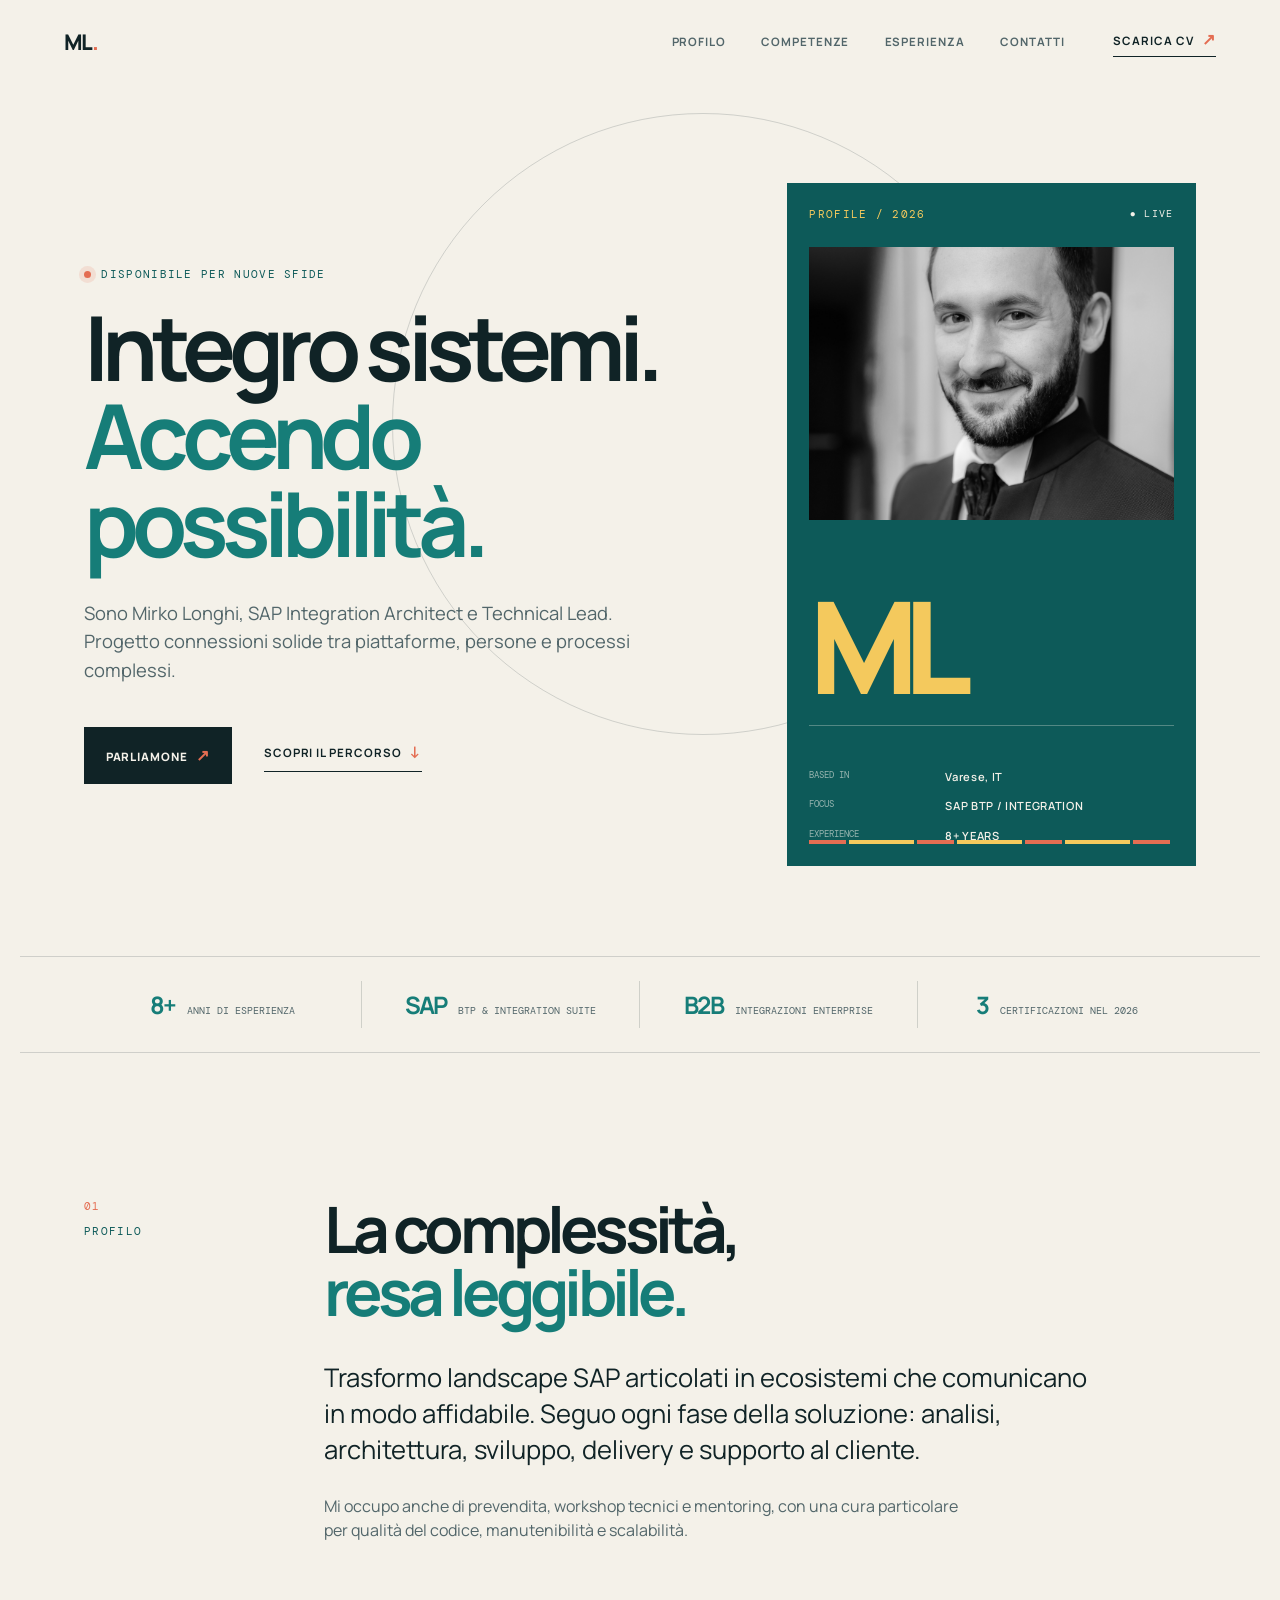
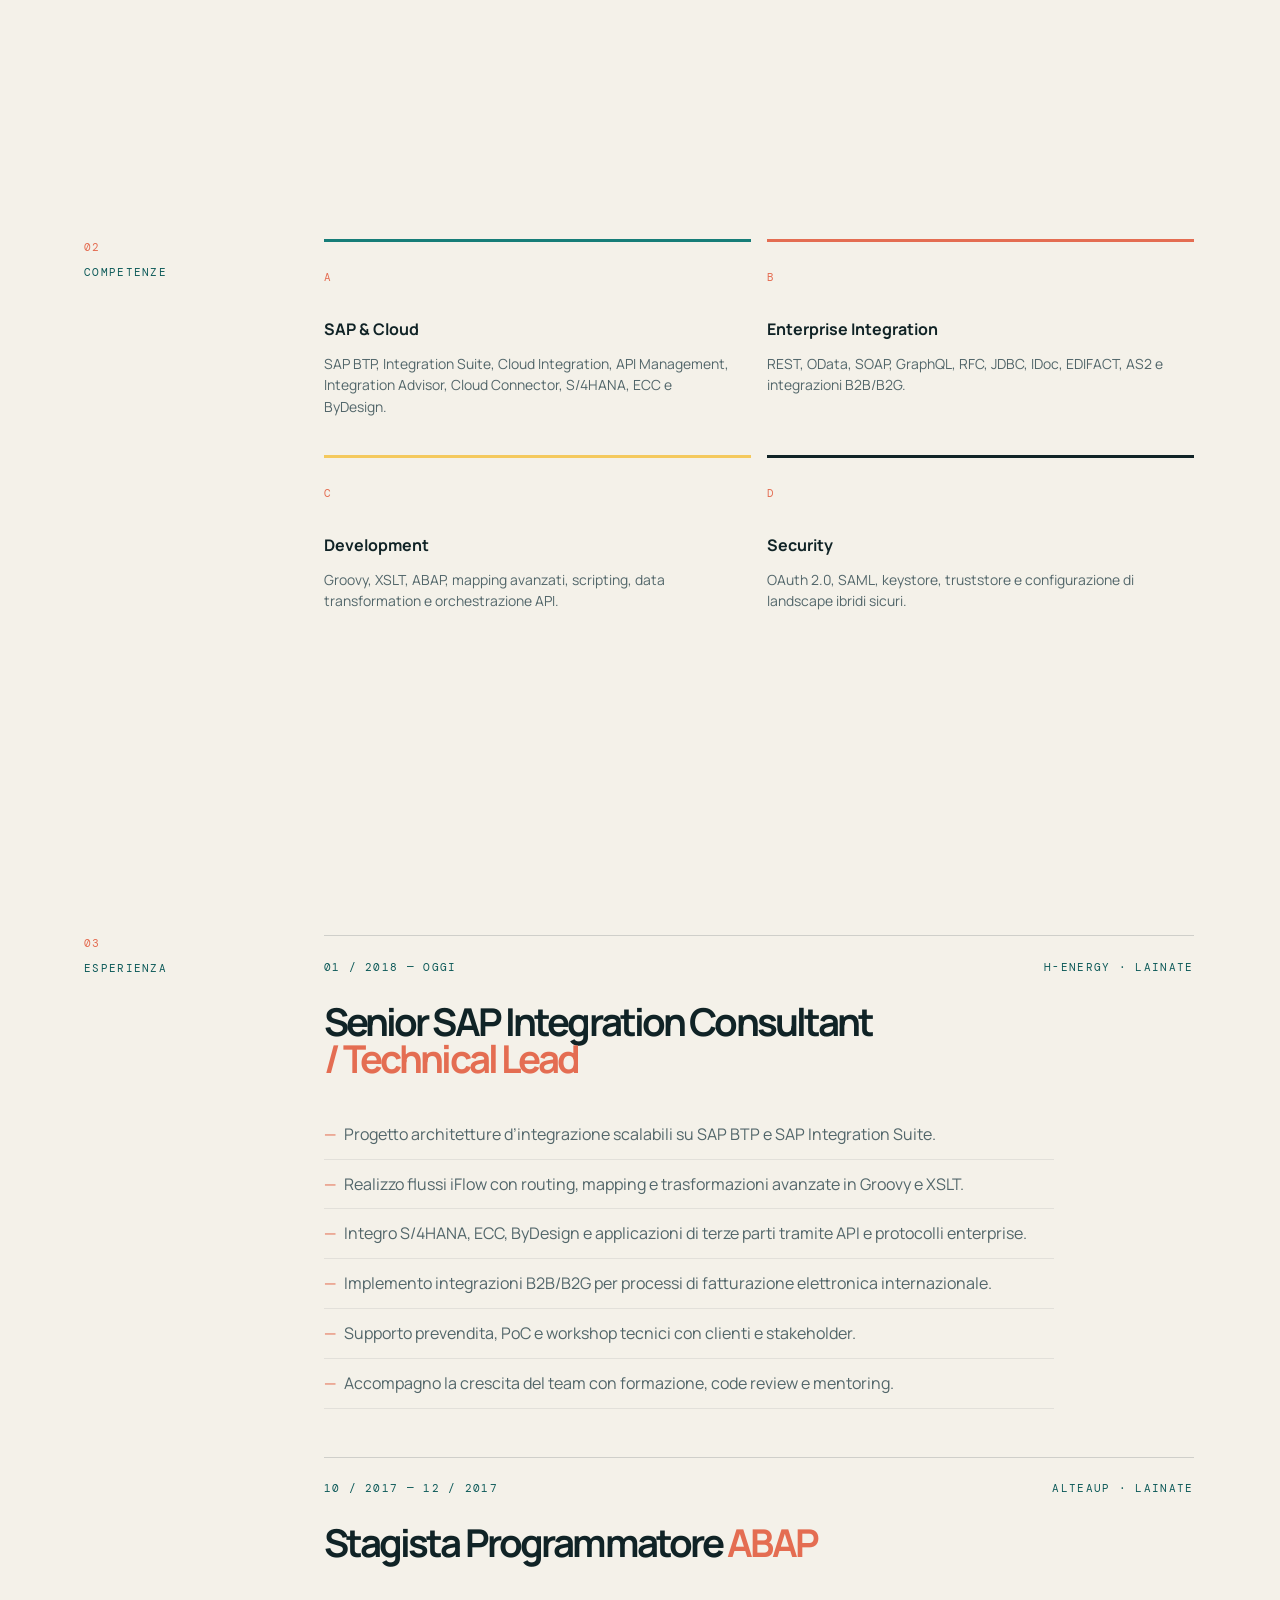
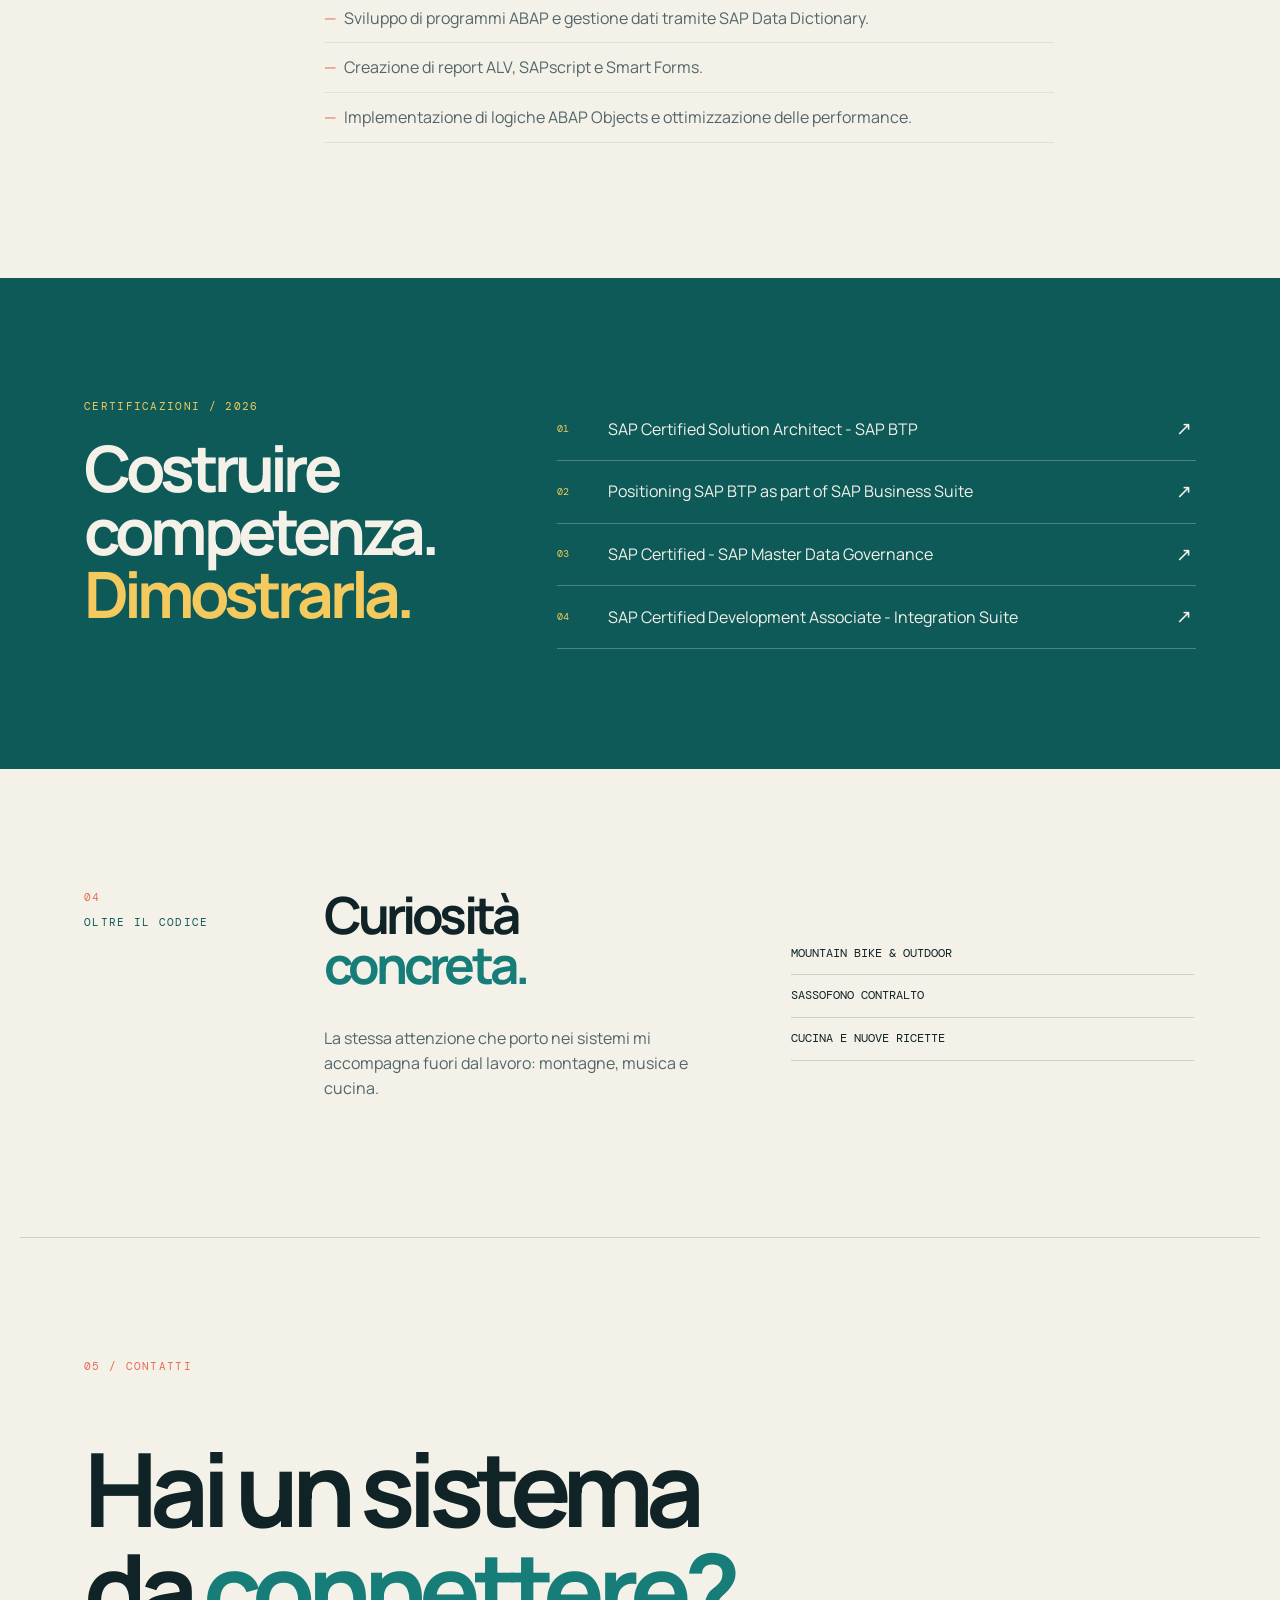
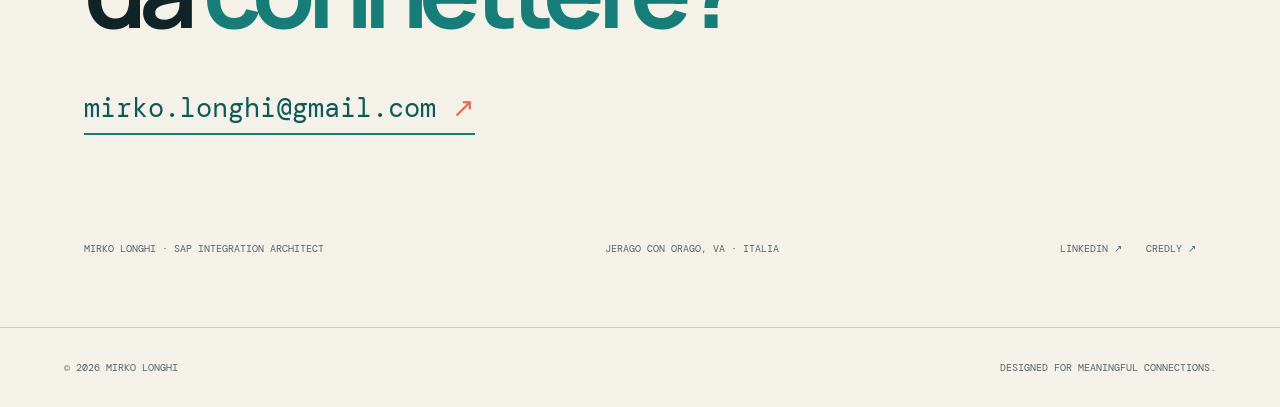
==== index.html @ 81347b2b "Add profile photo to website and CV" ====
<!doctype html>
<html lang="it">
<head>
  <meta charset="UTF-8">
  <meta name="viewport" content="width=device-width, initial-scale=1.0">
  <meta name="description" content="Portfolio professionale di Mirko Longhi, SAP Integration Architect e Technical Lead.">
  <title>Mirko Longhi | SAP Integration Architect</title>
  <link rel="preconnect" href="https://fonts.googleapis.com">
  <link rel="preconnect" href="https://fonts.gstatic.com" crossorigin>
  <link href="https://fonts.googleapis.com/css2?family=DM+Mono:wght@400;500&family=Manrope:wght@400;500;600;700;800&display=swap" rel="stylesheet">
  <link rel="stylesheet" href="styles.css">
  <script defer src="script.js"></script>
</head>
<body>
  <header class="site-header">
    <a class="brand" href="#top" aria-label="Torna all'inizio">ML<span>.</span></a>
    <nav class="main-nav" aria-label="Navigazione principale">
      <a href="#profilo">Profilo</a>
      <a href="#competenze">Competenze</a>
      <a href="#esperienza">Esperienza</a>
      <a href="#contatti">Contatti</a>
    </nav>
    <a class="nav-cta" href="assets/mirko-longhi-cv.pdf" download>Scarica CV <span aria-hidden="true">↗</span></a>
  </header>

  <main id="top">
    <section class="hero section-shell" aria-labelledby="hero-title">
      <div class="hero-copy reveal">
        <p class="eyebrow"><span class="status-dot"></span> Disponibile per nuove sfide</p>
        <h1 id="hero-title">Integro sistemi.<br><em>Accendo possibilità.</em></h1>
        <p class="hero-lead">Sono Mirko Longhi, SAP Integration Architect e Technical Lead. Progetto connessioni solide tra piattaforme, persone e processi complessi.</p>
        <div class="hero-actions">
          <a class="button button-primary" href="#contatti">Parliamone <span aria-hidden="true">↗</span></a>
          <a class="text-link" href="#esperienza">Scopri il percorso <span aria-hidden="true">↓</span></a>
        </div>
      </div>

      <div class="hero-console reveal reveal-delay" aria-label="Profilo professionale sintetico">
        <div class="console-top"><span>PROFILE / 2026</span><span class="console-live">● LIVE</span></div>
        <img class="profile-photo" src="assets/S-0083.jpg" alt="Ritratto di Mirko Longhi">
        <div class="console-monogram">ML</div>
        <div class="console-details">
          <p>BASED IN</p><strong>Varese, IT</strong>
          <p>FOCUS</p><strong>SAP BTP / INTEGRATION</strong>
          <p>EXPERIENCE</p><strong>8+ YEARS</strong>
        </div>
        <div class="console-line"><span></span><span></span><span></span><span></span><span></span><span></span><span></span></div>
      </div>
    </section>

    <section class="proof-strip section-shell reveal" aria-label="Punti di forza">
      <div><strong>8+</strong><span>anni di esperienza</span></div>
      <div><strong>SAP</strong><span>BTP & Integration Suite</span></div>
      <div><strong>B2B</strong><span>integrazioni enterprise</span></div>
      <div><strong>3</strong><span>certificazioni nel 2026</span></div>
    </section>

    <section class="content-section section-shell two-column" id="profilo">
      <div class="section-label reveal"><span>01</span><span>Profilo</span></div>
      <div class="section-content reveal">
        <h2>La complessità,<br><em>resa leggibile.</em></h2>
        <p class="large-copy">Trasformo landscape SAP articolati in ecosistemi che comunicano in modo affidabile. Seguo ogni fase della soluzione: analisi, architettura, sviluppo, delivery e supporto al cliente.</p>
        <p>Mi occupo anche di prevendita, workshop tecnici e mentoring, con una cura particolare per qualità del codice, manutenibilità e scalabilità.</p>
      </div>
    </section>

    <section class="content-section section-shell two-column" id="competenze">
      <div class="section-label reveal"><span>02</span><span>Competenze</span></div>
      <div class="section-content reveal">
        <div class="skill-grid">
          <article class="skill-card"><span class="skill-index">A</span><h3>SAP & Cloud</h3><p>SAP BTP, Integration Suite, Cloud Integration, API Management, Integration Advisor, Cloud Connector, S/4HANA, ECC e ByDesign.</p></article>
          <article class="skill-card"><span class="skill-index">B</span><h3>Enterprise Integration</h3><p>REST, OData, SOAP, GraphQL, RFC, JDBC, IDoc, EDIFACT, AS2 e integrazioni B2B/B2G.</p></article>
          <article class="skill-card"><span class="skill-index">C</span><h3>Development</h3><p>Groovy, XSLT, ABAP, mapping avanzati, scripting, data transformation e orchestrazione API.</p></article>
          <article class="skill-card"><span class="skill-index">D</span><h3>Security</h3><p>OAuth 2.0, SAML, keystore, truststore e configurazione di landscape ibridi sicuri.</p></article>
        </div>
      </div>
    </section>

    <section class="content-section section-shell two-column" id="esperienza">
      <div class="section-label reveal"><span>03</span><span>Esperienza</span></div>
      <div class="section-content reveal">
        <article class="timeline-item current">
          <div class="timeline-meta"><span>01 / 2018 — OGGI</span><span>H-ENERGY · LAINATE</span></div>
          <h2>Senior SAP Integration Consultant<br><em>/ Technical Lead</em></h2>
          <ul class="experience-list">
            <li>Progetto architetture d’integrazione scalabili su SAP BTP e SAP Integration Suite.</li>
            <li>Realizzo flussi iFlow con routing, mapping e trasformazioni avanzate in Groovy e XSLT.</li>
            <li>Integro S/4HANA, ECC, ByDesign e applicazioni di terze parti tramite API e protocolli enterprise.</li>
            <li>Implemento integrazioni B2B/B2G per processi di fatturazione elettronica internazionale.</li>
            <li>Supporto prevendita, PoC e workshop tecnici con clienti e stakeholder.</li>
            <li>Accompagno la crescita del team con formazione, code review e mentoring.</li>
          </ul>
        </article>
        <article class="timeline-item">
          <div class="timeline-meta"><span>10 / 2017 — 12 / 2017</span><span>ALTEAUP · LAINATE</span></div>
          <h2>Stagista Programmatore <em>ABAP</em></h2>
          <ul class="experience-list">
            <li>Sviluppo di programmi ABAP e gestione dati tramite SAP Data Dictionary.</li>
            <li>Creazione di report ALV, SAPscript e Smart Forms.</li>
            <li>Implementazione di logiche ABAP Objects e ottimizzazione delle performance.</li>
          </ul>
        </article>
      </div>
    </section>

    <section class="highlight-section">
      <div class="section-shell highlight-inner reveal">
        <div><p class="eyebrow">CERTIFICAZIONI / 2026</p><h2>Costruire competenza.<br><em>Dimostrarla.</em></h2></div>
        <div class="cert-list">
          <a href="https://www.credly.com/users/mirko-longhi" target="_blank" rel="noreferrer"><span>01</span> SAP Certified Solution Architect - SAP BTP <b>↗</b></a>
          <a href="https://www.credly.com/users/mirko-longhi" target="_blank" rel="noreferrer"><span>02</span> Positioning SAP BTP as part of SAP Business Suite <b>↗</b></a>
          <a href="https://www.credly.com/users/mirko-longhi" target="_blank" rel="noreferrer"><span>03</span> SAP Certified - SAP Master Data Governance <b>↗</b></a>
          <a href="https://www.credly.com/users/mirko-longhi" target="_blank" rel="noreferrer"><span>04</span> SAP Certified Development Associate - Integration Suite <b>↗</b></a>
        </div>
      </div>
    </section>

    <section class="content-section section-shell two-column compact-section">
      <div class="section-label reveal"><span>04</span><span>Oltre il codice</span></div>
      <div class="section-content reveal split-details">
        <div><h2>Curiosità<br><em>concreta.</em></h2><p>La stessa attenzione che porto nei sistemi mi accompagna fuori dal lavoro: montagne, musica e cucina.</p></div>
        <div class="interest-list"><span>Mountain bike & outdoor</span><span>Sassofono contralto</span><span>Cucina e nuove ricette</span></div>
      </div>
    </section>

    <section class="contact-section section-shell" id="contatti">
      <div class="contact-kicker reveal">05 / CONTATTI</div>
      <div class="contact-content reveal"><h2>Hai un sistema<br>da <em>connettere?</em></h2><a class="email-link" href="mailto:mirko.longhi@gmail.com">mirko.longhi@gmail.com <span aria-hidden="true">↗</span></a></div>
      <div class="contact-footer reveal"><span>Mirko Longhi · SAP Integration Architect</span><span>Jerago con Orago, VA · Italia</span><div class="social-links"><a href="https://www.linkedin.com/in/mlonghi/" target="_blank" rel="noreferrer">LinkedIn ↗</a><a href="https://www.credly.com/users/mirko-longhi" target="_blank" rel="noreferrer">Credly ↗</a></div></div>
    </section>
  </main>

  <footer class="site-footer section-shell"><span>© <span id="year">2026</span> Mirko Longhi</span><span>Designed for meaningful connections.</span></footer>
</body>
</html>
---- styles.css ----
:root {
  --ink: #102326;
  --muted: #52666a;
  --paper: #f4f1e9;
  --paper-deep: #e8e4d9;
  --teal: #167d78;
  --teal-dark: #0d5a59;
  --coral: #e46d52;
  --yellow: #f4c95d;
  --line: rgba(16, 35, 38, .16);
  --display: "Manrope", sans-serif;
  --mono: "DM Mono", monospace;
}

* { box-sizing: border-box; }
html { scroll-behavior: smooth; }
body { margin: 0; background: var(--paper); color: var(--ink); font-family: var(--display); line-height: 1.55; }
a { color: inherit; text-decoration: none; }
.site-header { align-items: center; display: flex; justify-content: space-between; margin: auto; max-width: 1360px; padding: 25px 5vw; }
.brand { font-size: 1.35rem; font-weight: 800; letter-spacing: -.08em; }
.brand span { color: var(--coral); }
.main-nav { display: flex; gap: 2.2rem; margin-left: auto; margin-right: 3rem; }
.main-nav a, .nav-cta, .text-link { font-size: .72rem; font-weight: 700; letter-spacing: .08em; text-transform: uppercase; }
.main-nav a { color: var(--muted); transition: color .2s ease; }
.main-nav a:hover { color: var(--teal); }
.nav-cta { border-bottom: 1px solid var(--ink); padding-bottom: 4px; }
.nav-cta span, .button span { color: var(--coral); font-size: 1rem; margin-left: .35rem; }
.section-shell { margin: auto; max-width: 1240px; padding-left: 5vw; padding-right: 5vw; }
.hero { align-items: center; display: grid; gap: 7vw; grid-template-columns: minmax(0, 1.2fr) minmax(300px, .8fr); min-height: 650px; padding-bottom: 90px; padding-top: 100px; position: relative; }
.hero::before { border: 1px solid var(--line); border-radius: 50%; content: ""; height: 620px; left: 30%; pointer-events: none; position: absolute; top: 30px; width: 620px; z-index: -1; }
.eyebrow, .console-top, .section-label, .timeline-meta, .contact-kicker { color: var(--teal-dark); font-family: var(--mono); font-size: .68rem; letter-spacing: .12em; text-transform: uppercase; }
.eyebrow { align-items: center; display: flex; gap: .65rem; }
.status-dot { background: var(--coral); border-radius: 50%; box-shadow: 0 0 0 5px rgba(228, 109, 82, .14); height: 7px; width: 7px; }
h1, h2, h3, p { margin-top: 0; }
h1, h2 { letter-spacing: -.075em; line-height: .98; }
h1 { font-size: clamp(3.4rem, 7vw, 7.4rem); font-weight: 700; margin: 1.3rem 0 2rem; max-width: 820px; }
h1 em, h2 em { color: var(--teal); font-style: normal; }
.hero-lead { color: var(--muted); font-size: 1.15rem; max-width: 580px; }
.hero-actions { align-items: center; display: flex; gap: 2rem; margin-top: 2.7rem; }
.button { display: inline-block; font-size: .72rem; font-weight: 800; letter-spacing: .08em; padding: 1rem 1.35rem; text-transform: uppercase; }
.button-primary { background: var(--ink); color: var(--paper); transition: background .2s ease, transform .2s ease; }
.button-primary:hover { background: var(--teal); transform: translateY(-2px); }
.text-link { border-bottom: 1px solid var(--ink); padding-bottom: .45rem; }
.text-link span { color: var(--coral); font-size: 1rem; margin-left: .3rem; }
.hero-console { background: var(--teal-dark); color: var(--paper); min-height: 390px; padding: 1.4rem; position: relative; transform: rotate(2deg); }
.console-top { color: var(--yellow); display: flex; justify-content: space-between; }
.console-live { color: var(--paper); font-size: .62rem; }
.profile-photo { aspect-ratio: 4 / 3; display: block; filter: grayscale(100%); margin-top: 1.5rem; object-fit: cover; object-position: center 28%; width: 100%; }
.console-monogram { border-bottom: 1px solid rgba(244, 241, 233, .3); color: var(--yellow); font-size: clamp(5rem, 10vw, 8rem); font-weight: 800; letter-spacing: -.13em; line-height: 1; margin: 3.8rem 0 2rem; padding-bottom: 1rem; }
.console-details { display: grid; gap: .1rem; grid-template-columns: 1fr 1.7fr; }
.console-details p { color: rgba(244, 241, 233, .6); font-family: var(--mono); font-size: .58rem; margin: .65rem 0 0; }
.console-details strong { font-size: .7rem; font-weight: 600; letter-spacing: .06em; margin-top: .65rem; }
.console-line { bottom: 1.4rem; display: flex; gap: 3px; left: 1.4rem; position: absolute; right: 1.4rem; }
.console-line span { background: var(--coral); height: 4px; width: 10%; }
.console-line span:nth-child(2n) { background: var(--yellow); width: 18%; }
.proof-strip { border-bottom: 1px solid var(--line); border-top: 1px solid var(--line); display: grid; grid-template-columns: repeat(4, 1fr); padding-bottom: 1.5rem; padding-top: 1.5rem; }
.proof-strip div { align-items: baseline; border-right: 1px solid var(--line); display: flex; gap: .75rem; justify-content: center; padding: .3rem 1rem; }
.proof-strip div:last-child { border-right: 0; }
.proof-strip strong { color: var(--teal); font-size: 1.5rem; letter-spacing: -.08em; }
.proof-strip span { color: var(--muted); font-family: var(--mono); font-size: .61rem; text-transform: uppercase; }
.content-section { display: grid; gap: 7vw; grid-template-columns: 150px minmax(0, 1fr); padding-bottom: 135px; padding-top: 145px; }
.section-label { display: flex; flex-direction: column; gap: .5rem; }
.section-label span:first-child { color: var(--coral); }
.section-content { max-width: 870px; }
h2 { font-size: clamp(2.5rem, 5vw, 5rem); font-weight: 700; margin-bottom: 2.3rem; }
.large-copy { color: var(--ink); font-size: clamp(1.25rem, 2vw, 1.7rem); line-height: 1.4; max-width: 780px; }
.section-content > p:not(.large-copy) { color: var(--muted); max-width: 650px; }
.skill-grid { display: grid; gap: 1rem; grid-template-columns: repeat(2, 1fr); }
.skill-card { border-top: 3px solid var(--teal); min-height: 200px; padding: 1.3rem 1.2rem 1rem 0; }
.skill-card:nth-child(2) { border-color: var(--coral); }
.skill-card:nth-child(3) { border-color: var(--yellow); }
.skill-card:nth-child(4) { border-color: var(--ink); }
.skill-index { color: var(--coral); font-family: var(--mono); font-size: .68rem; }
.skill-card h3 { font-size: 1rem; margin: 1.8rem 0 .7rem; }
.skill-card p { color: var(--muted); font-size: .87rem; margin: 0; }
.timeline-item { border-top: 1px solid var(--line); padding: 1.4rem 0 3rem; }
.timeline-item:last-child { padding-bottom: 0; }
.timeline-meta { display: flex; justify-content: space-between; }
.timeline-item h2 { font-size: clamp(1.8rem, 3vw, 3.2rem); margin: 1.7rem 0 2rem; }
.timeline-item h2 em { color: var(--coral); }
.experience-list { color: var(--muted); list-style: none; margin: 0; max-width: 730px; padding: 0; }
.experience-list li { border-bottom: 1px solid rgba(16, 35, 38, .08); padding: .75rem 0 .75rem 1.3rem; position: relative; }
.experience-list li::before { color: var(--coral); content: "—"; left: 0; position: absolute; }
.highlight-section { background: var(--teal-dark); color: var(--paper); padding: 120px 0; }
.highlight-inner { display: grid; gap: 7vw; grid-template-columns: .75fr 1.25fr; }
.highlight-section .eyebrow { color: var(--yellow); }
.highlight-section h2 { font-size: clamp(2.5rem, 5vw, 5rem); margin: 1.4rem 0 0; }
.highlight-section h2 em { color: var(--yellow); }
.cert-list { align-self: end; }
.cert-list a { align-items: center; border-bottom: 1px solid rgba(244, 241, 233, .28); display: grid; gap: 1rem; grid-template-columns: 35px 1fr 20px; padding: 1rem 0; transition: color .2s ease, padding .2s ease; }
.cert-list a:hover { color: var(--yellow); padding-left: .4rem; }
.cert-list span { color: var(--yellow); font-family: var(--mono); font-size: .65rem; }
.cert-list b { font-size: 1.2rem; font-weight: 400; }
.compact-section { padding-bottom: 120px; padding-top: 120px; }
.split-details { display: grid; gap: 4rem; grid-template-columns: 1fr 1fr; }
.split-details h2 { font-size: clamp(2.5rem, 4vw, 4rem); }
.split-details p { color: var(--muted); }
.interest-list { align-self: center; display: flex; flex-direction: column; gap: .75rem; }
.interest-list span { border-bottom: 1px solid var(--line); font-family: var(--mono); font-size: .72rem; padding-bottom: .75rem; text-transform: uppercase; }
.contact-section { border-top: 1px solid var(--line); padding-bottom: 70px; padding-top: 120px; }
.contact-kicker { color: var(--coral); }
.contact-content { padding: 4rem 0 7rem; }
.contact-content h2 { font-size: clamp(3.4rem, 8vw, 8rem); margin-bottom: 3rem; }
.email-link { border-bottom: 2px solid var(--teal); color: var(--teal-dark); font-family: var(--mono); font-size: clamp(1rem, 2.2vw, 1.7rem); padding-bottom: .5rem; }
.email-link span { color: var(--coral); }
.contact-footer, .site-footer { color: var(--muted); display: flex; font-family: var(--mono); font-size: .62rem; justify-content: space-between; text-transform: uppercase; }
.social-links { display: flex; gap: 1.5rem; }
.social-links a:hover { color: var(--teal); }
.site-footer { border-top: 1px solid var(--line); max-width: none; padding-bottom: 2rem; padding-top: 2rem; }
.reveal { opacity: 0; transform: translateY(18px); transition: opacity .75s ease, transform .75s ease; }
.reveal.is-visible { opacity: 1; transform: translateY(0); }
.reveal-delay { transition-delay: .16s; }
@media (max-width: 800px) {
  .site-header { padding-top: 20px; }
  .main-nav { display: none; }
  .hero { gap: 4rem; grid-template-columns: 1fr; min-height: auto; padding-bottom: 80px; padding-top: 70px; }
  .hero::before { height: 360px; left: -100px; top: 0; width: 360px; }
  .hero-console { margin: 0 1rem; max-width: 430px; width: calc(100% - 1rem); }
  .proof-strip { grid-template-columns: repeat(2, 1fr); }
  .proof-strip div:nth-child(2) { border-right: 0; }
  .content-section { display: block; padding-bottom: 90px; padding-top: 90px; }
  .section-label { flex-direction: row; margin-bottom: 2.2rem; }
  .skill-grid, .highlight-inner, .split-details { grid-template-columns: 1fr; }
  .highlight-section { padding: 85px 0; }
  .contact-footer { align-items: flex-start; flex-direction: column; gap: 1rem; }
}
@media (max-width: 480px) {
  .section-shell { padding-left: 1.25rem; padding-right: 1.25rem; }
  .site-header { padding-left: 1.25rem; padding-right: 1.25rem; }
  .nav-cta { font-size: .6rem; }
  h1 { font-size: 3.35rem; }
  .hero-actions { align-items: flex-start; flex-direction: column; gap: 1.5rem; }
  .proof-strip div { align-items: flex-start; flex-direction: column; gap: .1rem; justify-content: flex-start; padding: .4rem .6rem; }
  .timeline-meta { flex-direction: column; gap: .3rem; }
  .contact-content { padding-bottom: 5rem; }
  .social-links { flex-wrap: wrap; }
}
@media (prefers-reduced-motion: reduce) {
  html { scroll-behavior: auto; }
  .reveal { opacity: 1; transform: none; transition: none; }
}

@media print {
  @page { margin: 12mm; size: A4; }
  body { background: #fff; color: #102326; font-size: 10pt; }
  .site-header { padding: 0 0 12mm; }
  .main-nav, .nav-cta, .hero-actions { display: none; }
  .section-shell { max-width: none; padding-left: 0; padding-right: 0; }
  .hero { display: grid; gap: 12mm; grid-template-columns: 1.25fr .75fr; min-height: 0; padding: 8mm 0 12mm; }
  .hero::before { display: none; }
  h1 { font-size: 37pt; margin: 5mm 0; }
  h2 { font-size: 25pt; margin-bottom: 8mm; }
  .hero-lead { font-size: 11pt; }
  .hero-console { min-height: 0; padding: 6mm; transform: none; }
  .profile-photo { margin-top: 4mm; }
  .console-monogram { font-size: 54pt; margin: 15mm 0 8mm; }
  .proof-strip { padding: 4mm 0; }
  .content-section { break-inside: avoid; display: grid; gap: 12mm; grid-template-columns: 28mm 1fr; padding: 12mm 0; }
  .section-label { font-size: 7pt; }
  .large-copy { font-size: 13pt; }
  .skill-grid { gap: 4mm; }
  .skill-card { min-height: 0; padding: 4mm 3mm 2mm 0; }
  .skill-card h3 { margin: 4mm 0 2mm; }
  .timeline-item { break-inside: avoid; padding: 4mm 0 8mm; }
  .timeline-item h2 { font-size: 18pt; margin: 5mm 0; }
  .experience-list li { padding: 2mm 0 2mm 5mm; }
  .highlight-section { break-inside: avoid; padding: 12mm 0; }
  .highlight-inner { gap: 12mm; }
  .highlight-section h2 { font-size: 25pt; }
  .cert-list a { padding: 3mm 0; }
  .compact-section { padding: 12mm 0; }
  .contact-section { break-inside: avoid; padding: 12mm 0 6mm; }
  .contact-content { padding: 8mm 0 12mm; }
  .contact-content h2 { font-size: 32pt; margin-bottom: 8mm; }
  .site-footer { padding-top: 5mm; }
  .reveal { opacity: 1; transform: none; transition: none; }
  a { color: inherit; }
}
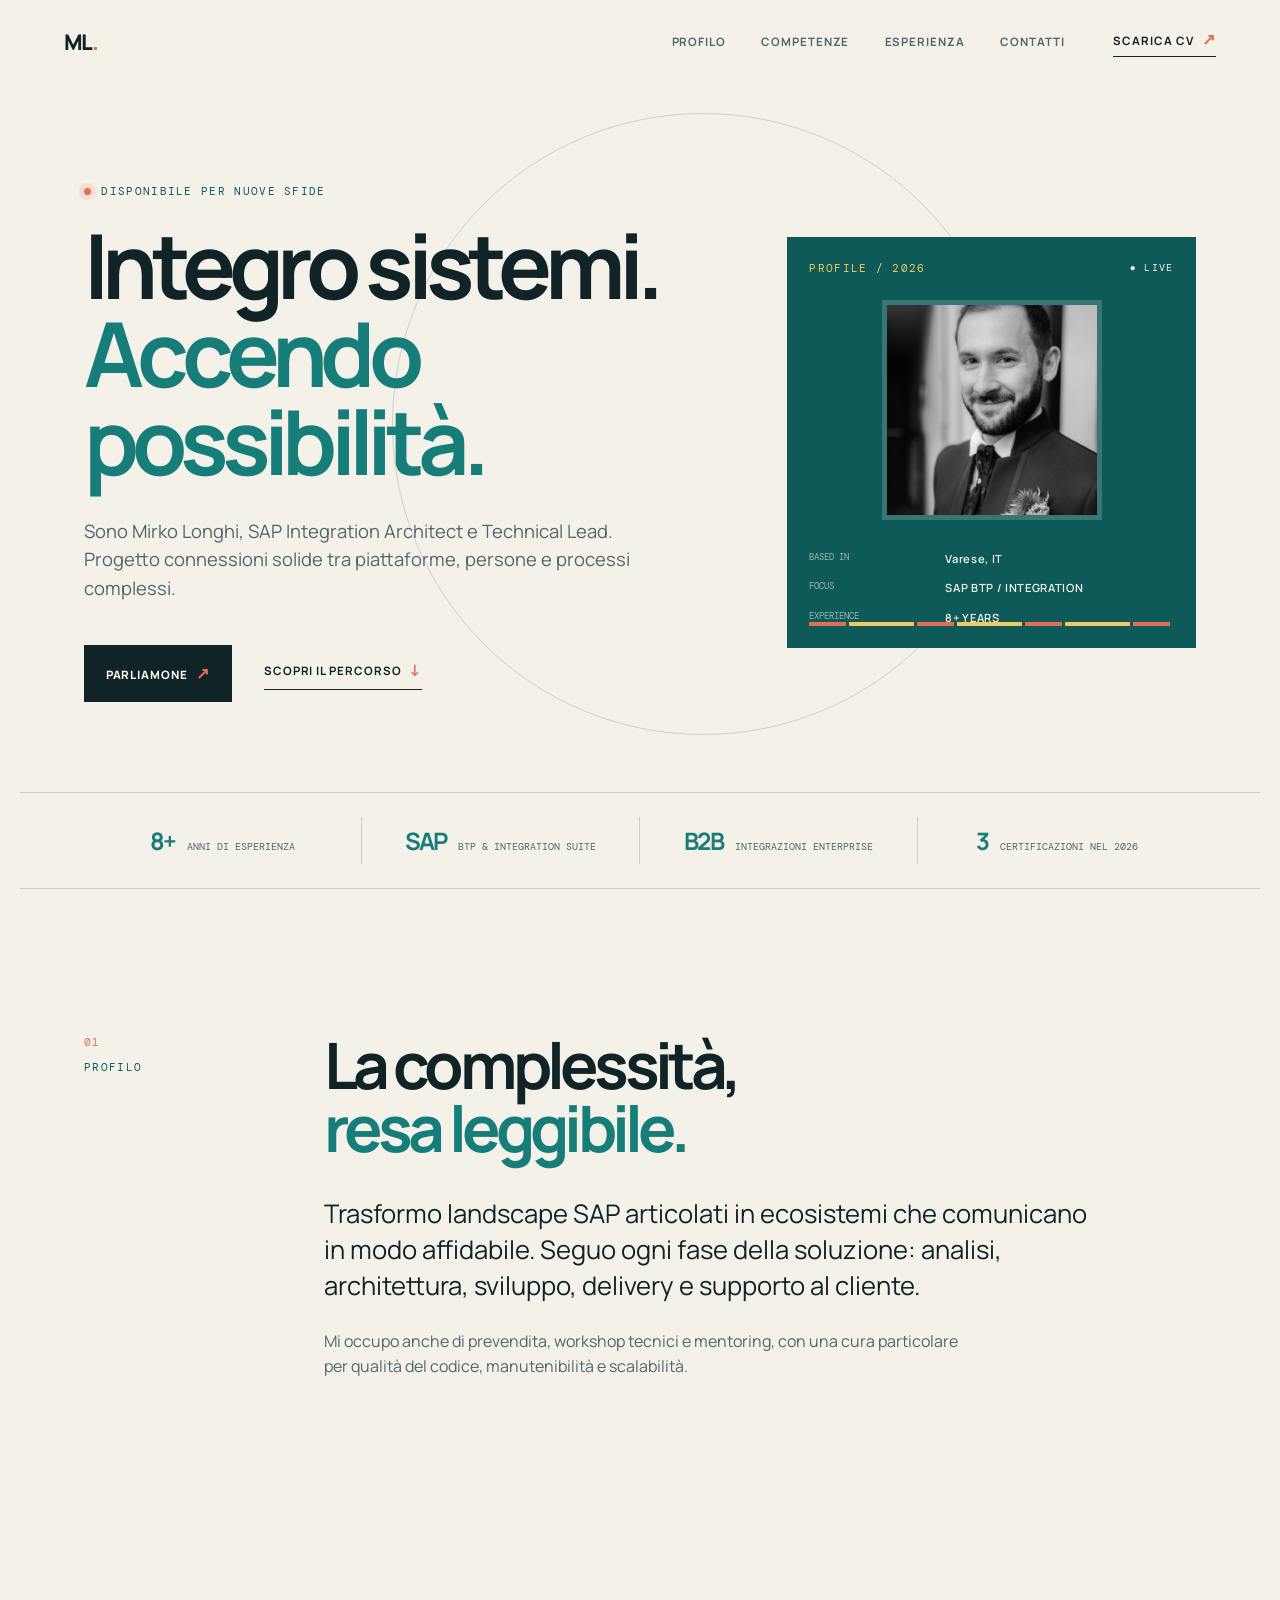
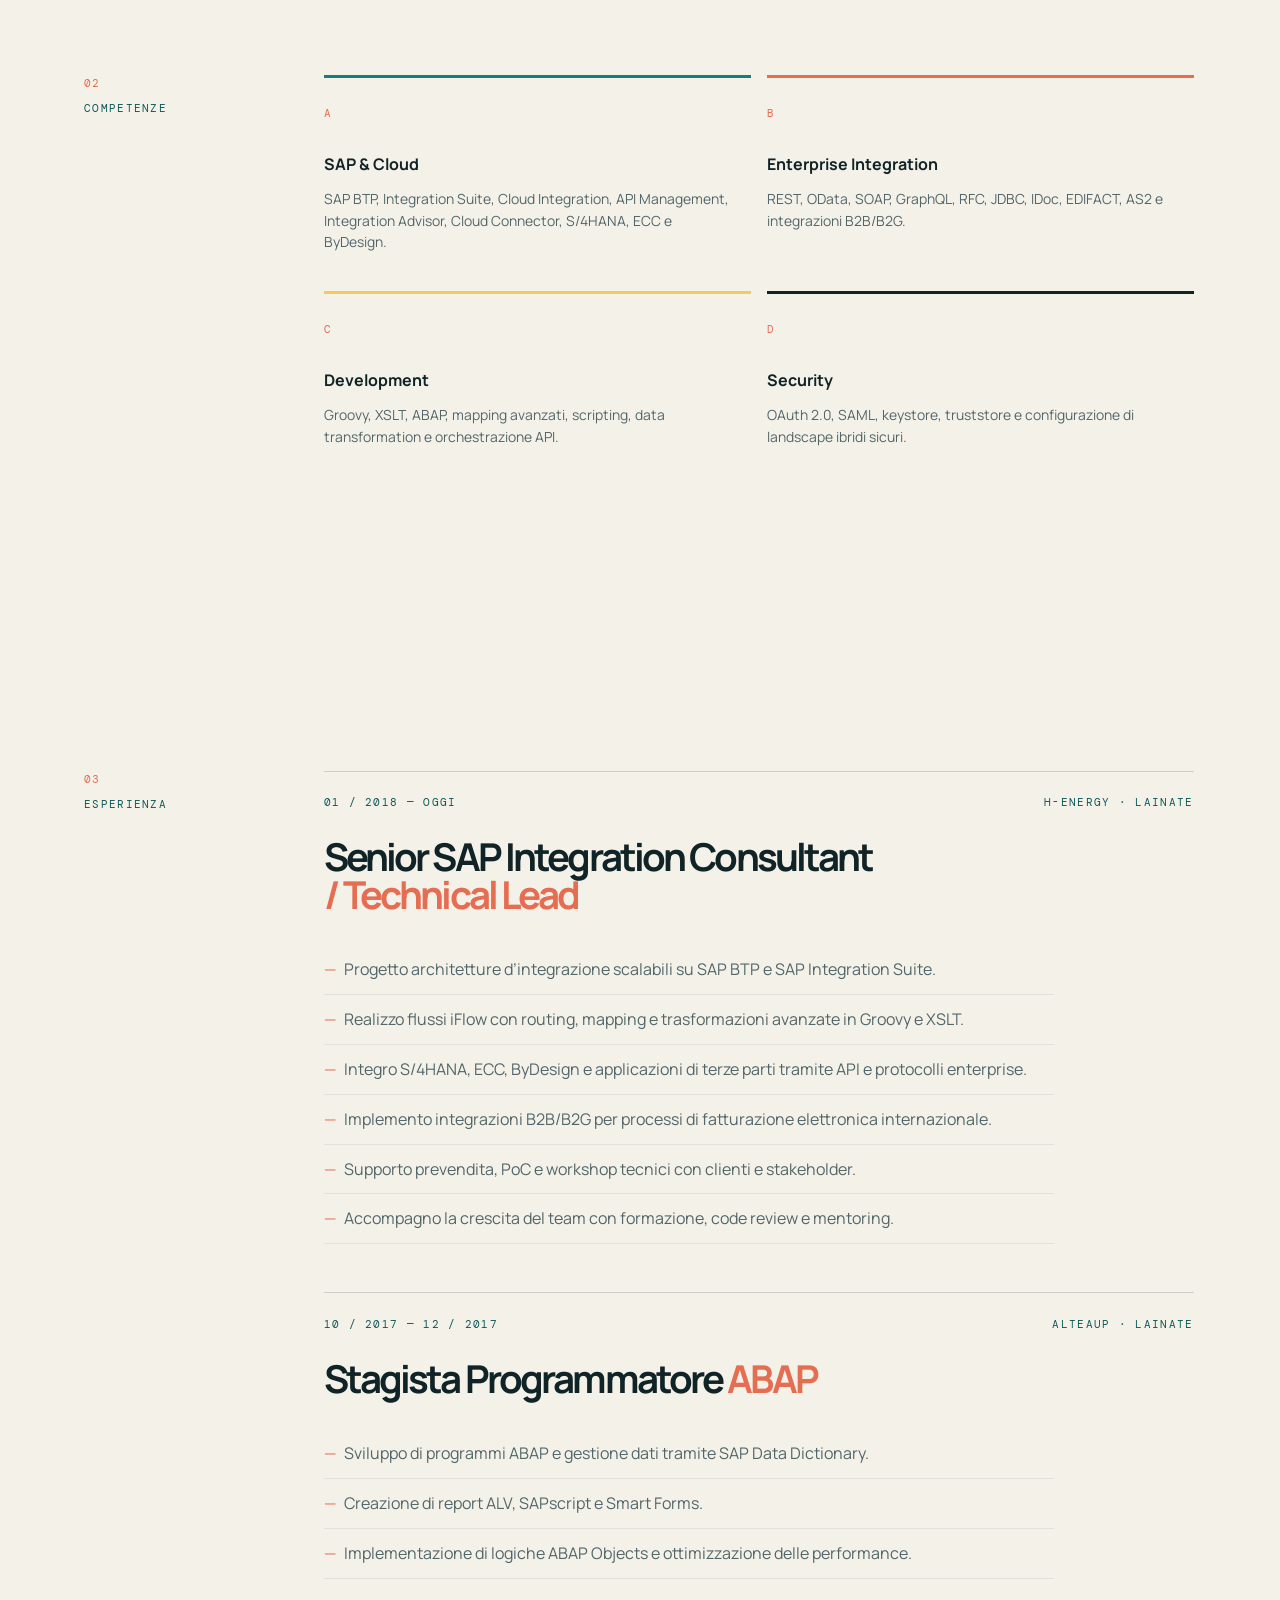
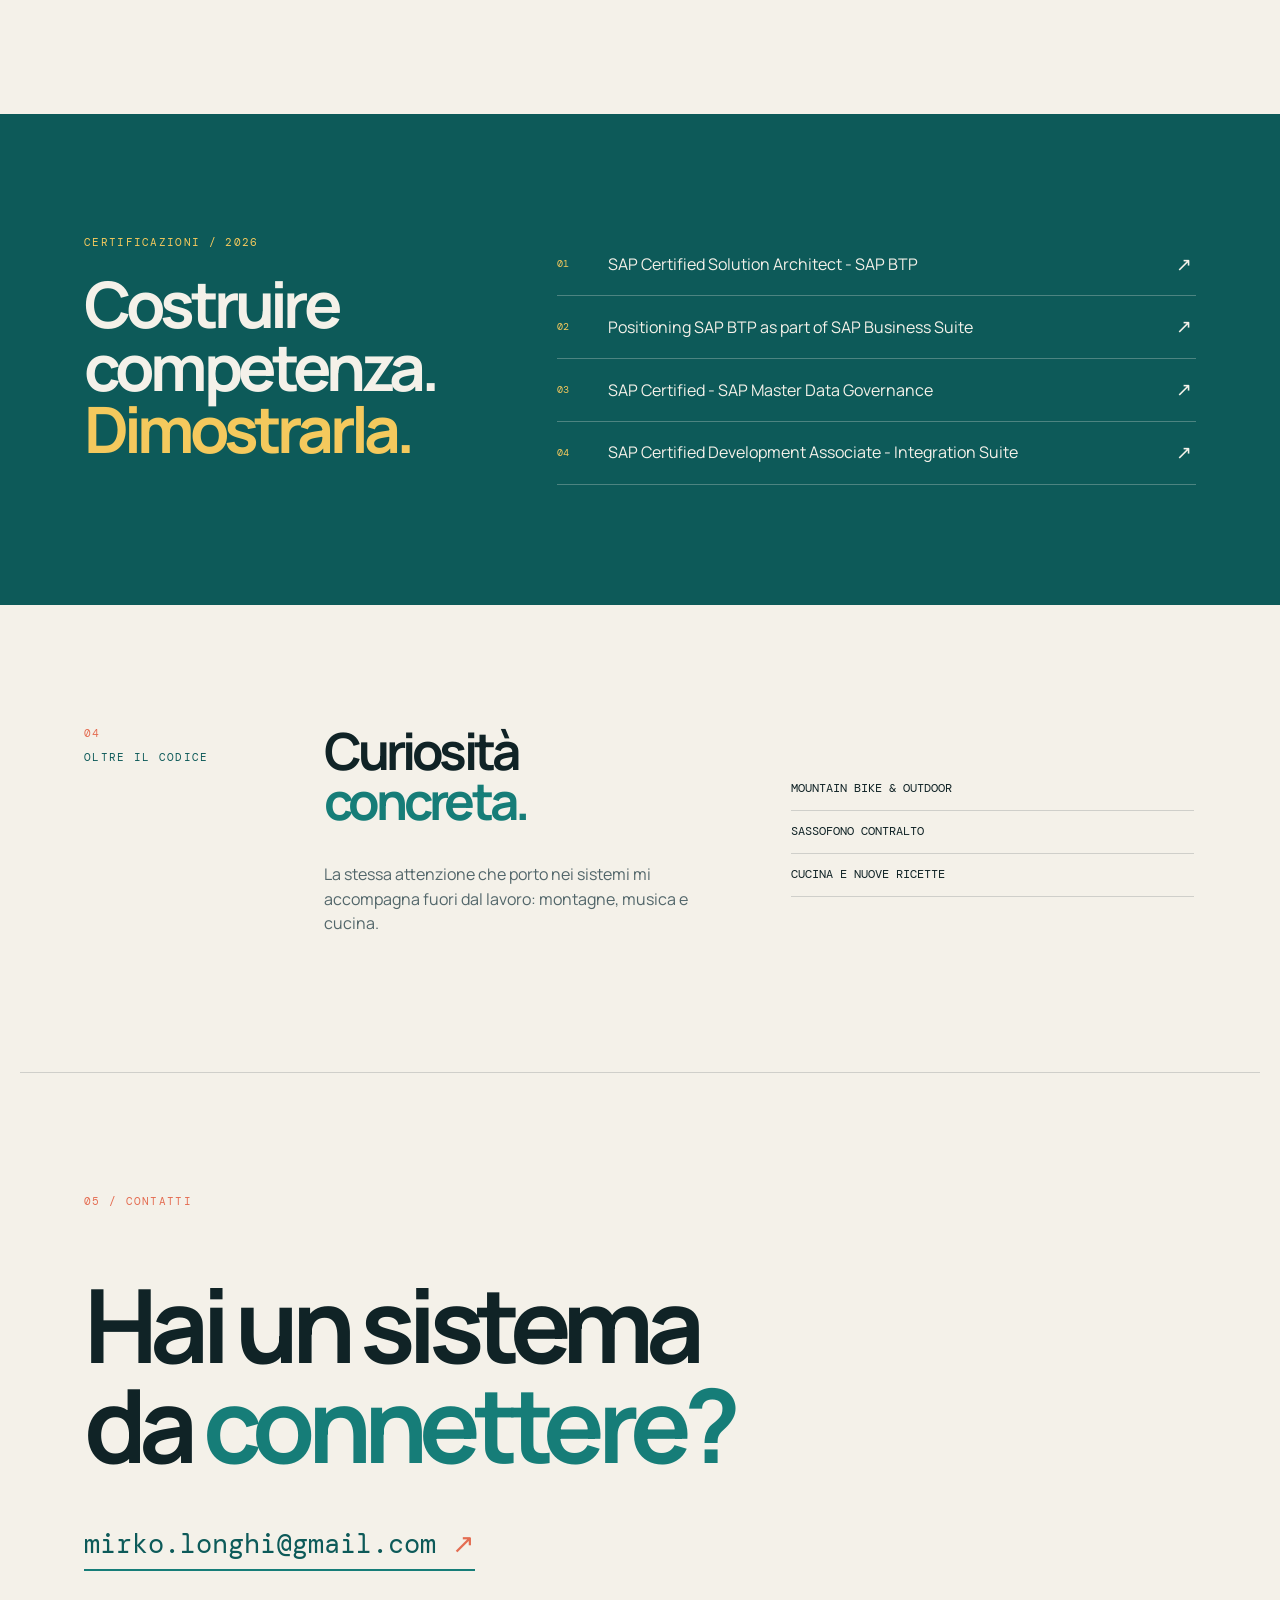
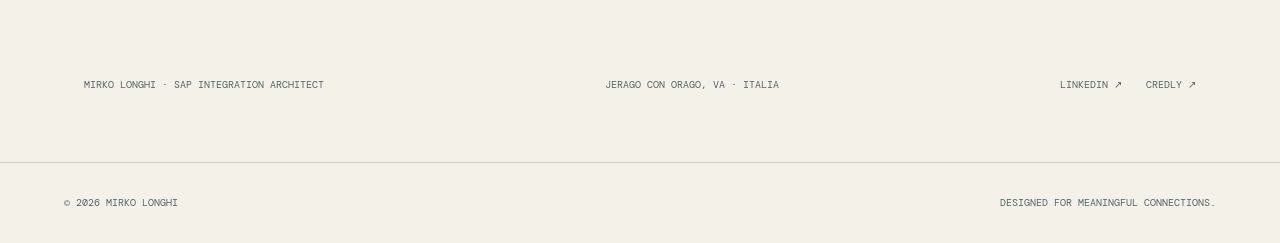
==== commit 7667f743: "Reduce profile photo prominence" ====
--- a/index.html
+++ b/index.html
@@ -38,7 +38,6 @@
       <div class="hero-console reveal reveal-delay" aria-label="Profilo professionale sintetico">
         <div class="console-top"><span>PROFILE / 2026</span><span class="console-live">● LIVE</span></div>
         <img class="profile-photo" src="assets/S-0083.jpg" alt="Ritratto di Mirko Longhi">
-        <div class="console-monogram">ML</div>
         <div class="console-details">
           <p>BASED IN</p><strong>Varese, IT</strong>
           <p>FOCUS</p><strong>SAP BTP / INTEGRATION</strong>
--- a/styles.css
+++ b/styles.css
@@ -42,10 +42,10 @@
 .button-primary:hover { background: var(--teal); transform: translateY(-2px); }
 .text-link { border-bottom: 1px solid var(--ink); padding-bottom: .45rem; }
 .text-link span { color: var(--coral); font-size: 1rem; margin-left: .3rem; }
-.hero-console { background: var(--teal-dark); color: var(--paper); min-height: 390px; padding: 1.4rem; position: relative; transform: rotate(2deg); }
+.hero-console { background: var(--teal-dark); color: var(--paper); min-height: 350px; padding: 1.4rem; position: relative; transform: rotate(2deg); }
 .console-top { color: var(--yellow); display: flex; justify-content: space-between; }
 .console-live { color: var(--paper); font-size: .62rem; }
-.profile-photo { aspect-ratio: 4 / 3; display: block; filter: grayscale(100%); margin-top: 1.5rem; object-fit: cover; object-position: center 28%; width: 100%; }
+.profile-photo { aspect-ratio: 1; border: 5px solid rgba(244, 241, 233, .18); display: block; filter: grayscale(100%); height: auto; margin: 1.5rem auto 1.2rem; max-width: 220px; object-fit: cover; object-position: center 28%; width: 72%; }
 .console-monogram { border-bottom: 1px solid rgba(244, 241, 233, .3); color: var(--yellow); font-size: clamp(5rem, 10vw, 8rem); font-weight: 800; letter-spacing: -.13em; line-height: 1; margin: 3.8rem 0 2rem; padding-bottom: 1rem; }
 .console-details { display: grid; gap: .1rem; grid-template-columns: 1fr 1.7fr; }
 .console-details p { color: rgba(244, 241, 233, .6); font-family: var(--mono); font-size: .58rem; margin: .65rem 0 0; }
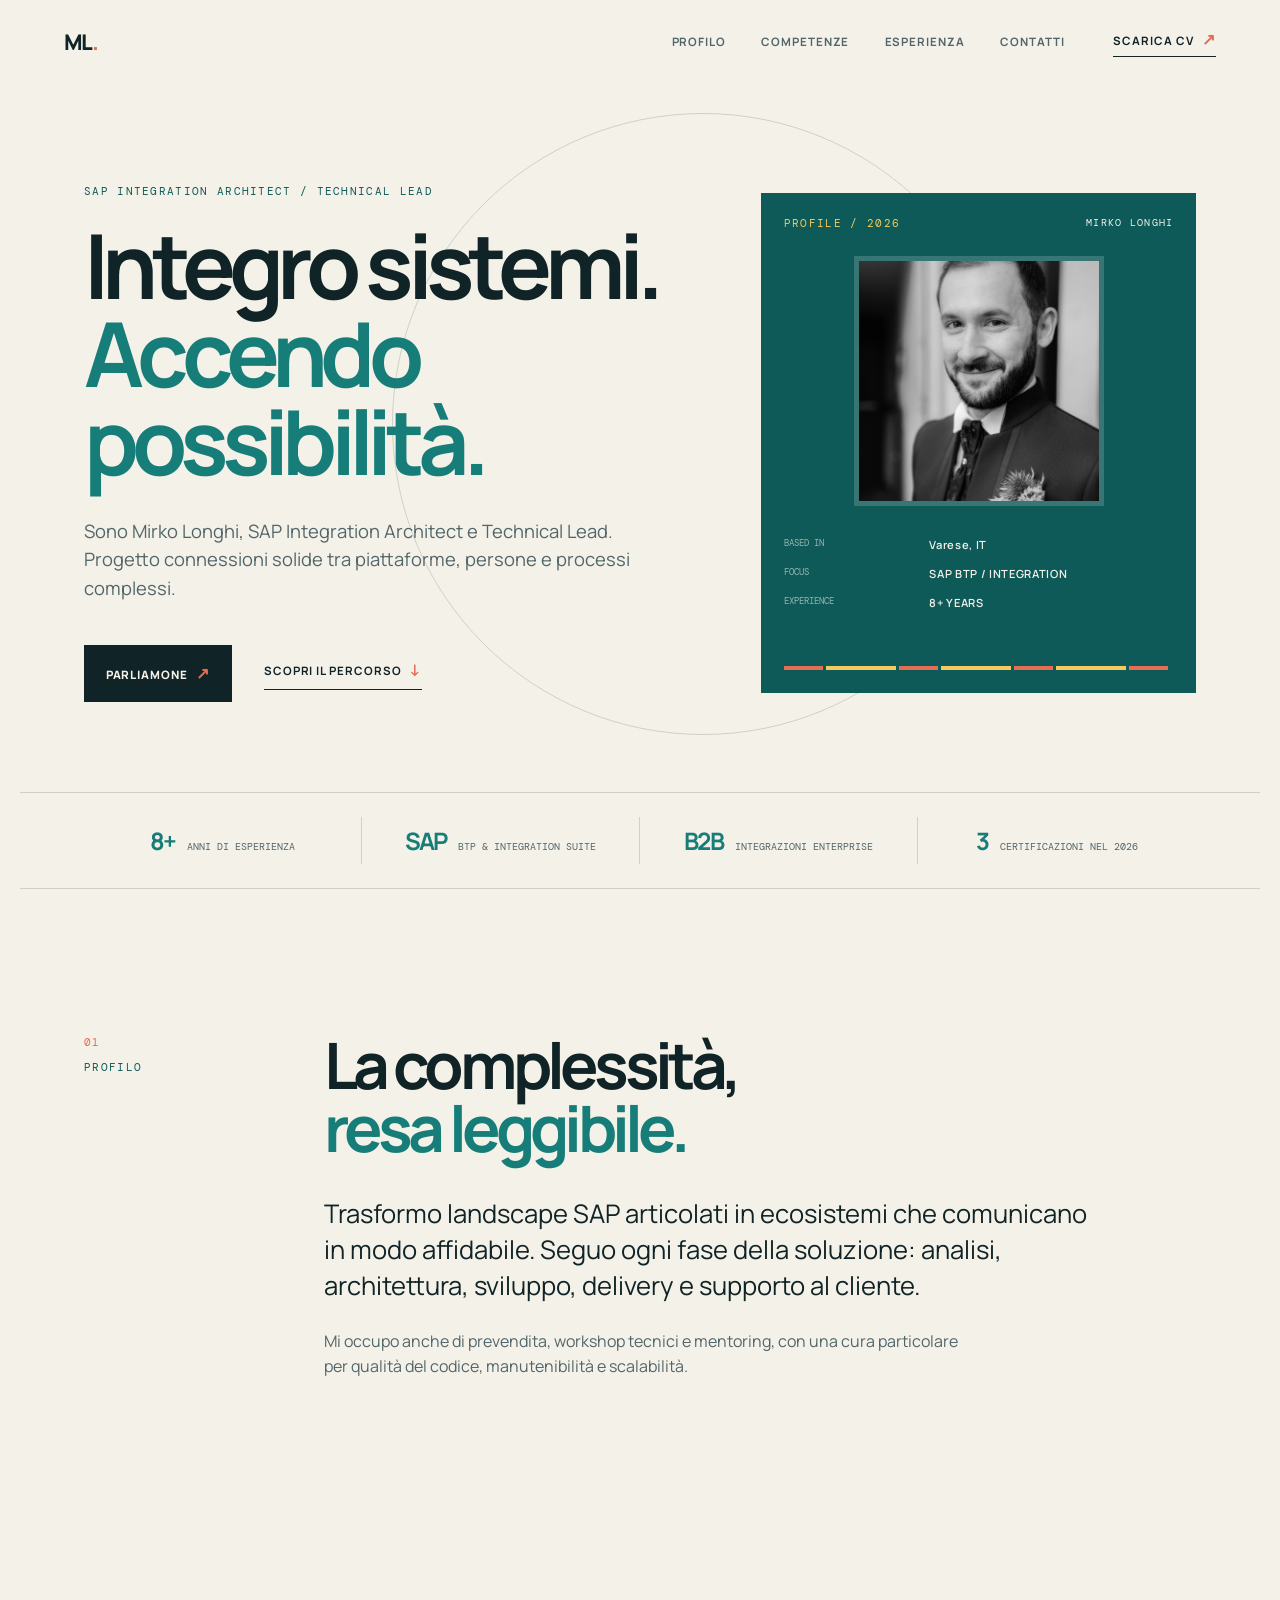
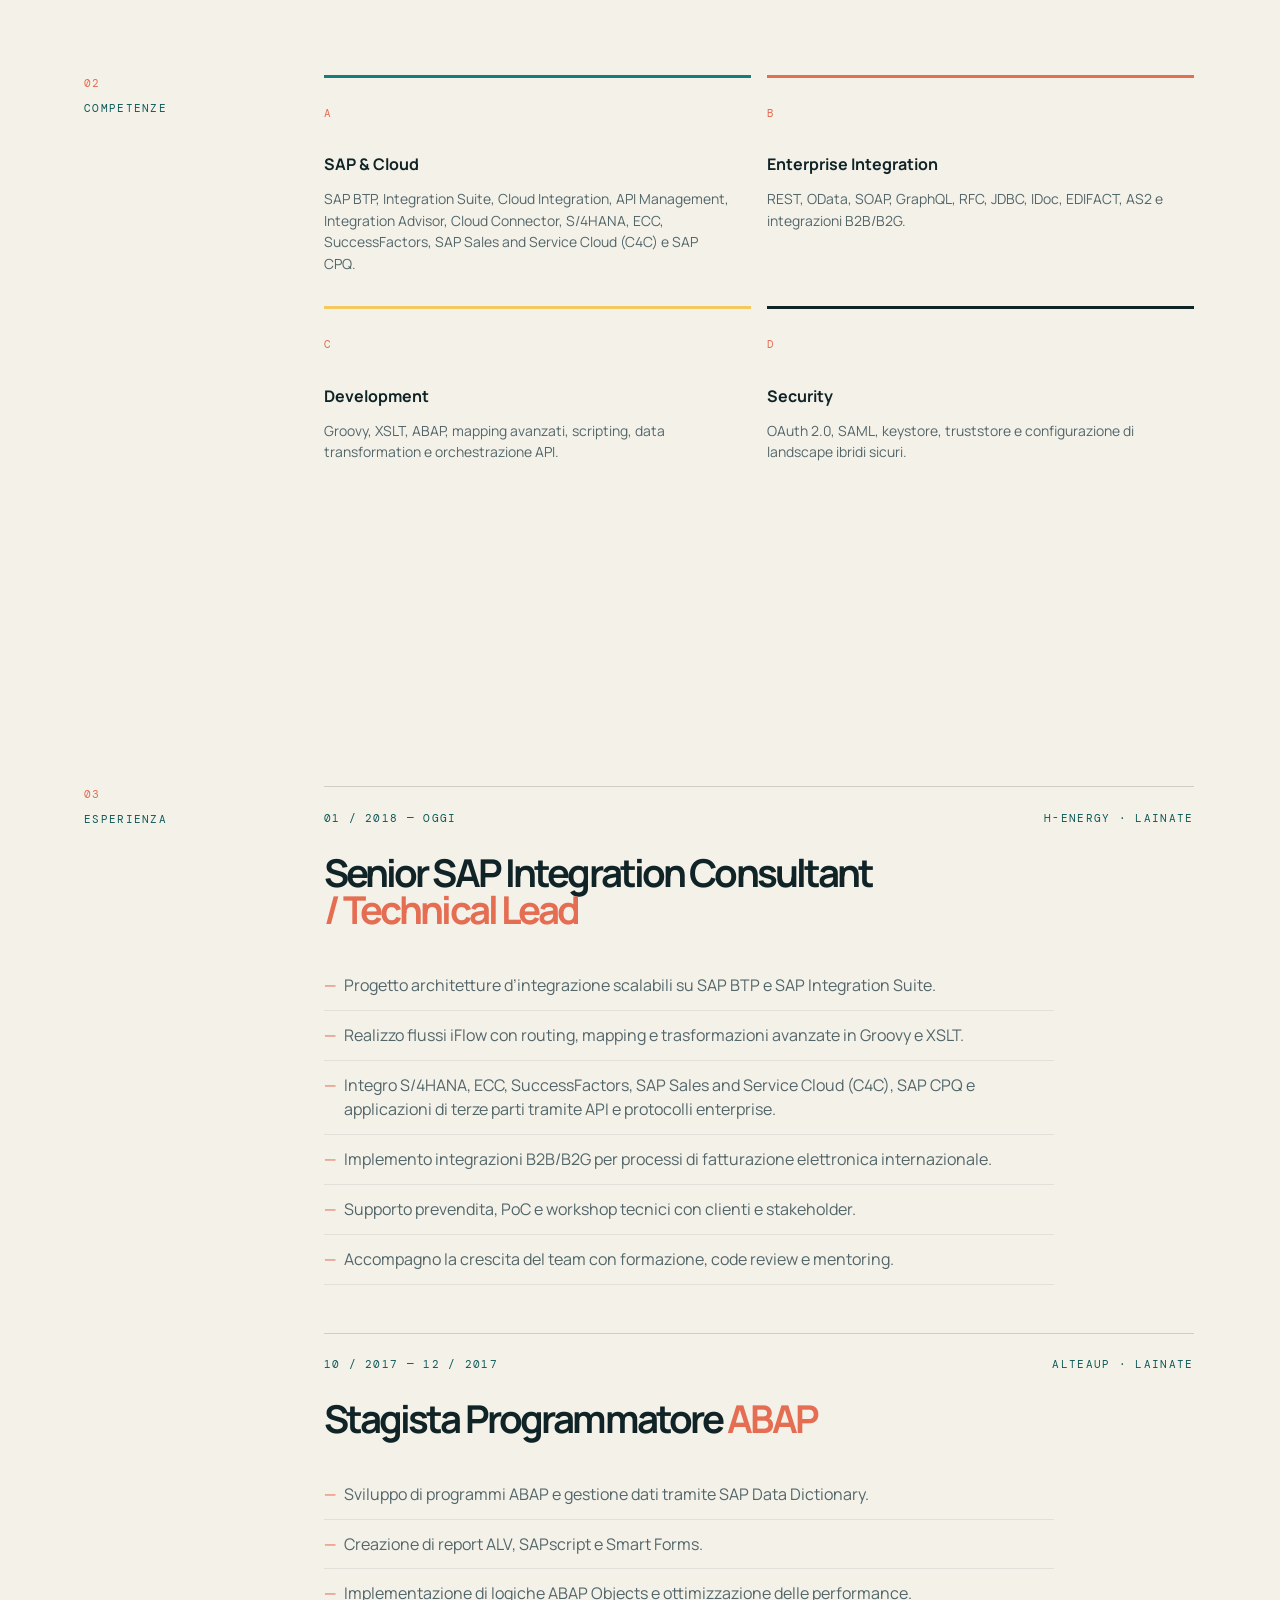
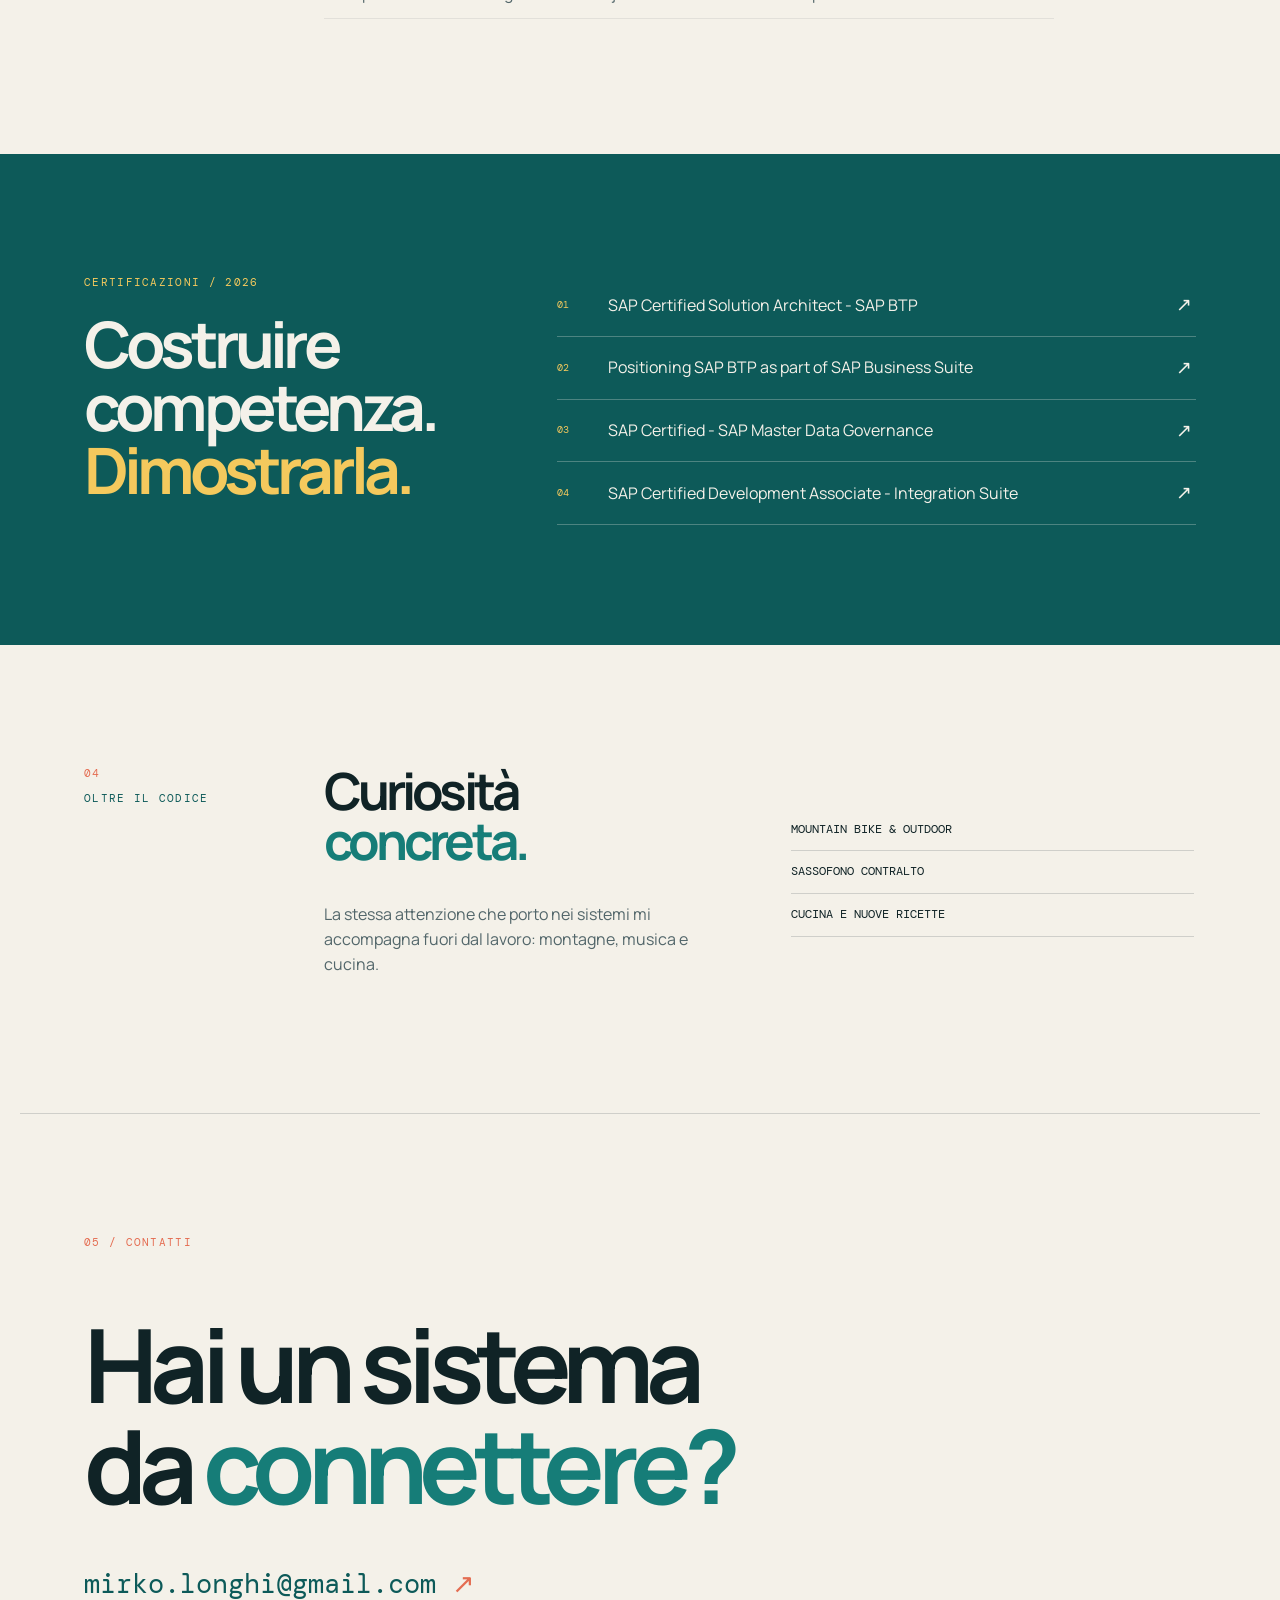
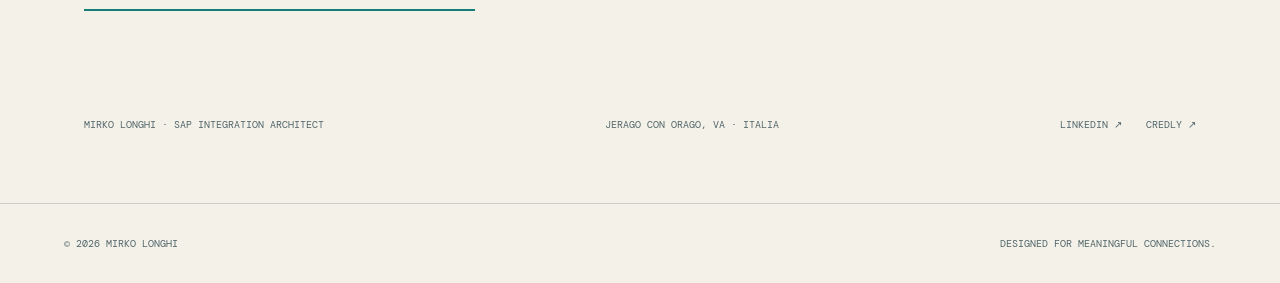
==== commit f030c2e1: "Aggiorna piattaforme SAP nel CV" ====
--- a/index.html
+++ b/index.html
@@ -26,7 +26,7 @@
   <main id="top">
     <section class="hero section-shell" aria-labelledby="hero-title">
       <div class="hero-copy reveal">
-        <p class="eyebrow"><span class="status-dot"></span> Disponibile per nuove sfide</p>
+        <p class="eyebrow">SAP Integration Architect / Technical Lead</p>
         <h1 id="hero-title">Integro sistemi.<br><em>Accendo possibilità.</em></h1>
         <p class="hero-lead">Sono Mirko Longhi, SAP Integration Architect e Technical Lead. Progetto connessioni solide tra piattaforme, persone e processi complessi.</p>
         <div class="hero-actions">
@@ -36,7 +36,7 @@
       </div>
 
       <div class="hero-console reveal reveal-delay" aria-label="Profilo professionale sintetico">
-        <div class="console-top"><span>PROFILE / 2026</span><span class="console-live">● LIVE</span></div>
+        <div class="console-top"><span>PROFILE / 2026</span><span class="console-live">MIRKO LONGHI</span></div>
         <img class="profile-photo" src="assets/S-0083.jpg" alt="Ritratto di Mirko Longhi">
         <div class="console-details">
           <p>BASED IN</p><strong>Varese, IT</strong>
@@ -67,7 +67,7 @@
       <div class="section-label reveal"><span>02</span><span>Competenze</span></div>
       <div class="section-content reveal">
         <div class="skill-grid">
-          <article class="skill-card"><span class="skill-index">A</span><h3>SAP & Cloud</h3><p>SAP BTP, Integration Suite, Cloud Integration, API Management, Integration Advisor, Cloud Connector, S/4HANA, ECC e ByDesign.</p></article>
+          <article class="skill-card"><span class="skill-index">A</span><h3>SAP & Cloud</h3><p>SAP BTP, Integration Suite, Cloud Integration, API Management, Integration Advisor, Cloud Connector, S/4HANA, ECC, SuccessFactors, SAP Sales and Service Cloud (C4C) e SAP CPQ.</p></article>
           <article class="skill-card"><span class="skill-index">B</span><h3>Enterprise Integration</h3><p>REST, OData, SOAP, GraphQL, RFC, JDBC, IDoc, EDIFACT, AS2 e integrazioni B2B/B2G.</p></article>
           <article class="skill-card"><span class="skill-index">C</span><h3>Development</h3><p>Groovy, XSLT, ABAP, mapping avanzati, scripting, data transformation e orchestrazione API.</p></article>
           <article class="skill-card"><span class="skill-index">D</span><h3>Security</h3><p>OAuth 2.0, SAML, keystore, truststore e configurazione di landscape ibridi sicuri.</p></article>
@@ -84,7 +84,7 @@
           <ul class="experience-list">
             <li>Progetto architetture d’integrazione scalabili su SAP BTP e SAP Integration Suite.</li>
             <li>Realizzo flussi iFlow con routing, mapping e trasformazioni avanzate in Groovy e XSLT.</li>
-            <li>Integro S/4HANA, ECC, ByDesign e applicazioni di terze parti tramite API e protocolli enterprise.</li>
+            <li>Integro S/4HANA, ECC, SuccessFactors, SAP Sales and Service Cloud (C4C), SAP CPQ e applicazioni di terze parti tramite API e protocolli enterprise.</li>
             <li>Implemento integrazioni B2B/B2G per processi di fatturazione elettronica internazionale.</li>
             <li>Supporto prevendita, PoC e workshop tecnici con clienti e stakeholder.</li>
             <li>Accompagno la crescita del team con formazione, code review e mentoring.</li>
--- a/styles.css
+++ b/styles.css
@@ -29,8 +29,7 @@
 .hero { align-items: center; display: grid; gap: 7vw; grid-template-columns: minmax(0, 1.2fr) minmax(300px, .8fr); min-height: 650px; padding-bottom: 90px; padding-top: 100px; position: relative; }
 .hero::before { border: 1px solid var(--line); border-radius: 50%; content: ""; height: 620px; left: 30%; pointer-events: none; position: absolute; top: 30px; width: 620px; z-index: -1; }
 .eyebrow, .console-top, .section-label, .timeline-meta, .contact-kicker { color: var(--teal-dark); font-family: var(--mono); font-size: .68rem; letter-spacing: .12em; text-transform: uppercase; }
-.eyebrow { align-items: center; display: flex; gap: .65rem; }
-.status-dot { background: var(--coral); border-radius: 50%; box-shadow: 0 0 0 5px rgba(228, 109, 82, .14); height: 7px; width: 7px; }
+.eyebrow { align-items: center; display: flex; }
 h1, h2, h3, p { margin-top: 0; }
 h1, h2 { letter-spacing: -.075em; line-height: .98; }
 h1 { font-size: clamp(3.4rem, 7vw, 7.4rem); font-weight: 700; margin: 1.3rem 0 2rem; max-width: 820px; }
@@ -124,6 +123,13 @@
   .highlight-section { padding: 85px 0; }
   .contact-footer { align-items: flex-start; flex-direction: column; gap: 1rem; }
 }
+
+@media (min-width: 801px) {
+  .hero { grid-template-columns: minmax(0, 1.15fr) minmax(380px, .85fr); }
+  .hero-console { min-height: 500px; }
+  .profile-photo { max-width: 250px; }
+}
+
 @media (max-width: 480px) {
   .section-shell { padding-left: 1.25rem; padding-right: 1.25rem; }
   .site-header { padding-left: 1.25rem; padding-right: 1.25rem; }
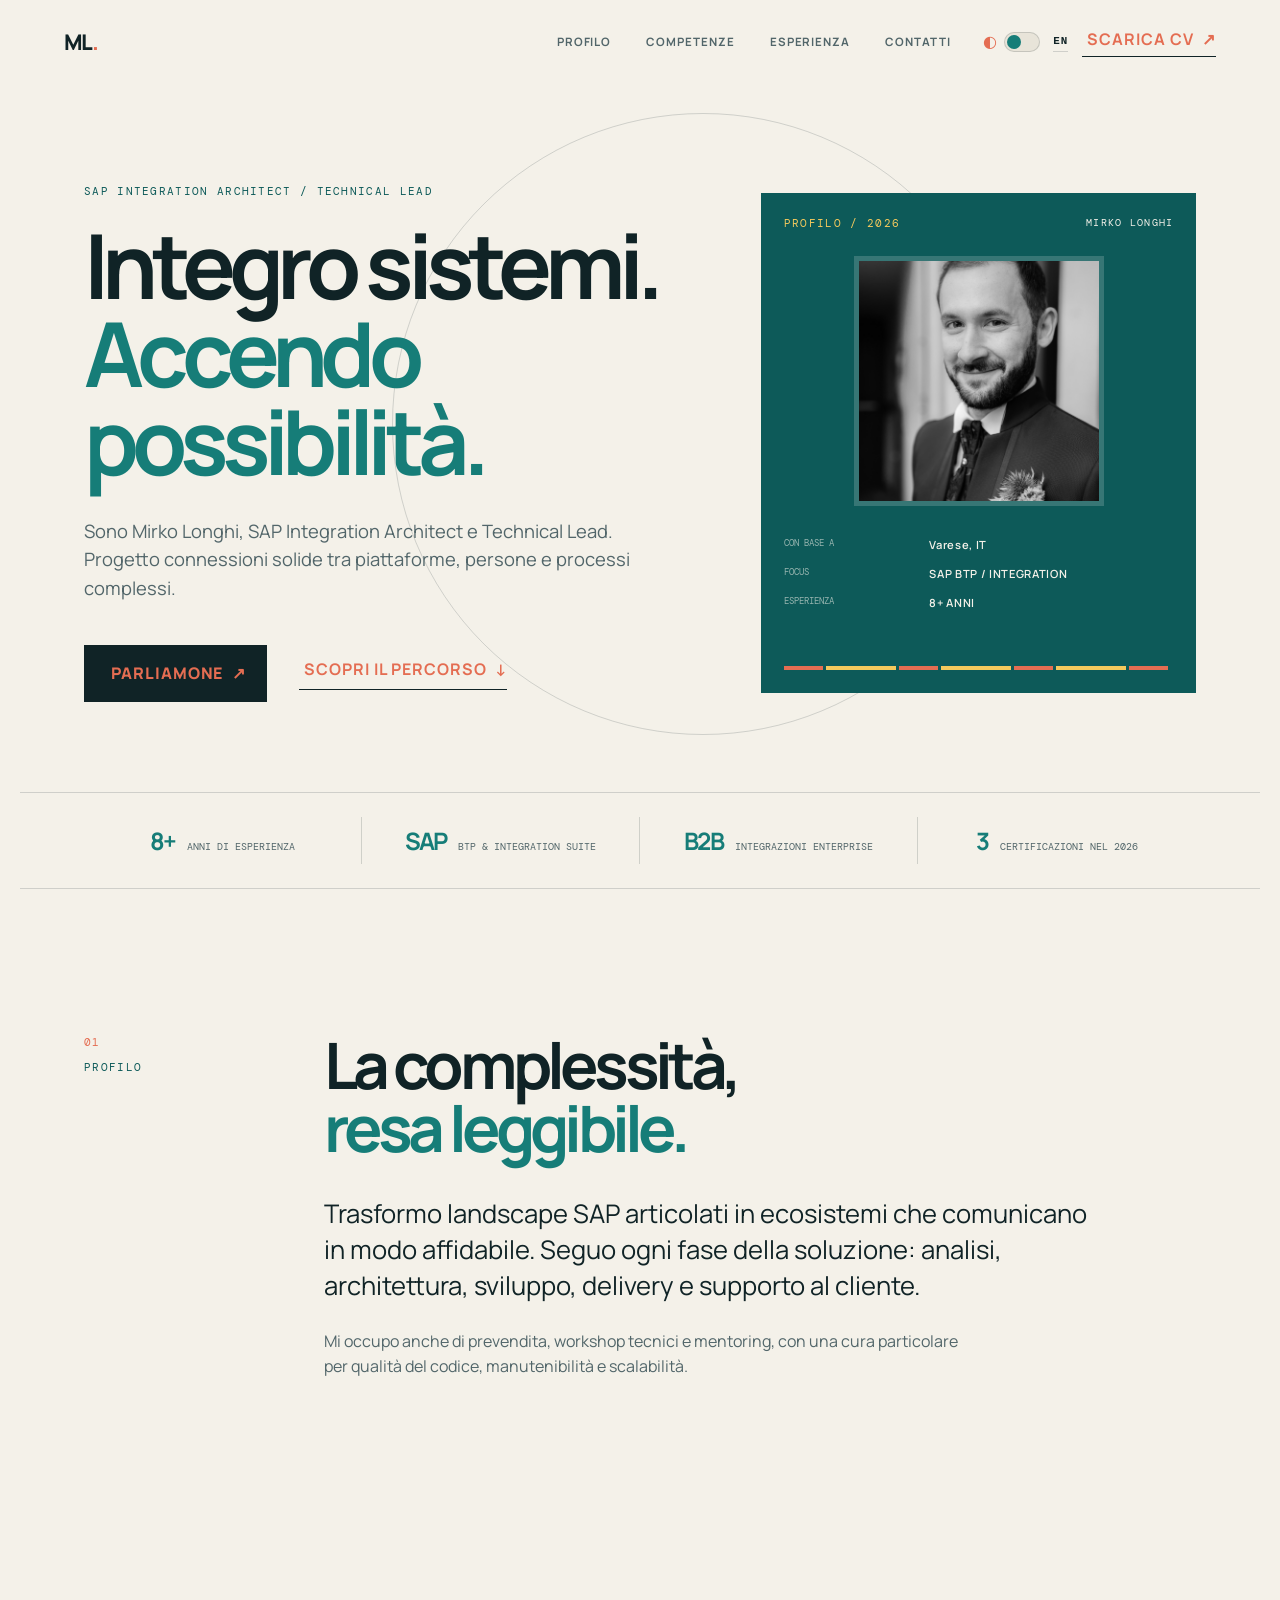
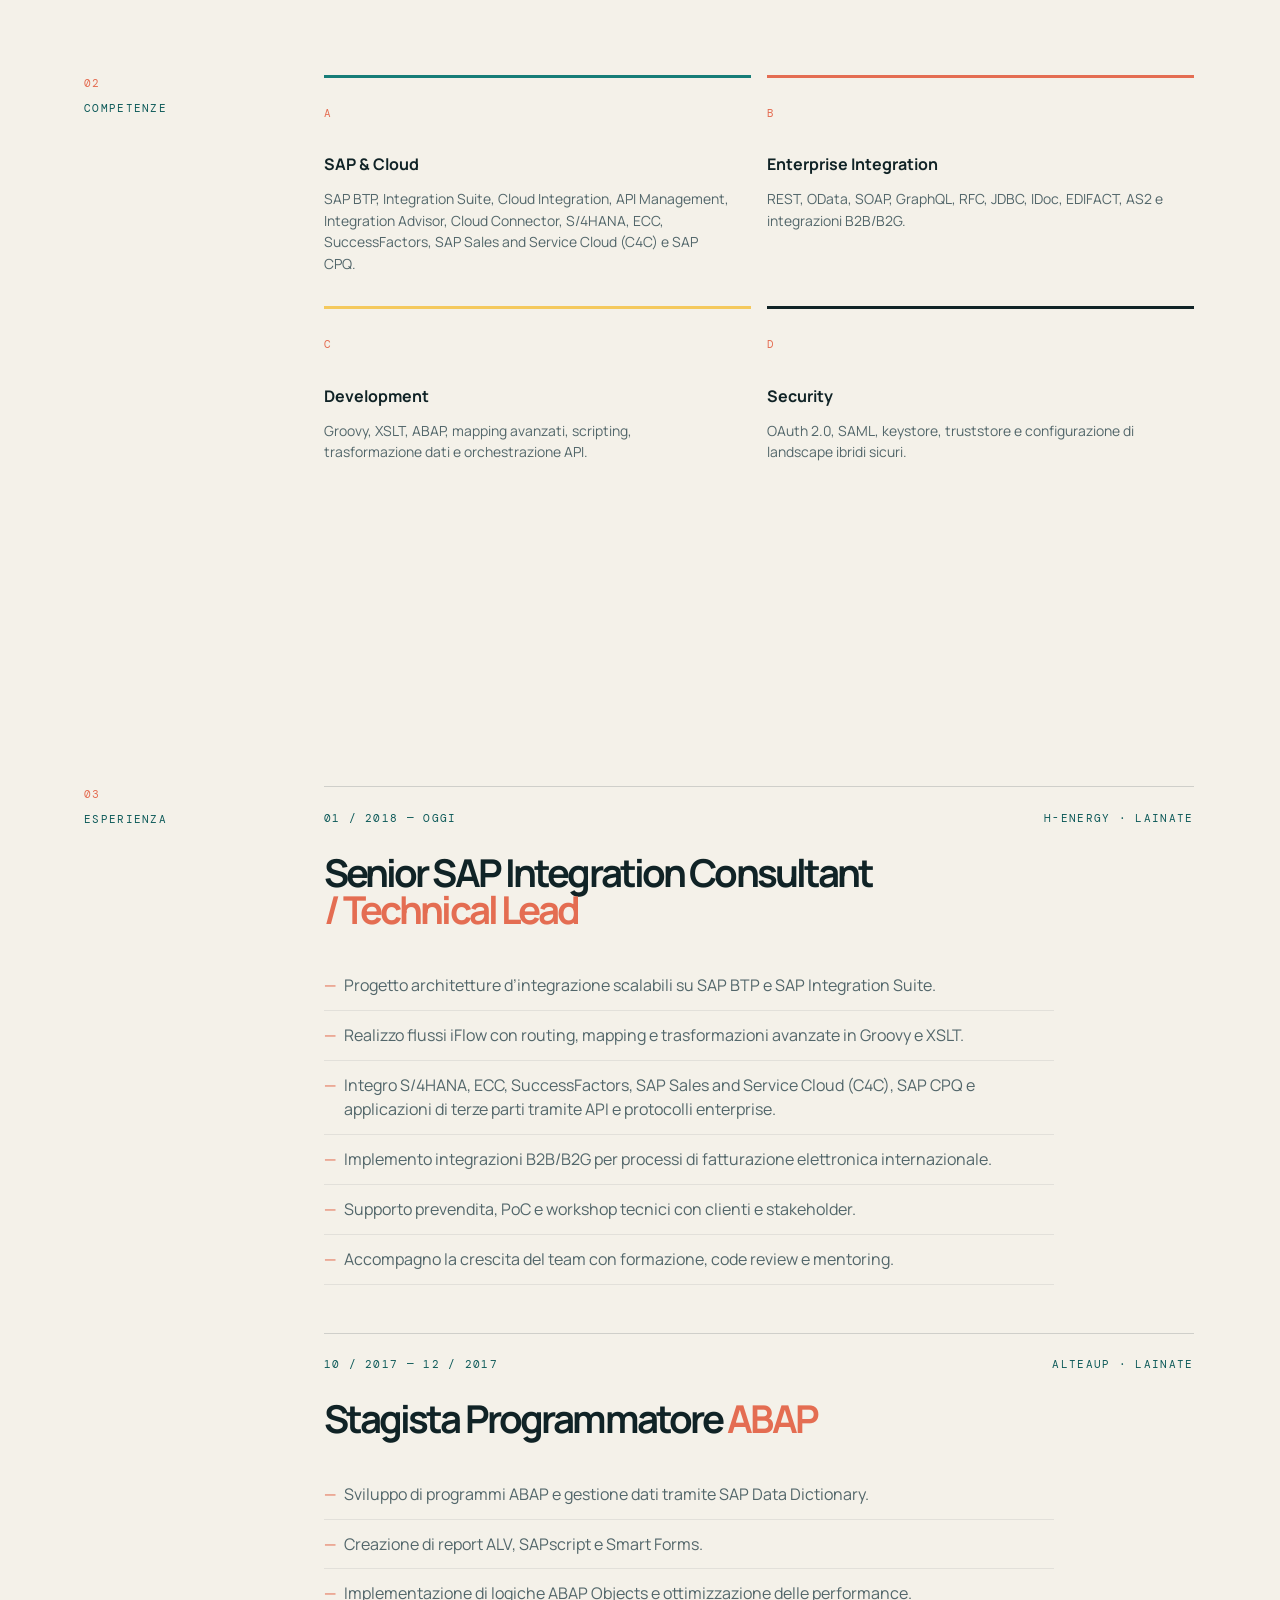
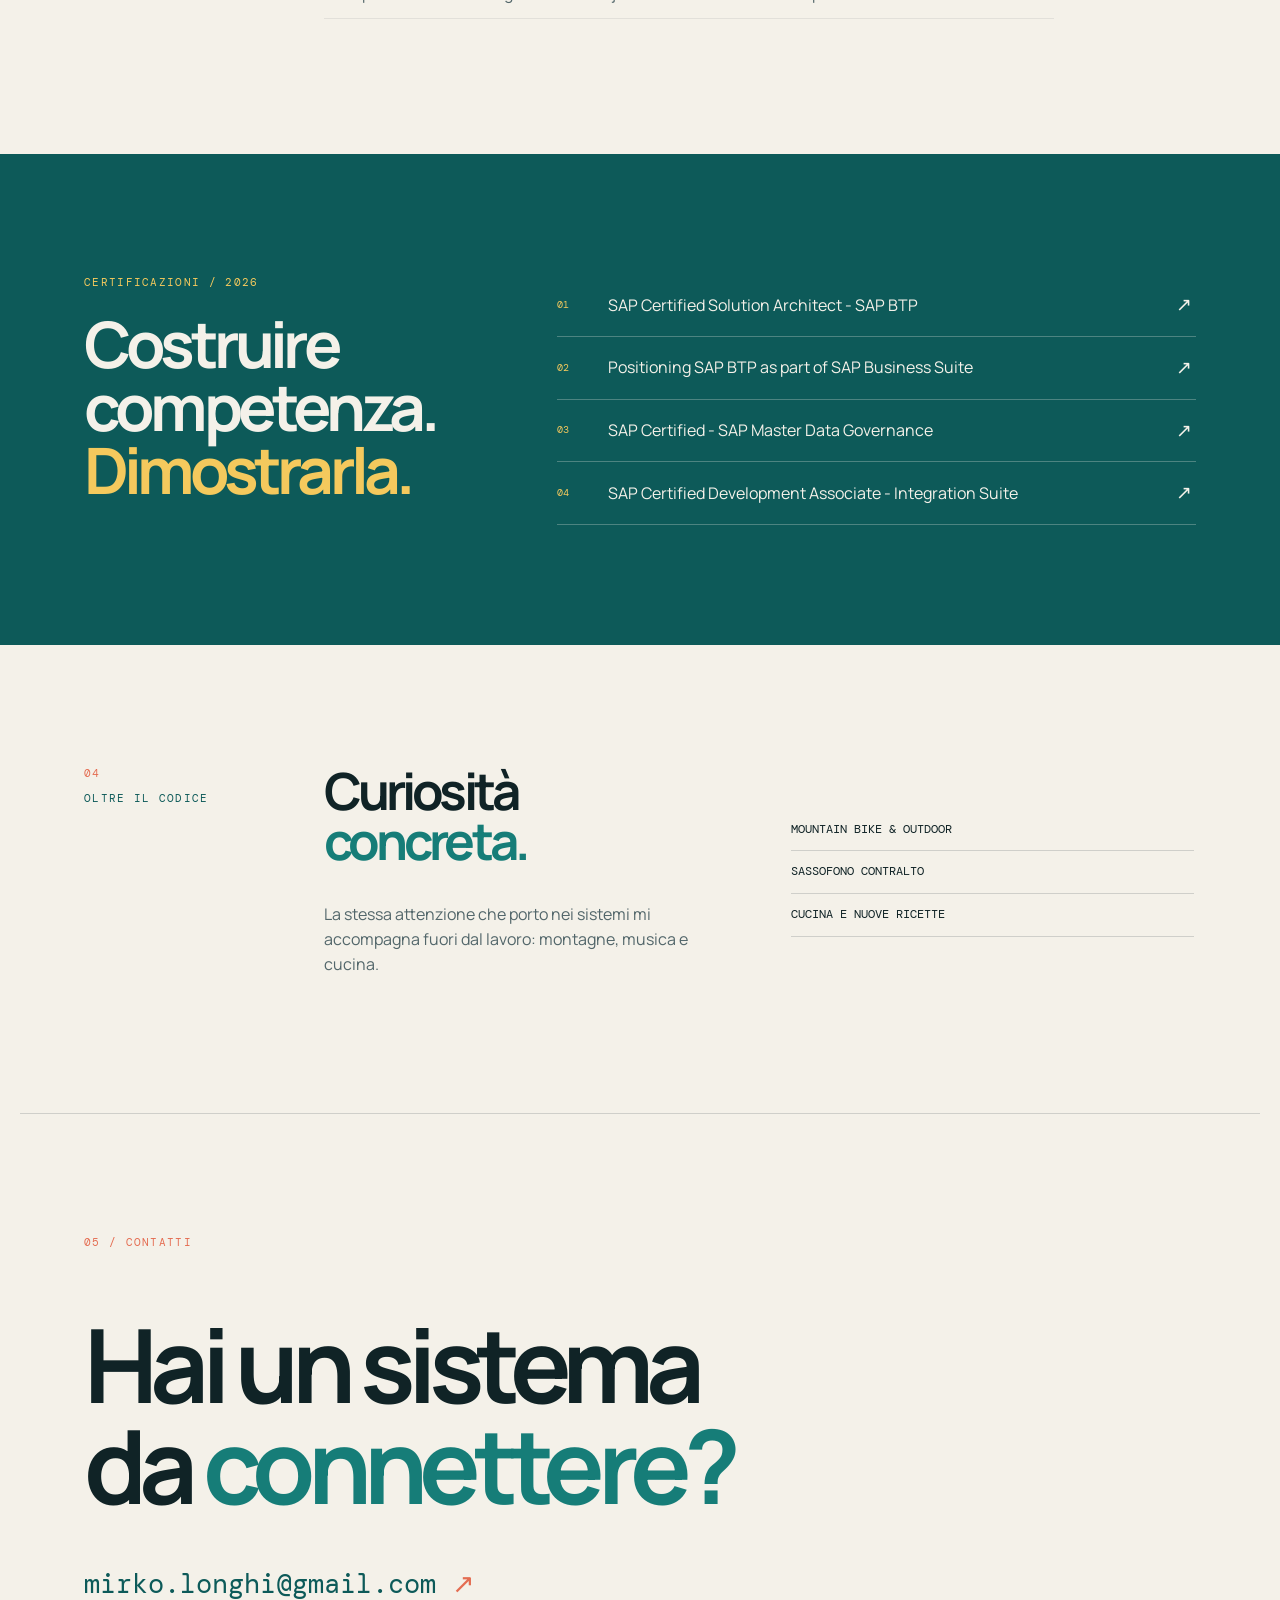
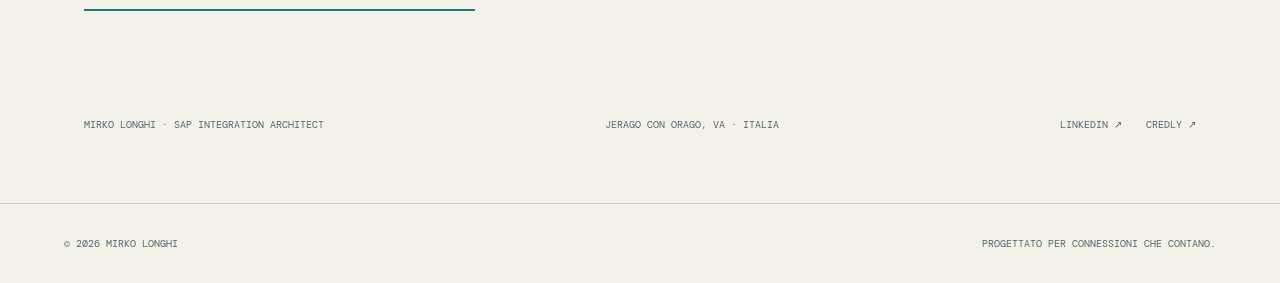
==== commit a0014f04: "Aggiungi tema dark e lingua inglese" ====
--- a/index.html
+++ b/index.html
@@ -3,8 +3,8 @@
 <head>
   <meta charset="UTF-8">
   <meta name="viewport" content="width=device-width, initial-scale=1.0">
-  <meta name="description" content="Portfolio professionale di Mirko Longhi, SAP Integration Architect e Technical Lead.">
-  <title>Mirko Longhi | SAP Integration Architect</title>
+  <meta name="description" content="Portfolio professionale di Mirko Longhi, SAP Integration Architect e Technical Lead." data-i18n-content="metaDescription">
+  <title data-i18n="pageTitle">Mirko Longhi | SAP Integration Architect</title>
   <link rel="preconnect" href="https://fonts.googleapis.com">
   <link rel="preconnect" href="https://fonts.gstatic.com" crossorigin>
   <link href="https://fonts.googleapis.com/css2?family=DM+Mono:wght@400;500&family=Manrope:wght@400;500;600;700;800&display=swap" rel="stylesheet">
@@ -13,90 +13,94 @@
 </head>
 <body>
   <header class="site-header">
-    <a class="brand" href="#top" aria-label="Torna all'inizio">ML<span>.</span></a>
-    <nav class="main-nav" aria-label="Navigazione principale">
-      <a href="#profilo">Profilo</a>
-      <a href="#competenze">Competenze</a>
-      <a href="#esperienza">Esperienza</a>
-      <a href="#contatti">Contatti</a>
+    <a class="brand" href="#top" aria-label="Torna all'inizio" data-i18n-aria-label="homeAriaLabel">ML<span>.</span></a>
+    <nav class="main-nav" aria-label="Navigazione principale" data-i18n-aria-label="navigationAriaLabel">
+      <a href="#profilo" data-i18n="navProfile">Profilo</a>
+      <a href="#competenze" data-i18n="navSkills">Competenze</a>
+      <a href="#esperienza" data-i18n="navExperience">Esperienza</a>
+      <a href="#contatti" data-i18n="navContact">Contatti</a>
     </nav>
-    <a class="nav-cta" href="assets/mirko-longhi-cv.pdf" download>Scarica CV <span aria-hidden="true">↗</span></a>
+    <div class="header-controls">
+      <button class="theme-toggle" type="button" aria-label="Attiva tema scuro" data-theme-toggle data-i18n-aria-label="themeToggleAriaLabel"><span class="theme-toggle-icon" aria-hidden="true">◐</span><span class="theme-toggle-track" aria-hidden="true"><span></span></span></button>
+      <button class="language-toggle" type="button" aria-label="Switch to English" data-language-toggle>EN</button>
+      <a class="nav-cta" href="assets/mirko-longhi-cv.pdf" download><span data-i18n="downloadCv">Scarica CV</span> <span aria-hidden="true">↗</span></a>
+    </div>
   </header>
 
   <main id="top">
     <section class="hero section-shell" aria-labelledby="hero-title">
       <div class="hero-copy reveal">
-        <p class="eyebrow">SAP Integration Architect / Technical Lead</p>
-        <h1 id="hero-title">Integro sistemi.<br><em>Accendo possibilità.</em></h1>
-        <p class="hero-lead">Sono Mirko Longhi, SAP Integration Architect e Technical Lead. Progetto connessioni solide tra piattaforme, persone e processi complessi.</p>
+        <p class="eyebrow" data-i18n="role">SAP Integration Architect / Technical Lead</p>
+        <h1 id="hero-title" data-i18n-html="heroTitle">Integro sistemi.<br><em>Accendo possibilità.</em></h1>
+        <p class="hero-lead" data-i18n="heroLead">Sono Mirko Longhi, SAP Integration Architect e Technical Lead. Progetto connessioni solide tra piattaforme, persone e processi complessi.</p>
         <div class="hero-actions">
-          <a class="button button-primary" href="#contatti">Parliamone <span aria-hidden="true">↗</span></a>
-          <a class="text-link" href="#esperienza">Scopri il percorso <span aria-hidden="true">↓</span></a>
+          <a class="button button-primary" href="#contatti"><span data-i18n="talk">Parliamone</span> <span aria-hidden="true">↗</span></a>
+          <a class="text-link" href="#esperienza"><span data-i18n="discover">Scopri il percorso</span> <span aria-hidden="true">↓</span></a>
         </div>
       </div>
 
-      <div class="hero-console reveal reveal-delay" aria-label="Profilo professionale sintetico">
-        <div class="console-top"><span>PROFILE / 2026</span><span class="console-live">MIRKO LONGHI</span></div>
-        <img class="profile-photo" src="assets/S-0083.jpg" alt="Ritratto di Mirko Longhi">
+      <div class="hero-console reveal reveal-delay" aria-label="Profilo professionale sintetico" data-i18n-aria-label="profileAriaLabel">
+        <div class="console-top"><span data-i18n="consoleProfile">PROFILO / 2026</span><span class="console-live">MIRKO LONGHI</span></div>
+        <img class="profile-photo" src="assets/S-0083.jpg" alt="Ritratto di Mirko Longhi" data-i18n-alt="profilePhotoAlt">
         <div class="console-details">
-          <p>BASED IN</p><strong>Varese, IT</strong>
+          <p data-i18n="basedIn">CON BASE A</p><strong>Varese, IT</strong>
           <p>FOCUS</p><strong>SAP BTP / INTEGRATION</strong>
-          <p>EXPERIENCE</p><strong>8+ YEARS</strong>
+          <p data-i18n="experienceLabel">ESPERIENZA</p><strong data-i18n="experienceYears">8+ ANNI</strong>
         </div>
         <div class="console-line"><span></span><span></span><span></span><span></span><span></span><span></span><span></span></div>
       </div>
     </section>
 
-    <section class="proof-strip section-shell reveal" aria-label="Punti di forza">
-      <div><strong>8+</strong><span>anni di esperienza</span></div>
+    <section class="proof-strip section-shell reveal" aria-label="Punti di forza" data-i18n-aria-label="strengthsAriaLabel">
+      <div><strong>8+</strong><span data-i18n="yearsExperience">anni di esperienza</span></div>
       <div><strong>SAP</strong><span>BTP & Integration Suite</span></div>
-      <div><strong>B2B</strong><span>integrazioni enterprise</span></div>
-      <div><strong>3</strong><span>certificazioni nel 2026</span></div>
+      <div><strong>B2B</strong><span data-i18n="enterpriseIntegrations">integrazioni enterprise</span></div>
+      <div><strong>3</strong><span data-i18n="certifications2026">certificazioni nel 2026</span></div>
     </section>
 
     <section class="content-section section-shell two-column" id="profilo">
-      <div class="section-label reveal"><span>01</span><span>Profilo</span></div>
+      <div class="section-label reveal"><span>01</span><span data-i18n="profile">Profilo</span></div>
       <div class="section-content reveal">
-        <h2>La complessità,<br><em>resa leggibile.</em></h2>
-        <p class="large-copy">Trasformo landscape SAP articolati in ecosistemi che comunicano in modo affidabile. Seguo ogni fase della soluzione: analisi, architettura, sviluppo, delivery e supporto al cliente.</p>
-        <p>Mi occupo anche di prevendita, workshop tecnici e mentoring, con una cura particolare per qualità del codice, manutenibilità e scalabilità.</p>
+        <h2 data-i18n-html="profileTitle">La complessità,<br><em>resa leggibile.</em></h2>
+        <p class="large-copy" data-i18n="profileLead">Trasformo landscape SAP articolati in ecosistemi che comunicano in modo affidabile. Seguo ogni fase della soluzione: analisi, architettura, sviluppo, delivery e supporto al cliente.</p>
+        <p data-i18n="profileBody">Mi occupo anche di prevendita, workshop tecnici e mentoring, con una cura particolare per qualità del codice, manutenibilità e scalabilità.</p>
       </div>
     </section>
 
     <section class="content-section section-shell two-column" id="competenze">
-      <div class="section-label reveal"><span>02</span><span>Competenze</span></div>
+      <div class="section-label reveal"><span>02</span><span data-i18n="skills">Competenze</span></div>
       <div class="section-content reveal">
         <div class="skill-grid">
-          <article class="skill-card"><span class="skill-index">A</span><h3>SAP & Cloud</h3><p>SAP BTP, Integration Suite, Cloud Integration, API Management, Integration Advisor, Cloud Connector, S/4HANA, ECC, SuccessFactors, SAP Sales and Service Cloud (C4C) e SAP CPQ.</p></article>
-          <article class="skill-card"><span class="skill-index">B</span><h3>Enterprise Integration</h3><p>REST, OData, SOAP, GraphQL, RFC, JDBC, IDoc, EDIFACT, AS2 e integrazioni B2B/B2G.</p></article>
-          <article class="skill-card"><span class="skill-index">C</span><h3>Development</h3><p>Groovy, XSLT, ABAP, mapping avanzati, scripting, data transformation e orchestrazione API.</p></article>
-          <article class="skill-card"><span class="skill-index">D</span><h3>Security</h3><p>OAuth 2.0, SAML, keystore, truststore e configurazione di landscape ibridi sicuri.</p></article>
+          <article class="skill-card"><span class="skill-index">A</span><h3>SAP & Cloud</h3><p data-i18n="sapCloud">SAP BTP, Integration Suite, Cloud Integration, API Management, Integration Advisor, Cloud Connector, S/4HANA, ECC, SuccessFactors, SAP Sales and Service Cloud (C4C) e SAP CPQ.</p></article>
+          <article class="skill-card"><span class="skill-index">B</span><h3 data-i18n="enterpriseIntegration">Enterprise Integration</h3><p data-i18n="enterpriseIntegrationBody">REST, OData, SOAP, GraphQL, RFC, JDBC, IDoc, EDIFACT, AS2 e integrazioni B2B/B2G.</p></article>
+          <article class="skill-card"><span class="skill-index">C</span><h3 data-i18n="development">Development</h3><p data-i18n="developmentBody">Groovy, XSLT, ABAP, mapping avanzati, scripting, data transformation e orchestrazione API.</p></article>
+          <article class="skill-card"><span class="skill-index">D</span><h3 data-i18n="security">Security</h3><p data-i18n="securityBody">OAuth 2.0, SAML, keystore, truststore e configurazione di landscape ibridi sicuri.</p></article>
         </div>
       </div>
     </section>
 
     <section class="content-section section-shell two-column" id="esperienza">
-      <div class="section-label reveal"><span>03</span><span>Esperienza</span></div>
+      <div class="section-label reveal"><span>03</span><span data-i18n="experience">Esperienza</span></div>
       <div class="section-content reveal">
         <article class="timeline-item current">
-          <div class="timeline-meta"><span>01 / 2018 — OGGI</span><span>H-ENERGY · LAINATE</span></div>
+          <div class="timeline-meta"><span data-i18n="currentPeriod">01 / 2018 — OGGI</span><span>H-ENERGY · LAINATE</span></div>
           <h2>Senior SAP Integration Consultant<br><em>/ Technical Lead</em></h2>
           <ul class="experience-list">
-            <li>Progetto architetture d’integrazione scalabili su SAP BTP e SAP Integration Suite.</li>
-            <li>Realizzo flussi iFlow con routing, mapping e trasformazioni avanzate in Groovy e XSLT.</li>
-            <li>Integro S/4HANA, ECC, SuccessFactors, SAP Sales and Service Cloud (C4C), SAP CPQ e applicazioni di terze parti tramite API e protocolli enterprise.</li>
-            <li>Implemento integrazioni B2B/B2G per processi di fatturazione elettronica internazionale.</li>
-            <li>Supporto prevendita, PoC e workshop tecnici con clienti e stakeholder.</li>
-            <li>Accompagno la crescita del team con formazione, code review e mentoring.</li>
+            <li data-i18n="job1">Progetto architetture d’integrazione scalabili su SAP BTP e SAP Integration Suite.</li>
+            <li data-i18n="job2">Realizzo flussi iFlow con routing, mapping e trasformazioni avanzate in Groovy e XSLT.</li>
+            <li data-i18n="job3">Integro S/4HANA, ECC, SuccessFactors, SAP Sales and Service Cloud (C4C), SAP CPQ e applicazioni di terze parti tramite API e protocolli enterprise.</li>
+            <li data-i18n="job4">Implemento integrazioni B2B/B2G per processi di fatturazione elettronica internazionale.</li>
+            <li data-i18n="job5">Supporto prevendita, PoC e workshop tecnici con clienti e stakeholder.</li>
+            <li data-i18n="job6">Accompagno la crescita del team con formazione, code review e mentoring.</li>
           </ul>
         </article>
         <article class="timeline-item">
           <div class="timeline-meta"><span>10 / 2017 — 12 / 2017</span><span>ALTEAUP · LAINATE</span></div>
-          <h2>Stagista Programmatore <em>ABAP</em></h2>
+          <h2 data-i18n-html="internTitle">Stagista Programmatore <em>ABAP</em></h2>
           <ul class="experience-list">
-            <li>Sviluppo di programmi ABAP e gestione dati tramite SAP Data Dictionary.</li>
-            <li>Creazione di report ALV, SAPscript e Smart Forms.</li>
-            <li>Implementazione di logiche ABAP Objects e ottimizzazione delle performance.</li>
+            <li data-i18n="internJob1">Sviluppo di programmi ABAP e gestione dati tramite SAP Data Dictionary.</li>
+            <li data-i18n="internJob2">Creazione di report ALV, SAPscript e Smart Forms.</li>
+            <li data-i18n="internJob3">Implementazione di logiche ABAP Objects e ottimizzazione delle performance.</li>
           </ul>
         </article>
       </div>
@@ -104,7 +108,7 @@
 
     <section class="highlight-section">
       <div class="section-shell highlight-inner reveal">
-        <div><p class="eyebrow">CERTIFICAZIONI / 2026</p><h2>Costruire competenza.<br><em>Dimostrarla.</em></h2></div>
+        <div><p class="eyebrow" data-i18n="certificationsLabel">CERTIFICAZIONI / 2026</p><h2 data-i18n-html="certificationsTitle">Costruire competenza.<br><em>Dimostrarla.</em></h2></div>
         <div class="cert-list">
           <a href="https://www.credly.com/users/mirko-longhi" target="_blank" rel="noreferrer"><span>01</span> SAP Certified Solution Architect - SAP BTP <b>↗</b></a>
           <a href="https://www.credly.com/users/mirko-longhi" target="_blank" rel="noreferrer"><span>02</span> Positioning SAP BTP as part of SAP Business Suite <b>↗</b></a>
@@ -115,20 +119,20 @@
     </section>
 
     <section class="content-section section-shell two-column compact-section">
-      <div class="section-label reveal"><span>04</span><span>Oltre il codice</span></div>
+      <div class="section-label reveal"><span>04</span><span data-i18n="beyondCode">Oltre il codice</span></div>
       <div class="section-content reveal split-details">
-        <div><h2>Curiosità<br><em>concreta.</em></h2><p>La stessa attenzione che porto nei sistemi mi accompagna fuori dal lavoro: montagne, musica e cucina.</p></div>
-        <div class="interest-list"><span>Mountain bike & outdoor</span><span>Sassofono contralto</span><span>Cucina e nuove ricette</span></div>
+        <div><h2 data-i18n-html="beyondCodeTitle">Curiosità<br><em>concreta.</em></h2><p data-i18n="beyondCodeBody">La stessa attenzione che porto nei sistemi mi accompagna fuori dal lavoro: montagne, musica e cucina.</p></div>
+        <div class="interest-list"><span data-i18n="interest1">Mountain bike & outdoor</span><span data-i18n="interest2">Sassofono contralto</span><span data-i18n="interest3">Cucina e nuove ricette</span></div>
       </div>
     </section>
 
     <section class="contact-section section-shell" id="contatti">
-      <div class="contact-kicker reveal">05 / CONTATTI</div>
-      <div class="contact-content reveal"><h2>Hai un sistema<br>da <em>connettere?</em></h2><a class="email-link" href="mailto:mirko.longhi@gmail.com">mirko.longhi@gmail.com <span aria-hidden="true">↗</span></a></div>
-      <div class="contact-footer reveal"><span>Mirko Longhi · SAP Integration Architect</span><span>Jerago con Orago, VA · Italia</span><div class="social-links"><a href="https://www.linkedin.com/in/mlonghi/" target="_blank" rel="noreferrer">LinkedIn ↗</a><a href="https://www.credly.com/users/mirko-longhi" target="_blank" rel="noreferrer">Credly ↗</a></div></div>
+      <div class="contact-kicker reveal" data-i18n="contactLabel">05 / CONTATTI</div>
+      <div class="contact-content reveal"><h2 data-i18n-html="contactTitle">Hai un sistema<br>da <em>connettere?</em></h2><a class="email-link" href="mailto:mirko.longhi@gmail.com">mirko.longhi@gmail.com <span aria-hidden="true">↗</span></a></div>
+      <div class="contact-footer reveal"><span>Mirko Longhi · SAP Integration Architect</span><span data-i18n="location">Jerago con Orago, VA · Italia</span><div class="social-links"><a href="https://www.linkedin.com/in/mlonghi/" target="_blank" rel="noreferrer">LinkedIn ↗</a><a href="https://www.credly.com/users/mirko-longhi" target="_blank" rel="noreferrer">Credly ↗</a></div></div>
     </section>
   </main>
 
-  <footer class="site-footer section-shell"><span>© <span id="year">2026</span> Mirko Longhi</span><span>Designed for meaningful connections.</span></footer>
+  <footer class="site-footer section-shell"><span>© <span id="year">2026</span> Mirko Longhi</span><span data-i18n="footerTagline">Progettato per connessioni che contano.</span></footer>
 </body>
 </html>
--- a/styles.css
+++ b/styles.css
@@ -10,21 +10,44 @@
   --line: rgba(16, 35, 38, .16);
   --display: "Manrope", sans-serif;
   --mono: "DM Mono", monospace;
+  color-scheme: light;
+}
+
+:root[data-theme="dark"] {
+  --ink: #e8f0ed;
+  --muted: #afc1bd;
+  --paper: #102326;
+  --paper-deep: #183337;
+  --teal: #75d2c7;
+  --teal-dark: #0a4d4b;
+  --coral: #ff947f;
+  --yellow: #f6d77d;
+  --line: rgba(232, 240, 237, .18);
+  color-scheme: dark;
 }
 
 * { box-sizing: border-box; }
 html { scroll-behavior: smooth; }
-body { margin: 0; background: var(--paper); color: var(--ink); font-family: var(--display); line-height: 1.55; }
+body { margin: 0; background: var(--paper); color: var(--ink); font-family: var(--display); line-height: 1.55; transition: background .25s ease, color .25s ease; }
 a { color: inherit; text-decoration: none; }
 .site-header { align-items: center; display: flex; justify-content: space-between; margin: auto; max-width: 1360px; padding: 25px 5vw; }
 .brand { font-size: 1.35rem; font-weight: 800; letter-spacing: -.08em; }
 .brand span { color: var(--coral); }
-.main-nav { display: flex; gap: 2.2rem; margin-left: auto; margin-right: 3rem; }
+.main-nav { display: flex; gap: 2.2rem; margin-left: auto; margin-right: 2rem; }
 .main-nav a, .nav-cta, .text-link { font-size: .72rem; font-weight: 700; letter-spacing: .08em; text-transform: uppercase; }
 .main-nav a { color: var(--muted); transition: color .2s ease; }
 .main-nav a:hover { color: var(--teal); }
 .nav-cta { border-bottom: 1px solid var(--ink); padding-bottom: 4px; }
 .nav-cta span, .button span { color: var(--coral); font-size: 1rem; margin-left: .35rem; }
+.header-controls { align-items: center; display: flex; gap: .85rem; }
+.theme-toggle, .language-toggle { background: transparent; border: 0; color: var(--ink); cursor: pointer; font-family: var(--mono); }
+.theme-toggle { align-items: center; display: flex; gap: .45rem; padding: .25rem 0; }
+.theme-toggle-icon { color: var(--coral); font-size: 1rem; line-height: 1; }
+.theme-toggle-track { background: var(--paper-deep); border: 1px solid var(--line); border-radius: 999px; display: block; height: 20px; padding: 2px; transition: background .25s ease; width: 36px; }
+.theme-toggle-track span { background: var(--teal); border-radius: 50%; display: block; height: 14px; transition: transform .25s ease; width: 14px; }
+:root[data-theme="dark"] .theme-toggle-track span { transform: translateX(14px); }
+.language-toggle { border-bottom: 1px solid var(--line); font-size: .68rem; font-weight: 700; letter-spacing: .08em; padding: .25rem 0; }
+.theme-toggle:hover, .language-toggle:hover { color: var(--teal); }
 .section-shell { margin: auto; max-width: 1240px; padding-left: 5vw; padding-right: 5vw; }
 .hero { align-items: center; display: grid; gap: 7vw; grid-template-columns: minmax(0, 1.2fr) minmax(300px, .8fr); min-height: 650px; padding-bottom: 90px; padding-top: 100px; position: relative; }
 .hero::before { border: 1px solid var(--line); border-radius: 50%; content: ""; height: 620px; left: 30%; pointer-events: none; position: absolute; top: 30px; width: 620px; z-index: -1; }
@@ -134,6 +157,9 @@
   .section-shell { padding-left: 1.25rem; padding-right: 1.25rem; }
   .site-header { padding-left: 1.25rem; padding-right: 1.25rem; }
   .nav-cta { font-size: .6rem; }
+  .header-controls { gap: .55rem; }
+  .theme-toggle { gap: .25rem; }
+  .theme-toggle-icon { font-size: .85rem; }
   h1 { font-size: 3.35rem; }
   .hero-actions { align-items: flex-start; flex-direction: column; gap: 1.5rem; }
   .proof-strip div { align-items: flex-start; flex-direction: column; gap: .1rem; justify-content: flex-start; padding: .4rem .6rem; }
@@ -150,7 +176,7 @@
   @page { margin: 12mm; size: A4; }
   body { background: #fff; color: #102326; font-size: 10pt; }
   .site-header { padding: 0 0 12mm; }
-  .main-nav, .nav-cta, .hero-actions { display: none; }
+  .main-nav, .header-controls, .hero-actions { display: none; }
   .section-shell { max-width: none; padding-left: 0; padding-right: 0; }
   .hero { display: grid; gap: 12mm; grid-template-columns: 1.25fr .75fr; min-height: 0; padding: 8mm 0 12mm; }
   .hero::before { display: none; }
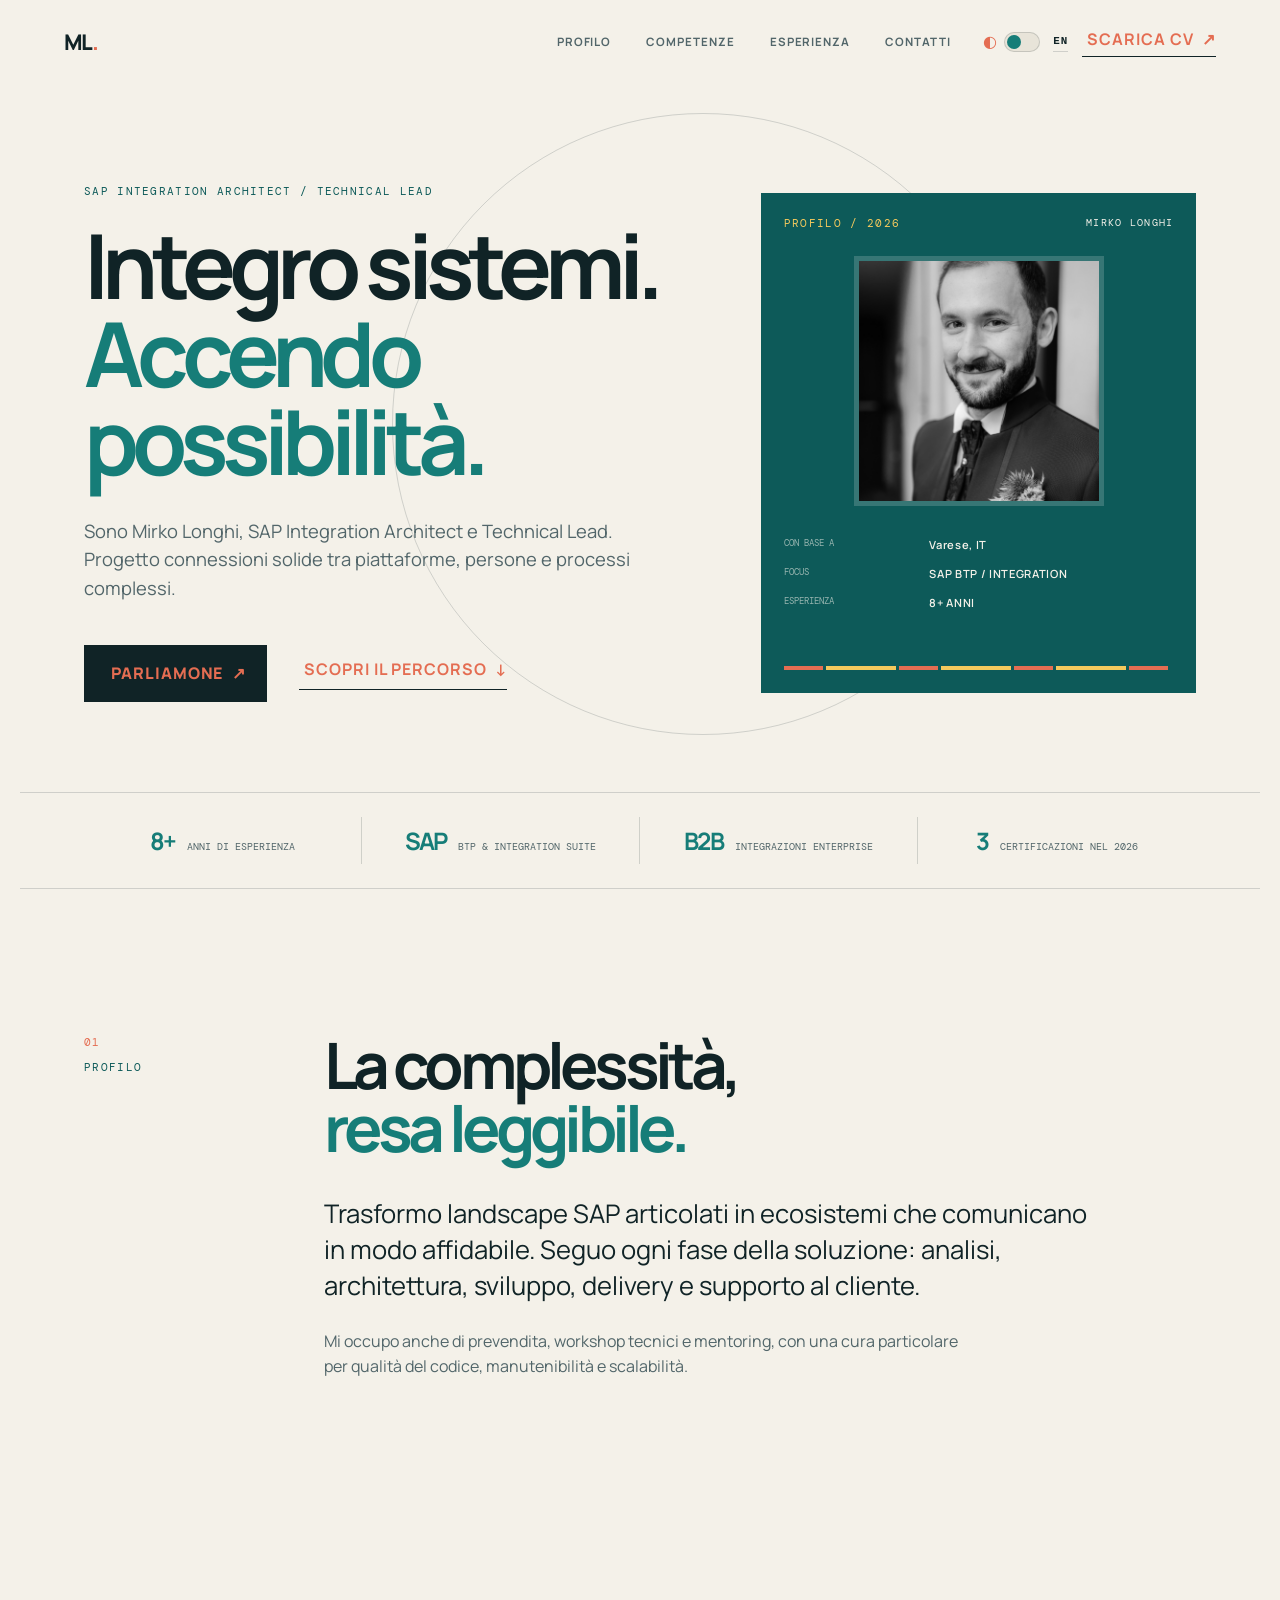
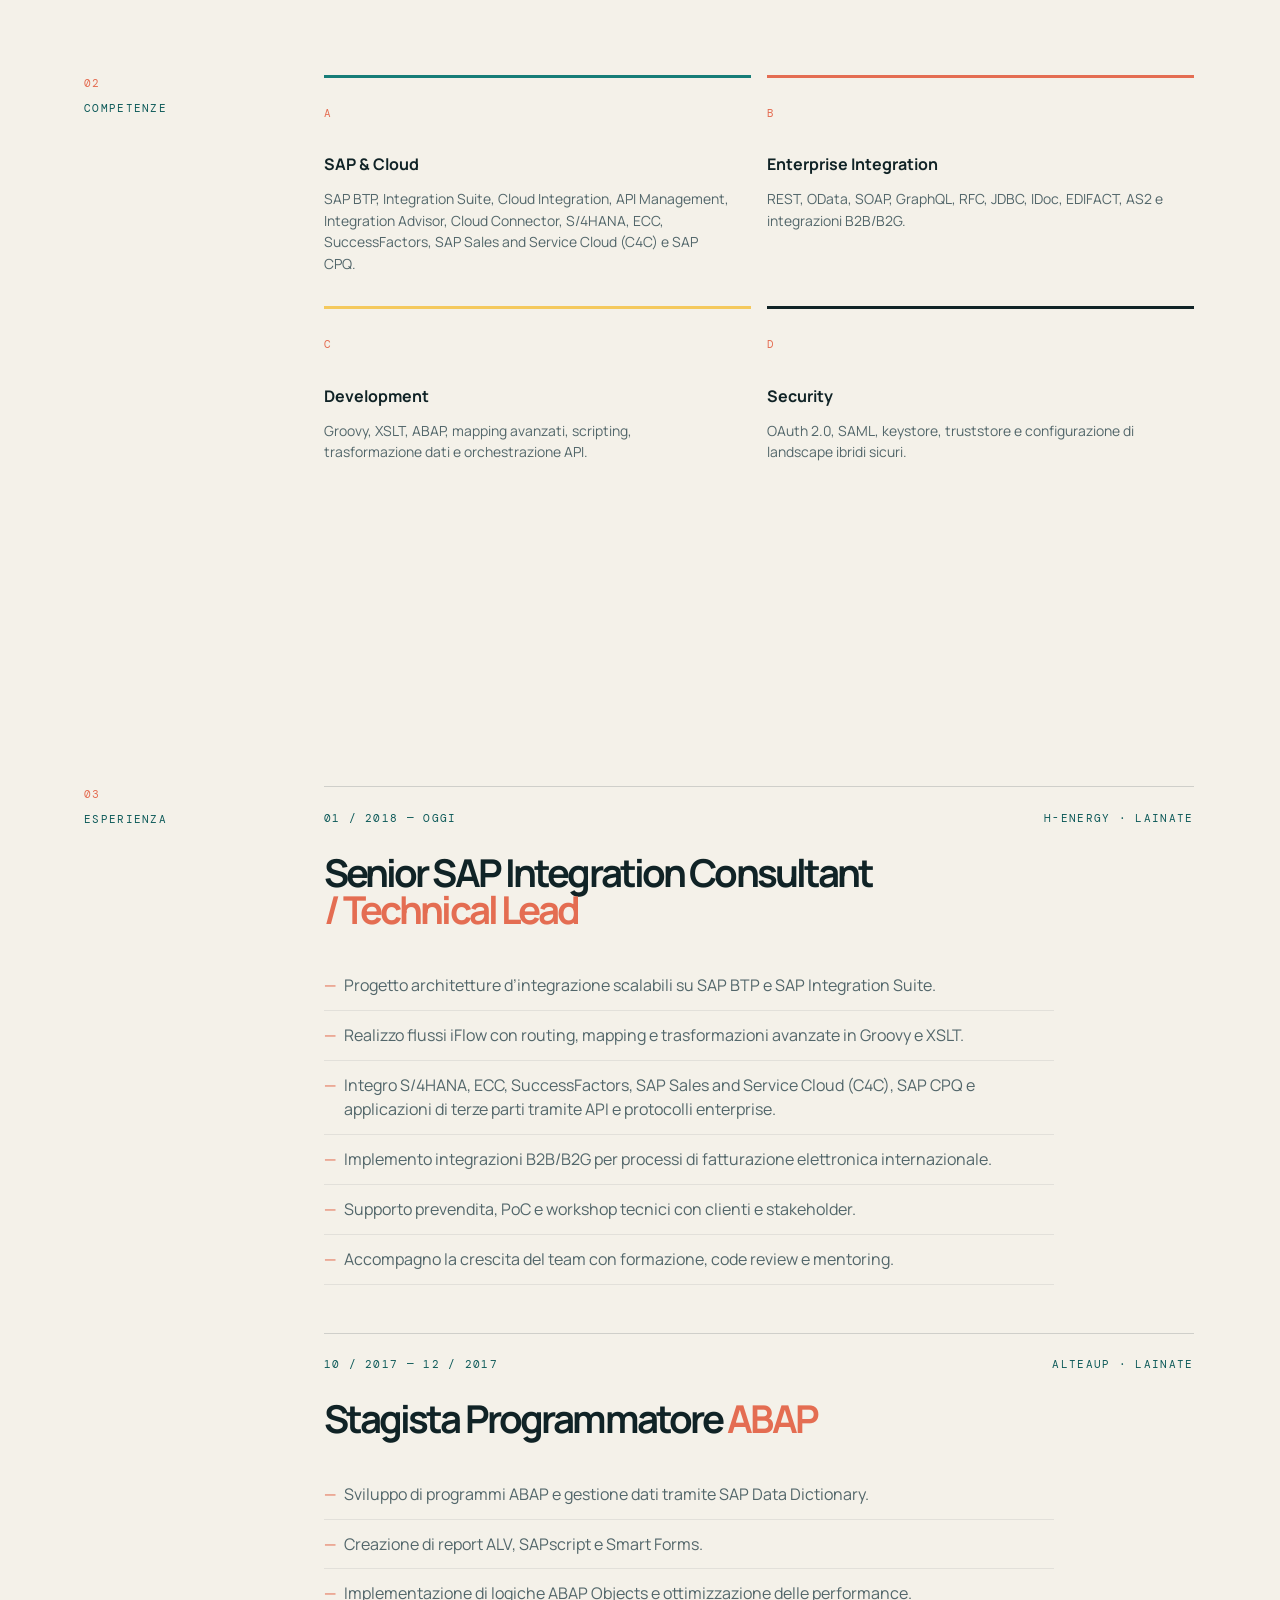
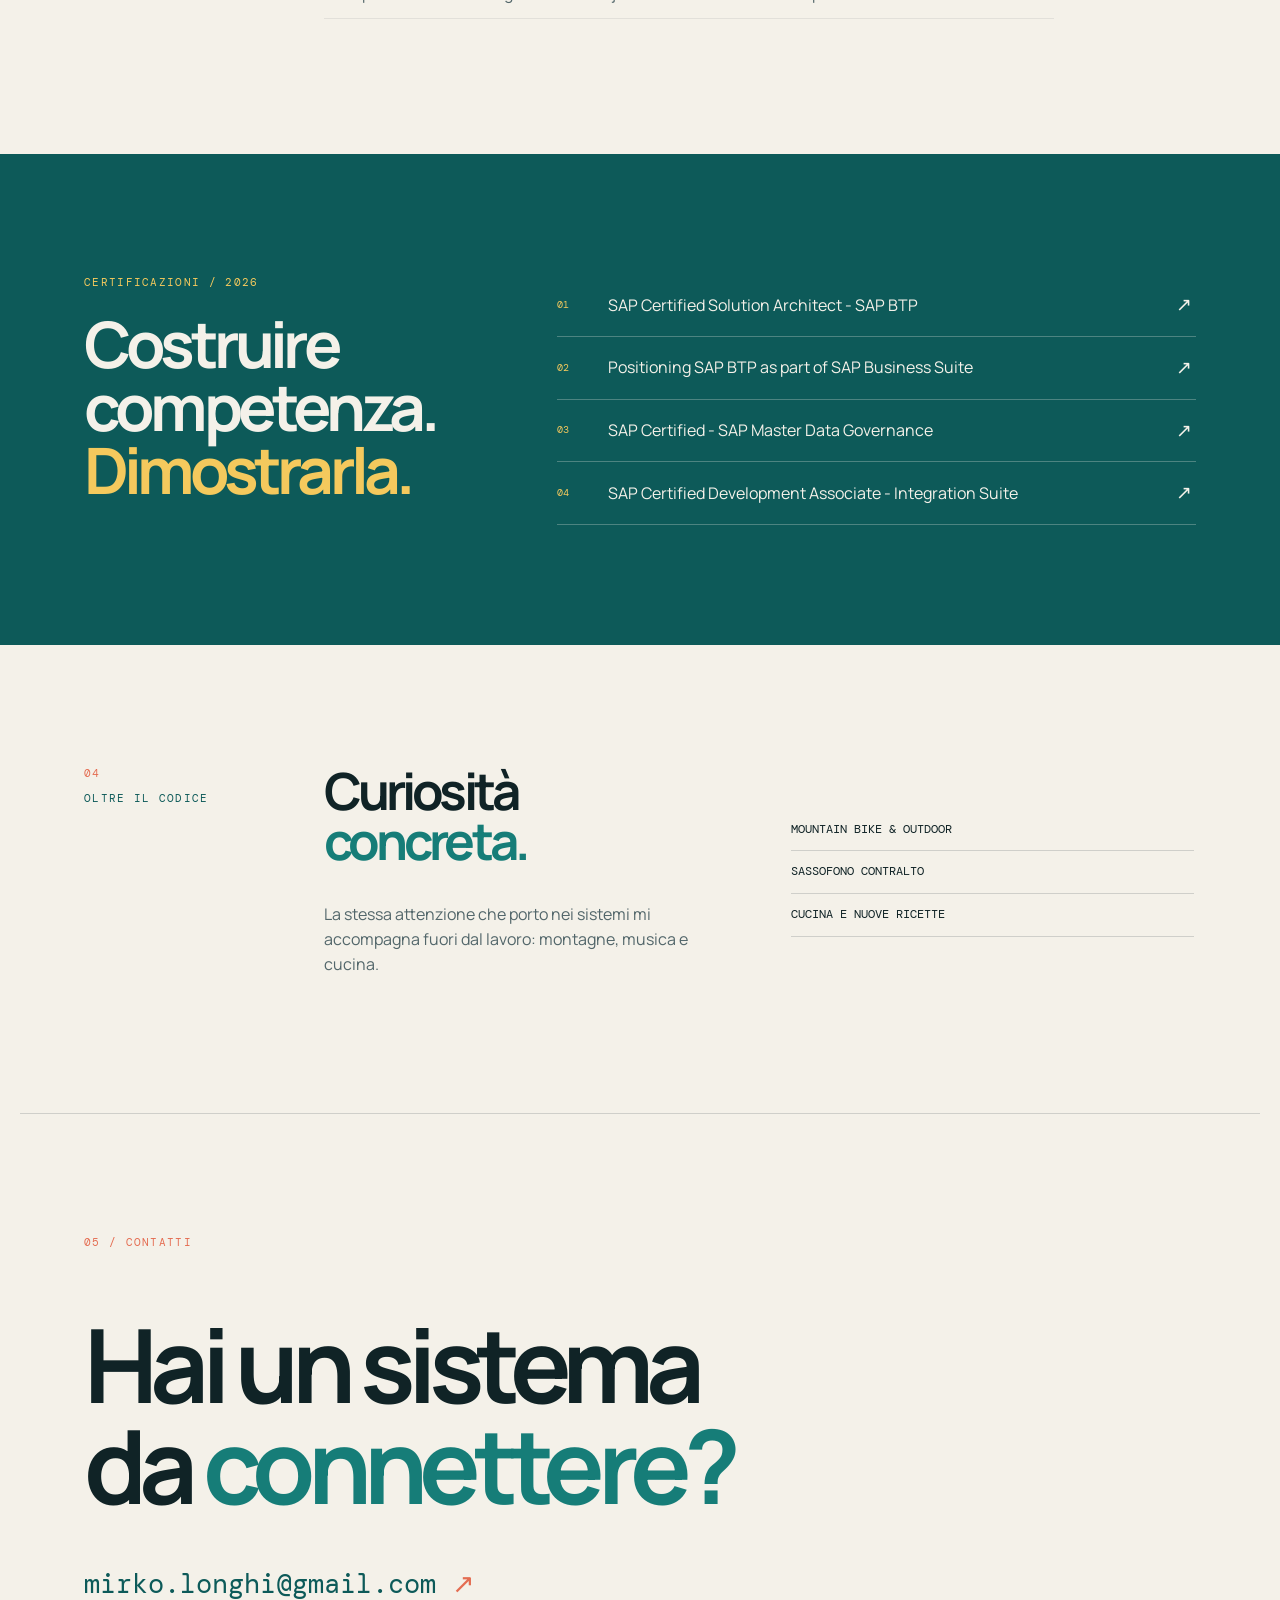
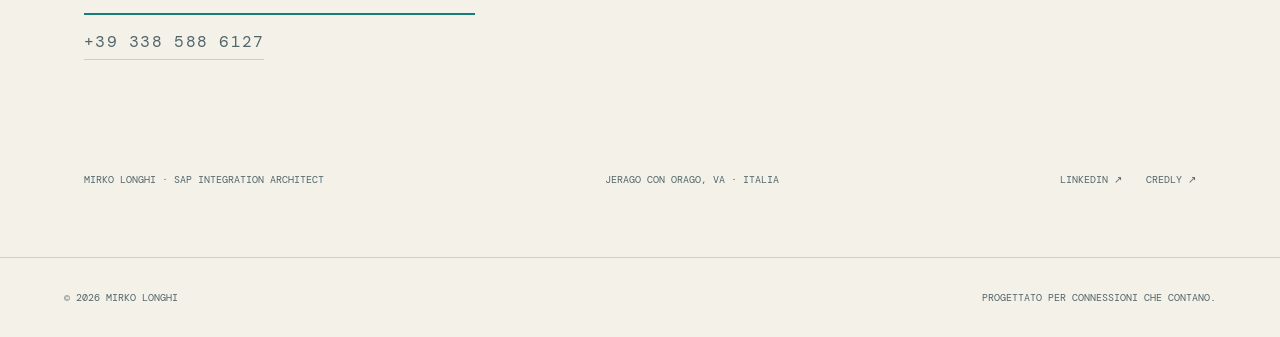
==== commit 70b78af2: "Aggiungi numero di telefono ai contatti" ====
--- a/index.html
+++ b/index.html
@@ -128,7 +128,7 @@
 
     <section class="contact-section section-shell" id="contatti">
       <div class="contact-kicker reveal" data-i18n="contactLabel">05 / CONTATTI</div>
-      <div class="contact-content reveal"><h2 data-i18n-html="contactTitle">Hai un sistema<br>da <em>connettere?</em></h2><a class="email-link" href="mailto:mirko.longhi@gmail.com">mirko.longhi@gmail.com <span aria-hidden="true">↗</span></a></div>
+      <div class="contact-content reveal"><h2 data-i18n-html="contactTitle">Hai un sistema<br>da <em>connettere?</em></h2><div class="contact-links"><a class="email-link" href="mailto:mirko.longhi@gmail.com">mirko.longhi@gmail.com <span aria-hidden="true">↗</span></a><a class="phone-link" href="tel:+393385886127">+39 338 588 6127</a></div></div>
       <div class="contact-footer reveal"><span>Mirko Longhi · SAP Integration Architect</span><span data-i18n="location">Jerago con Orago, VA · Italia</span><div class="social-links"><a href="https://www.linkedin.com/in/mlonghi/" target="_blank" rel="noreferrer">LinkedIn ↗</a><a href="https://www.credly.com/users/mirko-longhi" target="_blank" rel="noreferrer">Credly ↗</a></div></div>
     </section>
   </main>
--- a/styles.css
+++ b/styles.css
@@ -123,8 +123,11 @@
 .contact-kicker { color: var(--coral); }
 .contact-content { padding: 4rem 0 7rem; }
 .contact-content h2 { font-size: clamp(3.4rem, 8vw, 8rem); margin-bottom: 3rem; }
+.contact-links { align-items: flex-start; display: flex; flex-direction: column; gap: .9rem; }
 .email-link { border-bottom: 2px solid var(--teal); color: var(--teal-dark); font-family: var(--mono); font-size: clamp(1rem, 2.2vw, 1.7rem); padding-bottom: .5rem; }
 .email-link span { color: var(--coral); }
+.phone-link { border-bottom: 1px solid var(--line); color: var(--muted); font-family: var(--mono); font-size: clamp(.85rem, 1.3vw, 1rem); letter-spacing: .08em; padding-bottom: .25rem; }
+.phone-link:hover { color: var(--teal); }
 .contact-footer, .site-footer { color: var(--muted); display: flex; font-family: var(--mono); font-size: .62rem; justify-content: space-between; text-transform: uppercase; }
 .social-links { display: flex; gap: 1.5rem; }
 .social-links a:hover { color: var(--teal); }
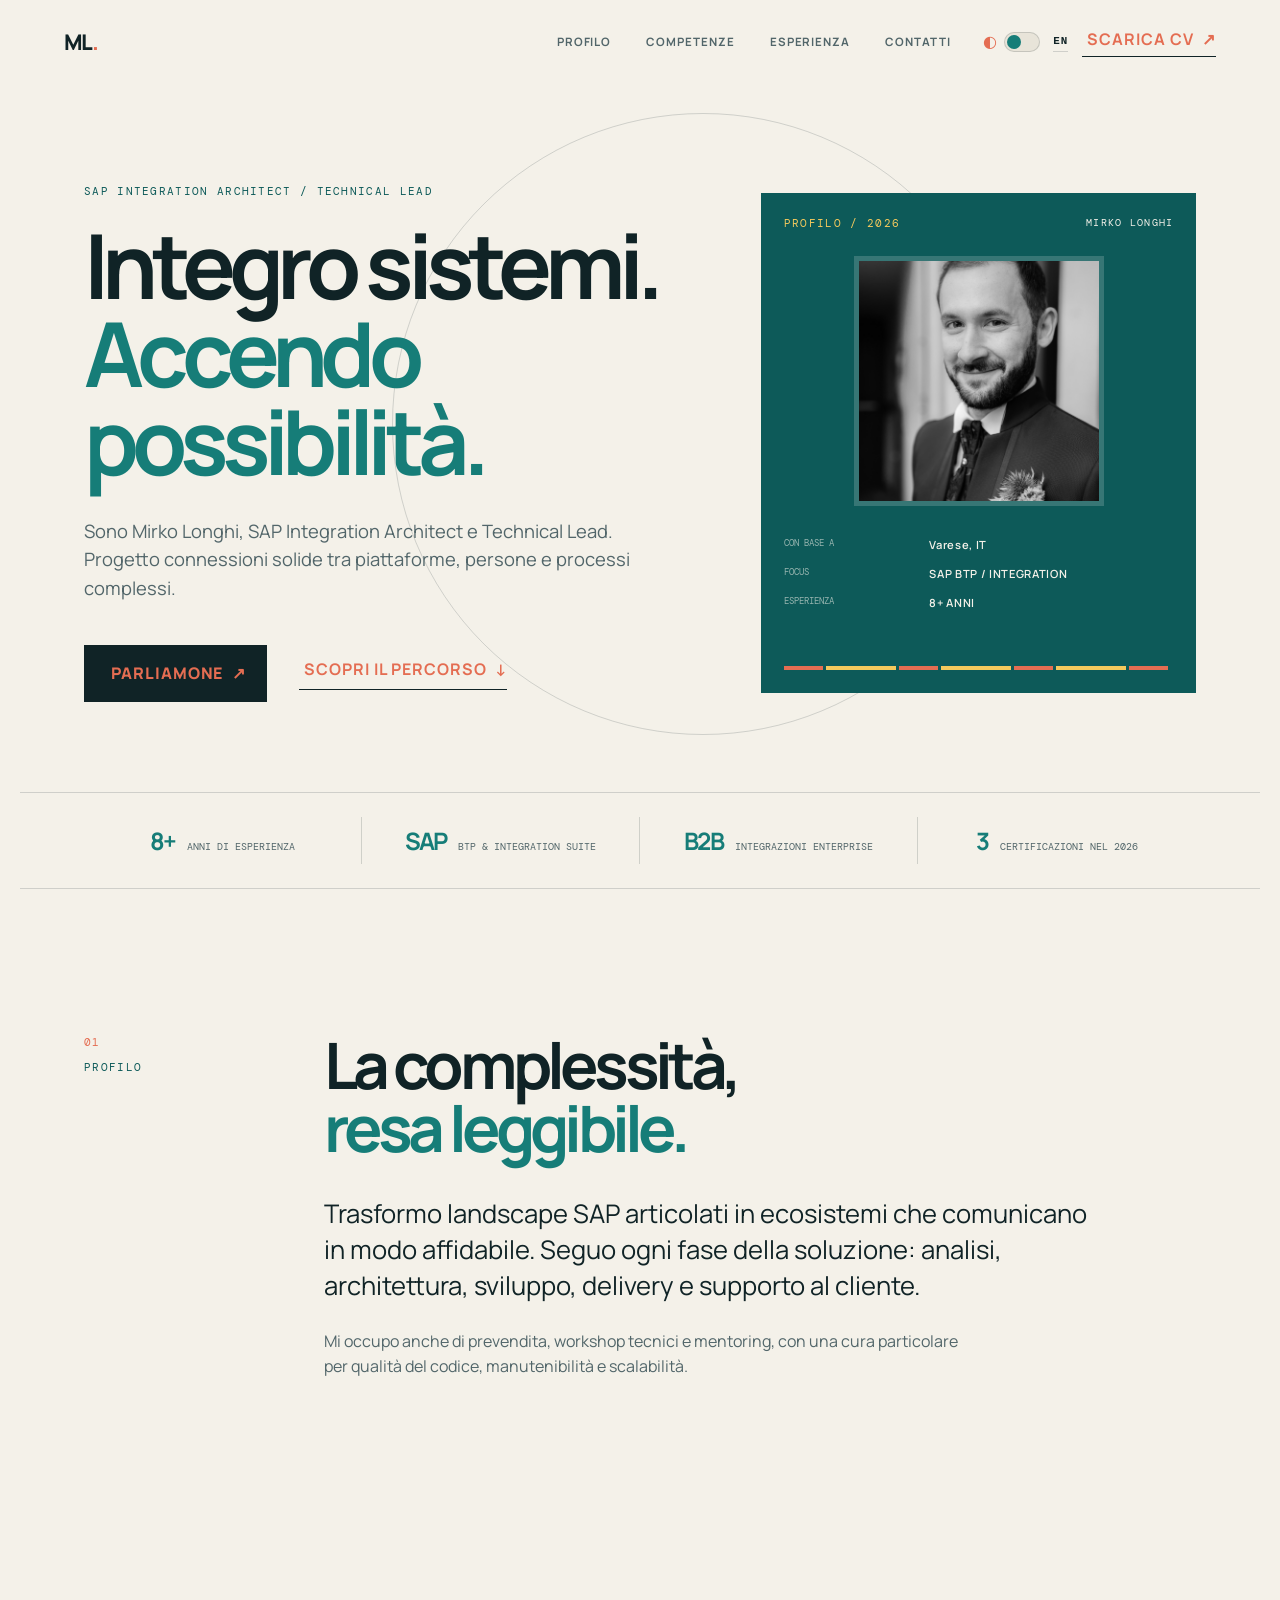
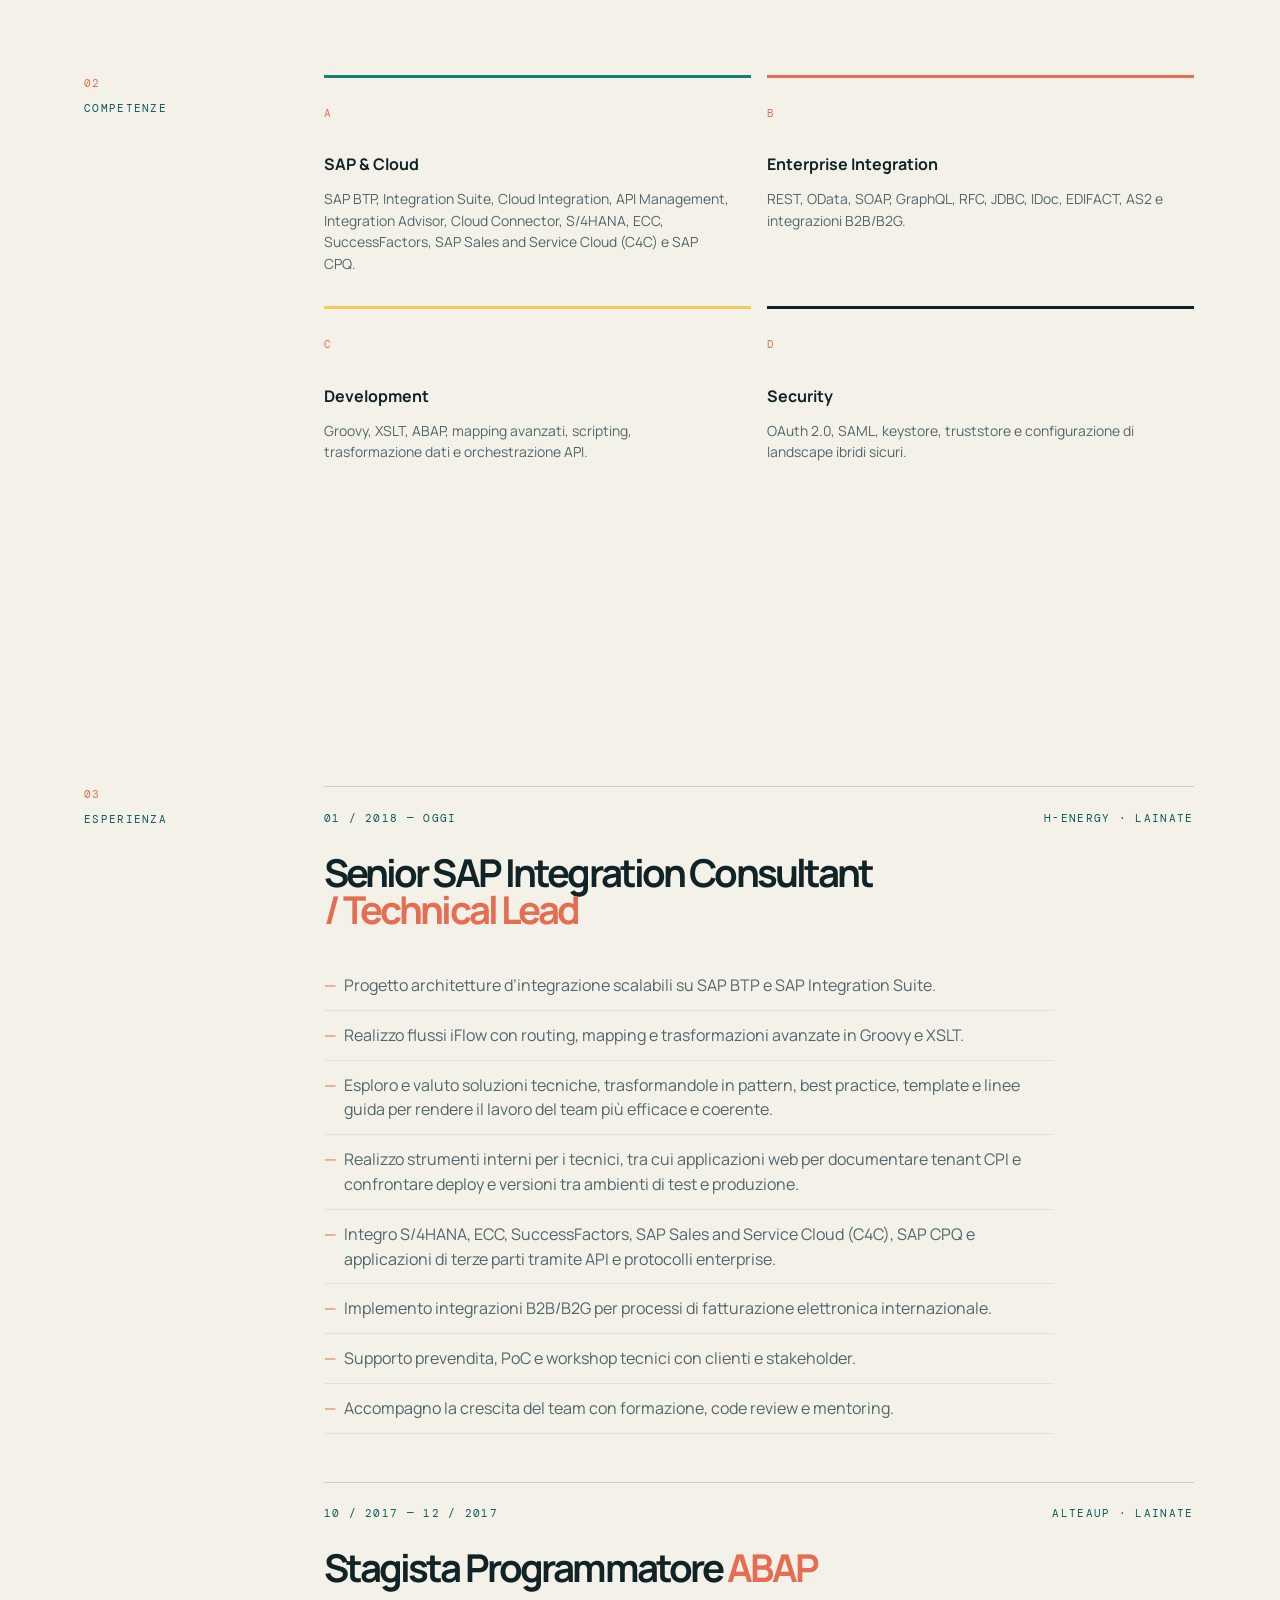
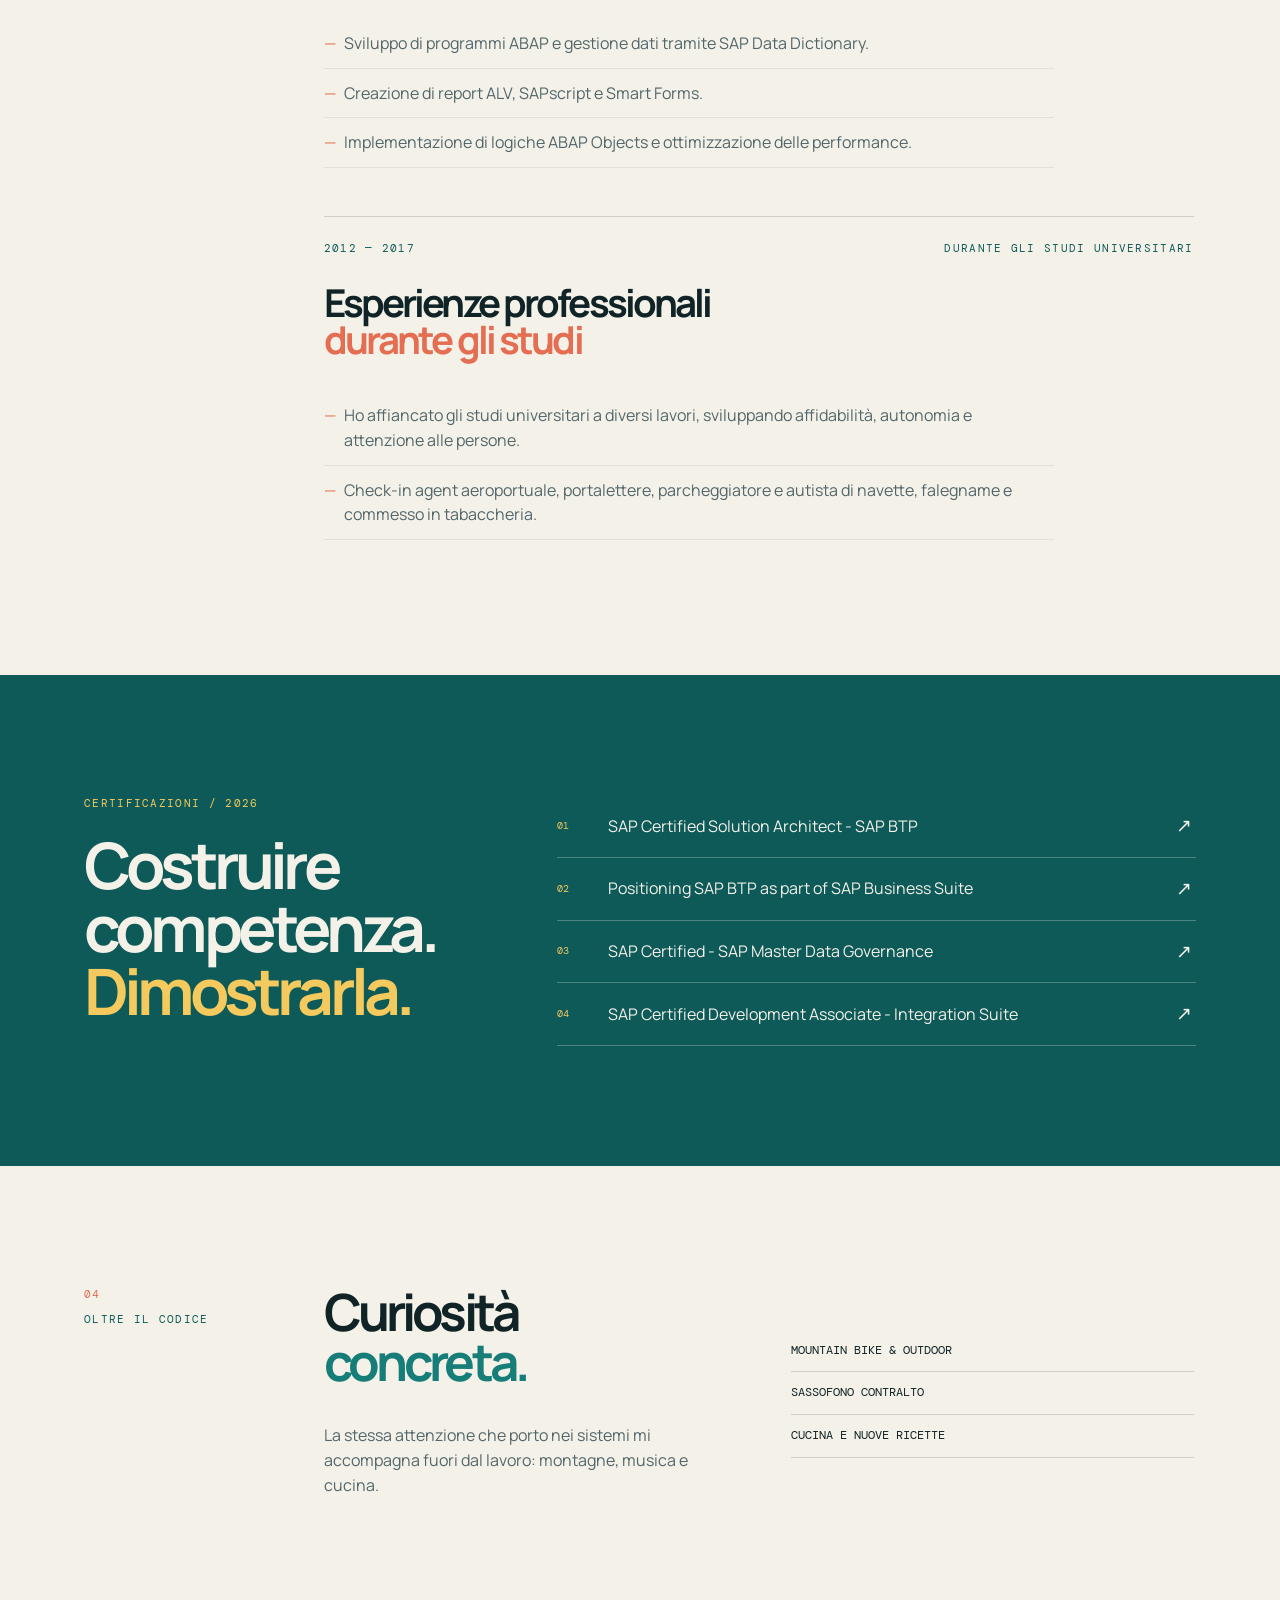
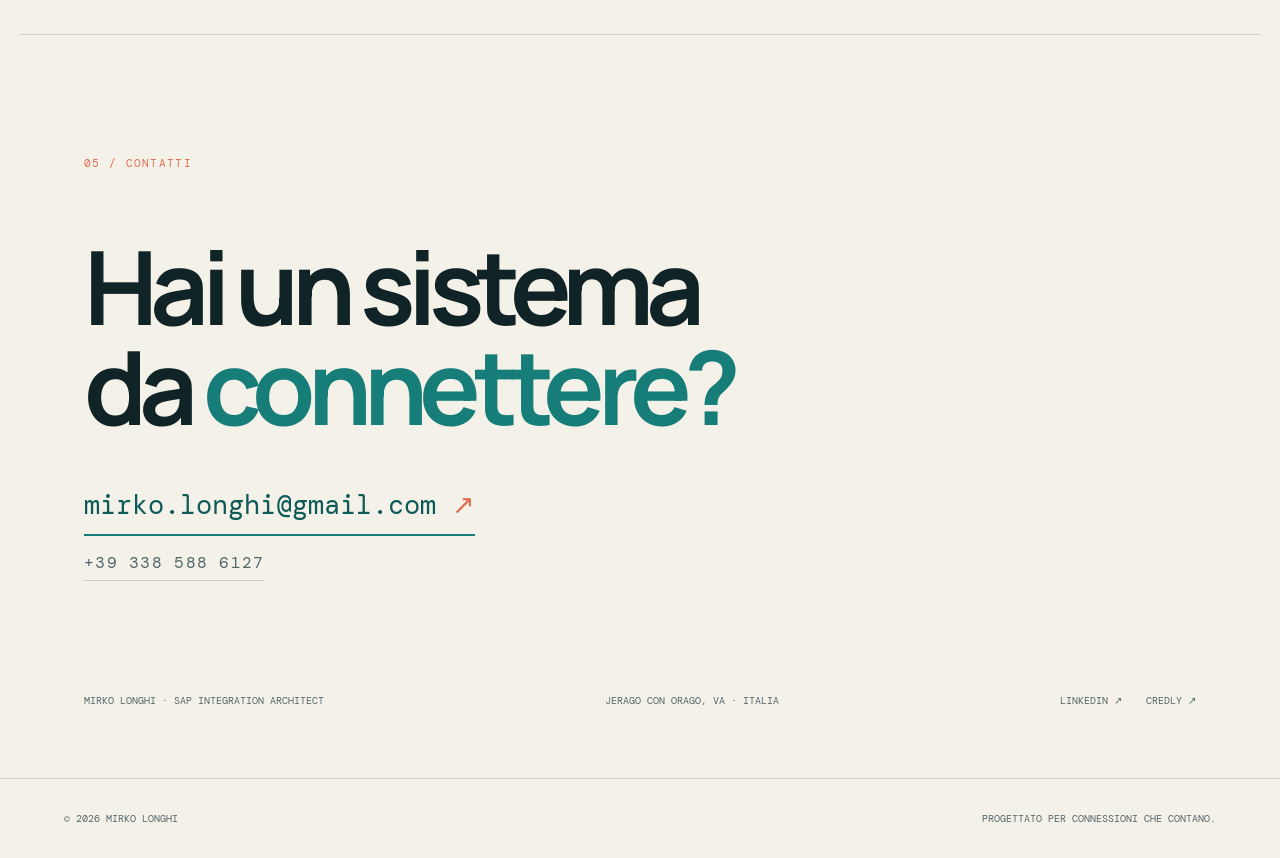
==== commit 5a4ad5f9: "Aggiorna esperienze e CV PDF" ====
--- a/index.html
+++ b/index.html
@@ -88,6 +88,8 @@
           <ul class="experience-list">
             <li data-i18n="job1">Progetto architetture d’integrazione scalabili su SAP BTP e SAP Integration Suite.</li>
             <li data-i18n="job2">Realizzo flussi iFlow con routing, mapping e trasformazioni avanzate in Groovy e XSLT.</li>
+            <li data-i18n="jobInnovation">Esploro e valuto soluzioni tecniche, trasformandole in pattern, best practice, template e linee guida per rendere il lavoro del team più efficace e coerente.</li>
+            <li data-i18n="jobTools">Realizzo strumenti interni per i tecnici, tra cui applicazioni web per documentare tenant CPI e confrontare deploy e versioni tra ambienti di test e produzione.</li>
             <li data-i18n="job3">Integro S/4HANA, ECC, SuccessFactors, SAP Sales and Service Cloud (C4C), SAP CPQ e applicazioni di terze parti tramite API e protocolli enterprise.</li>
             <li data-i18n="job4">Implemento integrazioni B2B/B2G per processi di fatturazione elettronica internazionale.</li>
             <li data-i18n="job5">Supporto prevendita, PoC e workshop tecnici con clienti e stakeholder.</li>
@@ -101,6 +103,14 @@
             <li data-i18n="internJob1">Sviluppo di programmi ABAP e gestione dati tramite SAP Data Dictionary.</li>
             <li data-i18n="internJob2">Creazione di report ALV, SAPscript e Smart Forms.</li>
             <li data-i18n="internJob3">Implementazione di logiche ABAP Objects e ottimizzazione delle performance.</li>
+          </ul>
+        </article>
+        <article class="timeline-item">
+          <div class="timeline-meta"><span data-i18n="studentWorkPeriod">2012 — 2017</span><span data-i18n="studentWorkContext">DURANTE GLI STUDI UNIVERSITARI</span></div>
+          <h2 data-i18n-html="studentWorkTitle">Esperienze professionali<br><em>durante gli studi</em></h2>
+          <ul class="experience-list">
+            <li data-i18n="studentWorkIntro">Ho affiancato gli studi universitari a diversi lavori, sviluppando affidabilità, autonomia e attenzione alle persone.</li>
+            <li data-i18n="studentWorkRoles">Check-in agent aeroportuale, portalettere, parcheggiatore e autista di navette, falegname e commesso in tabaccheria.</li>
           </ul>
         </article>
       </div>
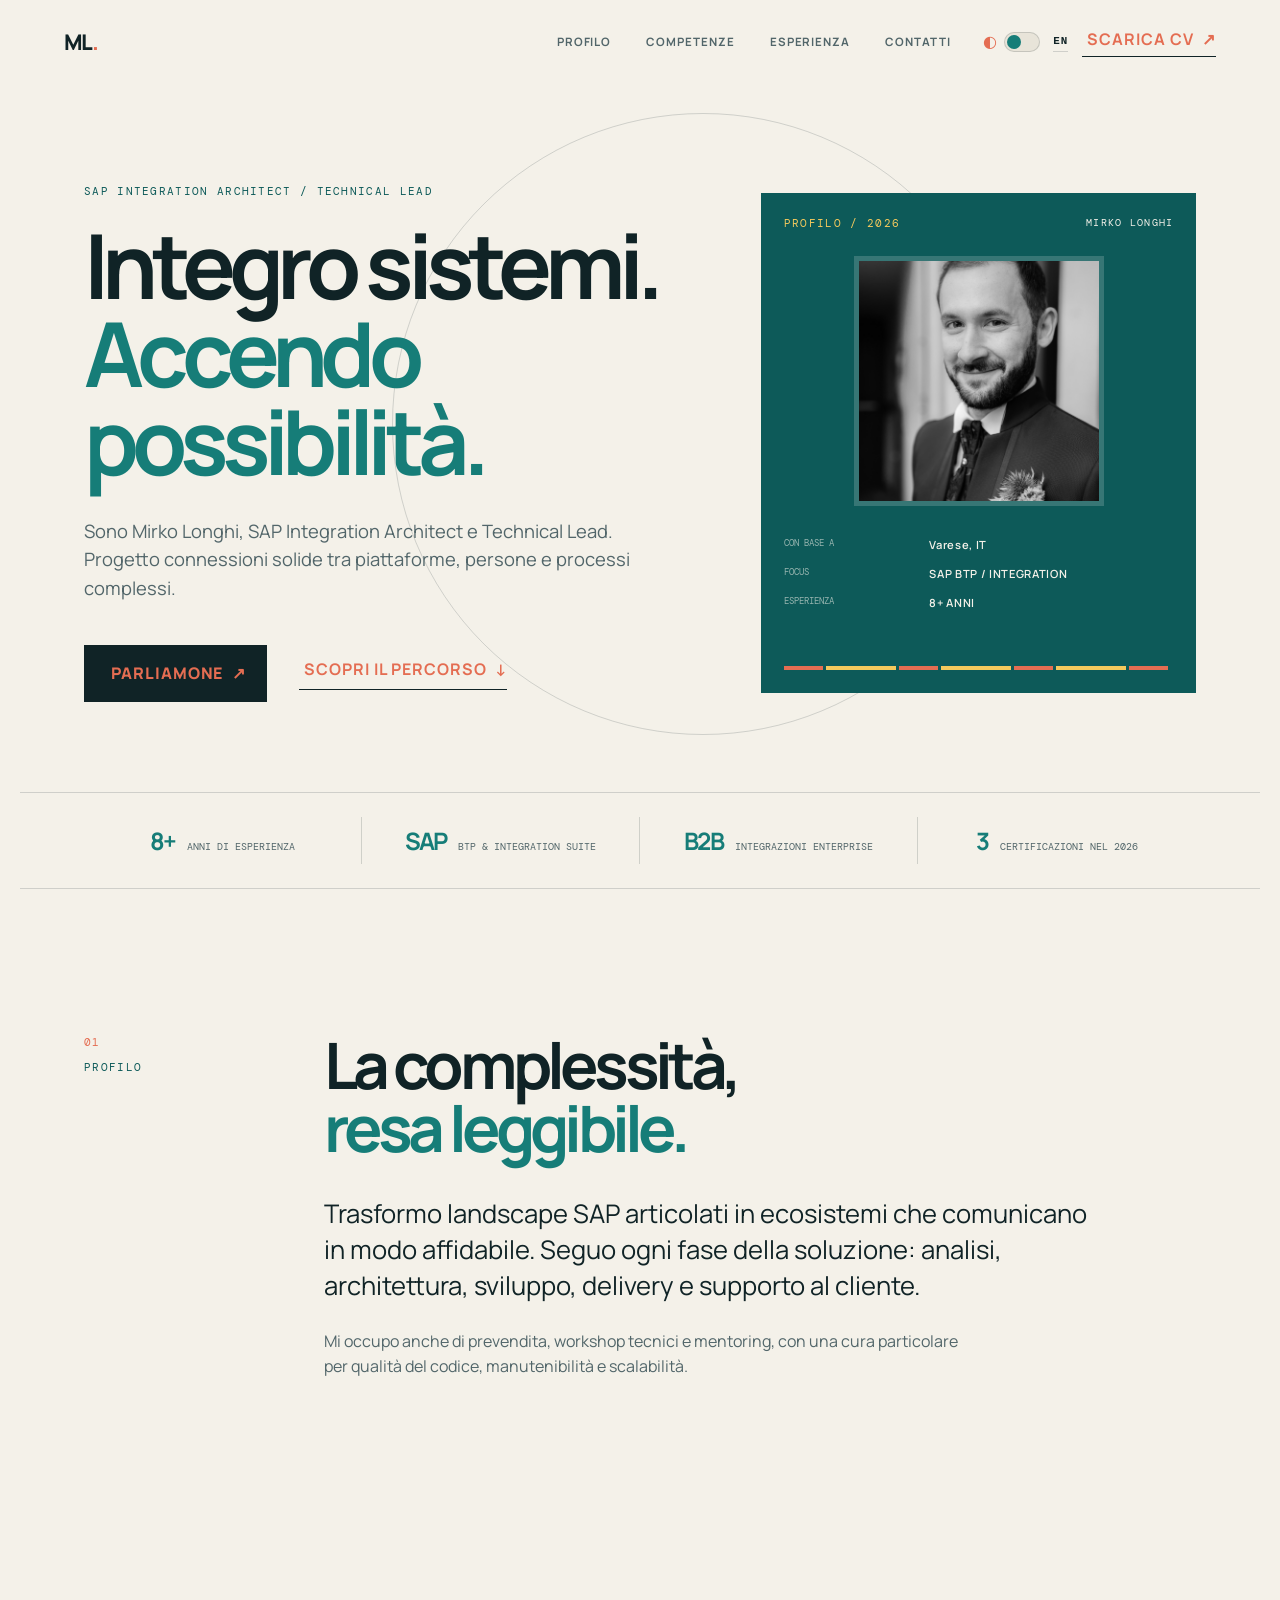
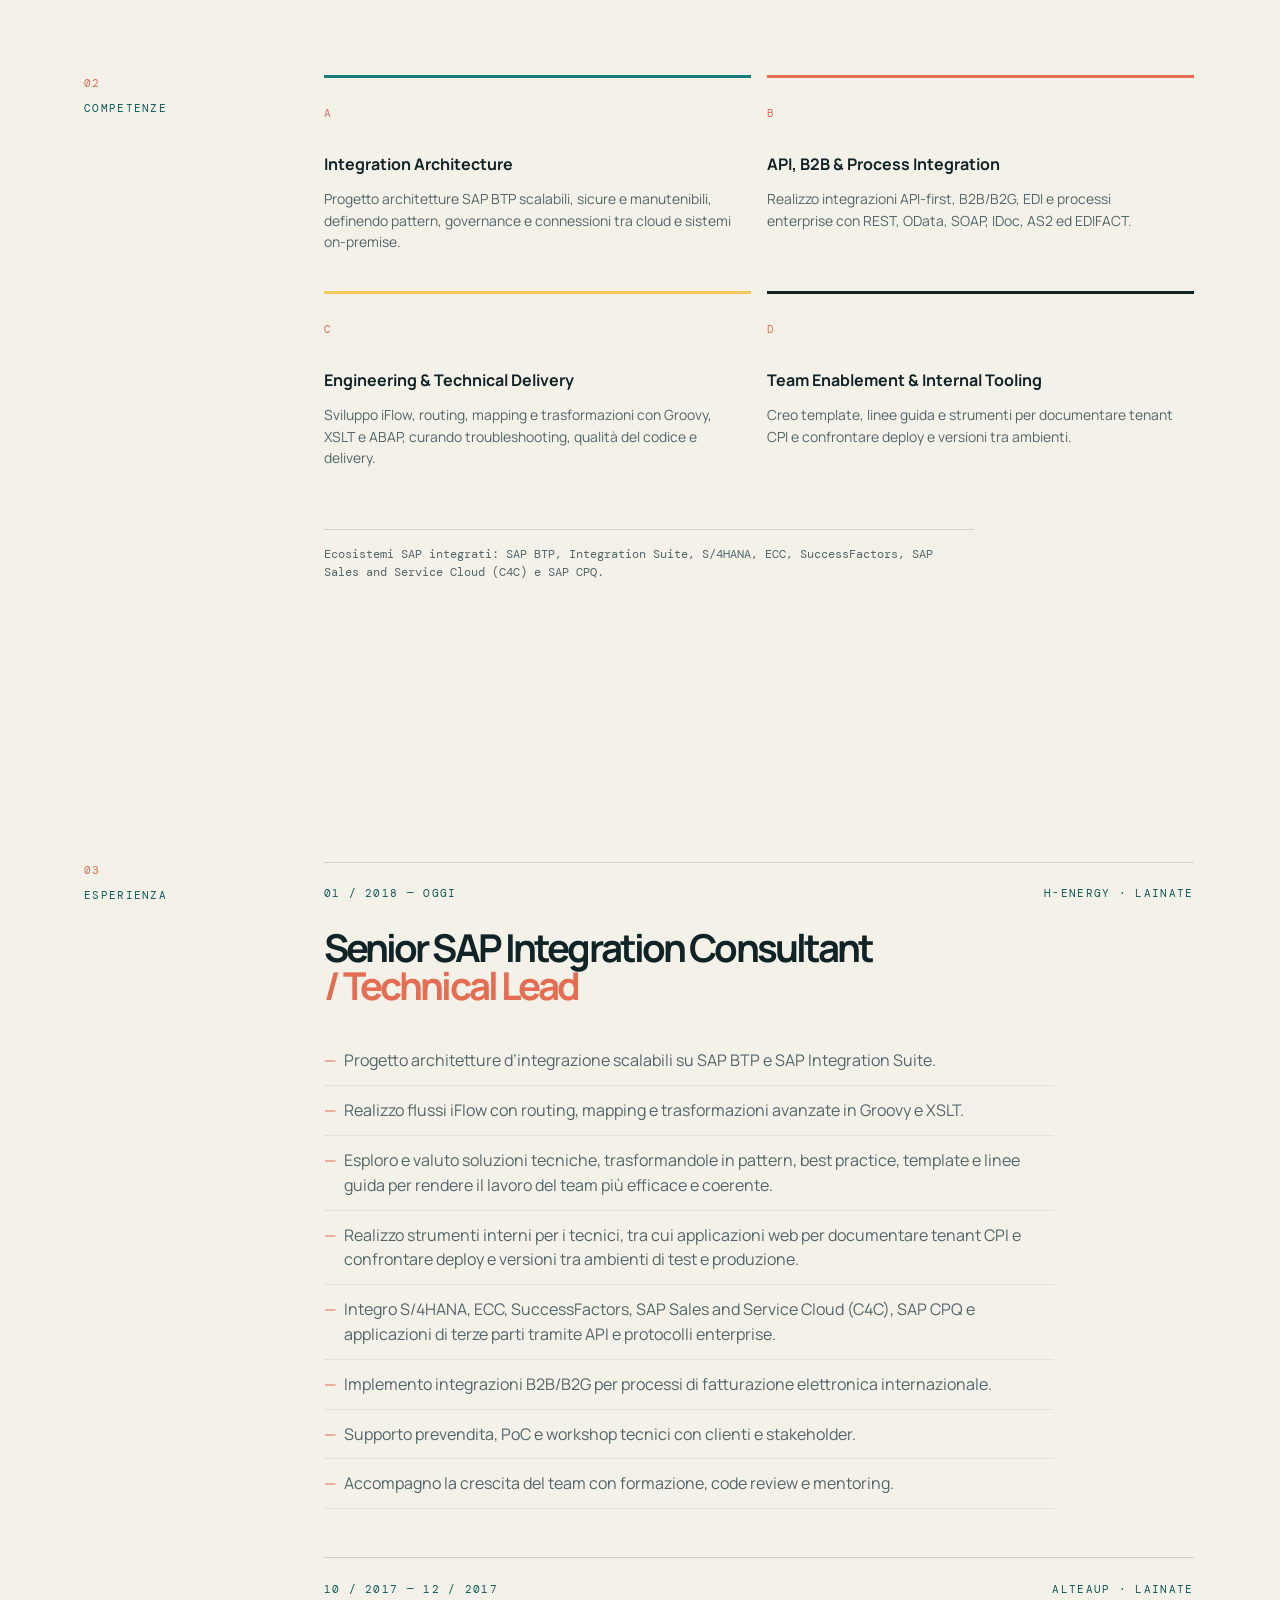
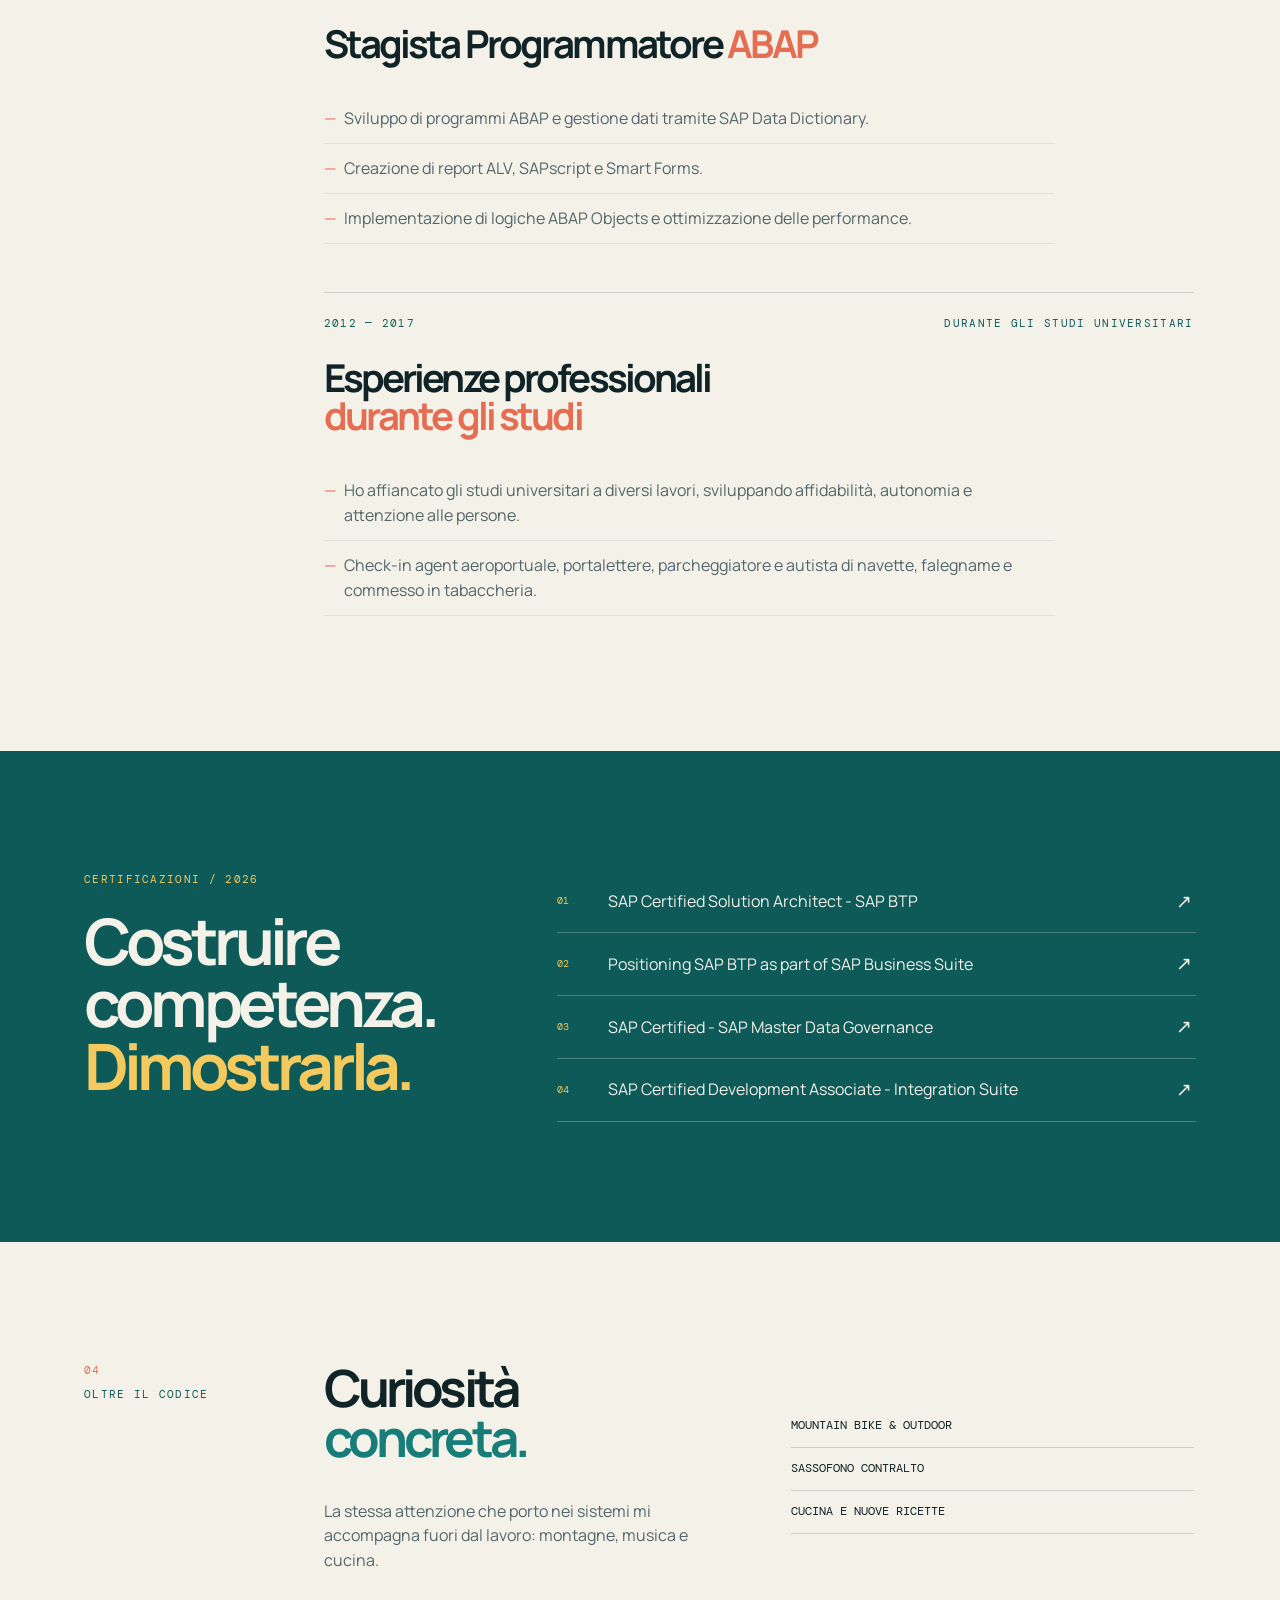
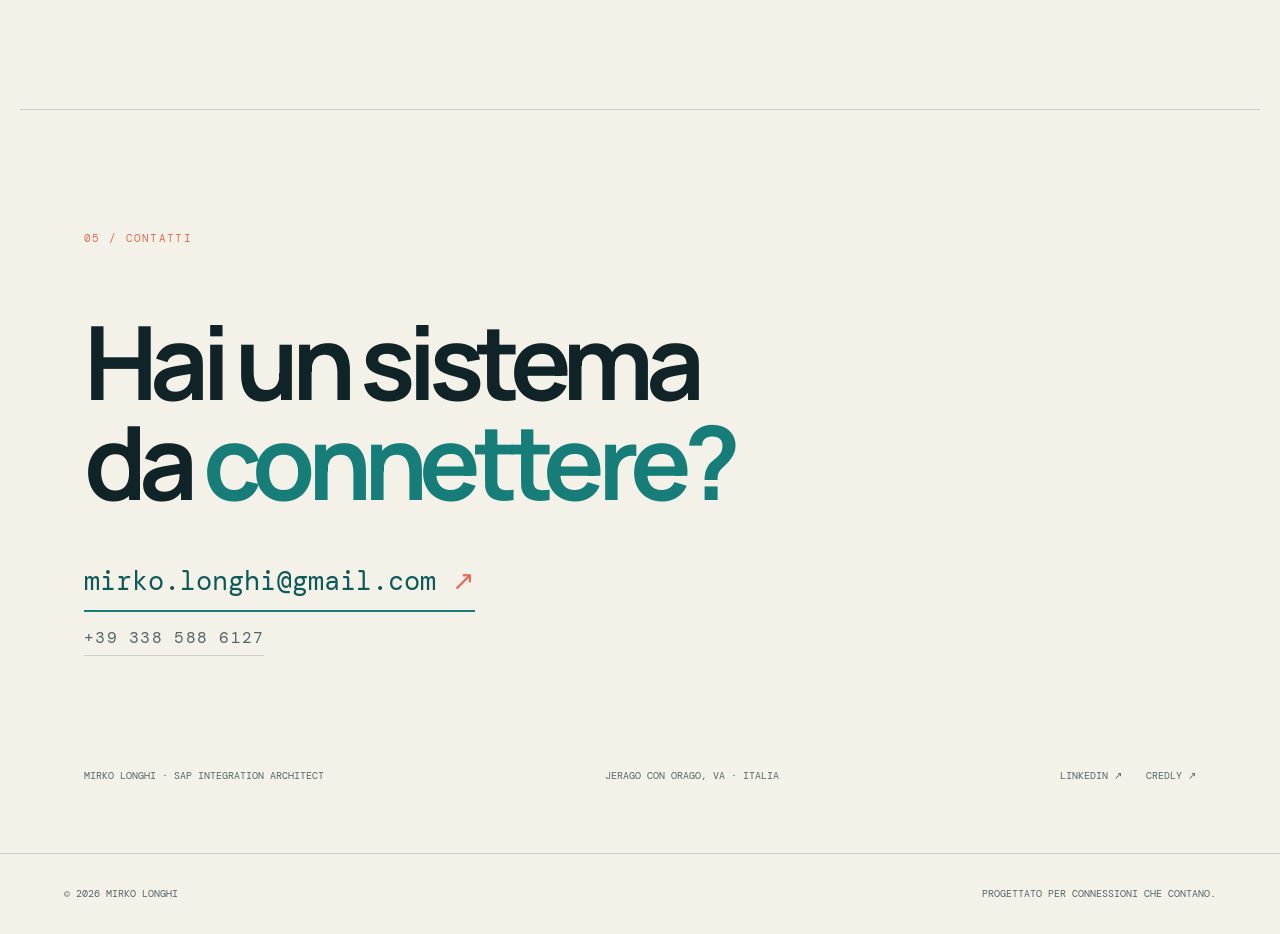
==== commit c001b0a0: "Riorganizza competenze e impaginazione CV" ====
--- a/index.html
+++ b/index.html
@@ -71,11 +71,12 @@
       <div class="section-label reveal"><span>02</span><span data-i18n="skills">Competenze</span></div>
       <div class="section-content reveal">
         <div class="skill-grid">
-          <article class="skill-card"><span class="skill-index">A</span><h3>SAP & Cloud</h3><p data-i18n="sapCloud">SAP BTP, Integration Suite, Cloud Integration, API Management, Integration Advisor, Cloud Connector, S/4HANA, ECC, SuccessFactors, SAP Sales and Service Cloud (C4C) e SAP CPQ.</p></article>
-          <article class="skill-card"><span class="skill-index">B</span><h3 data-i18n="enterpriseIntegration">Enterprise Integration</h3><p data-i18n="enterpriseIntegrationBody">REST, OData, SOAP, GraphQL, RFC, JDBC, IDoc, EDIFACT, AS2 e integrazioni B2B/B2G.</p></article>
-          <article class="skill-card"><span class="skill-index">C</span><h3 data-i18n="development">Development</h3><p data-i18n="developmentBody">Groovy, XSLT, ABAP, mapping avanzati, scripting, data transformation e orchestrazione API.</p></article>
-          <article class="skill-card"><span class="skill-index">D</span><h3 data-i18n="security">Security</h3><p data-i18n="securityBody">OAuth 2.0, SAML, keystore, truststore e configurazione di landscape ibridi sicuri.</p></article>
+          <article class="skill-card"><span class="skill-index">A</span><h3 data-i18n="integrationArchitecture">Integration Architecture</h3><p data-i18n="integrationArchitectureBody">Progetto architetture SAP BTP scalabili, sicure e manutenibili, definendo pattern, governance e connessioni tra cloud e sistemi on-premise.</p></article>
+          <article class="skill-card"><span class="skill-index">B</span><h3 data-i18n="apiProcessIntegration">API, B2B & Process Integration</h3><p data-i18n="apiProcessIntegrationBody">Realizzo integrazioni API-first, B2B/B2G, EDI e processi enterprise con REST, OData, SOAP, IDoc, AS2 ed EDIFACT.</p></article>
+          <article class="skill-card"><span class="skill-index">C</span><h3 data-i18n="engineeringDelivery">Engineering & Technical Delivery</h3><p data-i18n="engineeringDeliveryBody">Sviluppo iFlow, routing, mapping e trasformazioni con Groovy, XSLT e ABAP, curando troubleshooting, qualità del codice e delivery.</p></article>
+          <article class="skill-card"><span class="skill-index">D</span><h3 data-i18n="teamEnablement">Team Enablement & Internal Tooling</h3><p data-i18n="teamEnablementBody">Creo template, linee guida e strumenti per documentare tenant CPI e confrontare deploy e versioni tra ambienti.</p></article>
         </div>
+        <p class="ecosystem-note" data-i18n="sapEcosystems">Ecosistemi SAP integrati: SAP BTP, Integration Suite, S/4HANA, ECC, SuccessFactors, SAP Sales and Service Cloud (C4C) e SAP CPQ.</p>
       </div>
     </section>
 
--- a/styles.css
+++ b/styles.css
@@ -95,6 +95,7 @@
 .skill-index { color: var(--coral); font-family: var(--mono); font-size: .68rem; }
 .skill-card h3 { font-size: 1rem; margin: 1.8rem 0 .7rem; }
 .skill-card p { color: var(--muted); font-size: .87rem; margin: 0; }
+.ecosystem-note { border-top: 1px solid var(--line); color: var(--muted); font-family: var(--mono); font-size: .72rem; margin: 2.4rem 0 0; padding-top: 1rem; }
 .timeline-item { border-top: 1px solid var(--line); padding: 1.4rem 0 3rem; }
 .timeline-item:last-child { padding-bottom: 0; }
 .timeline-meta { display: flex; justify-content: space-between; }
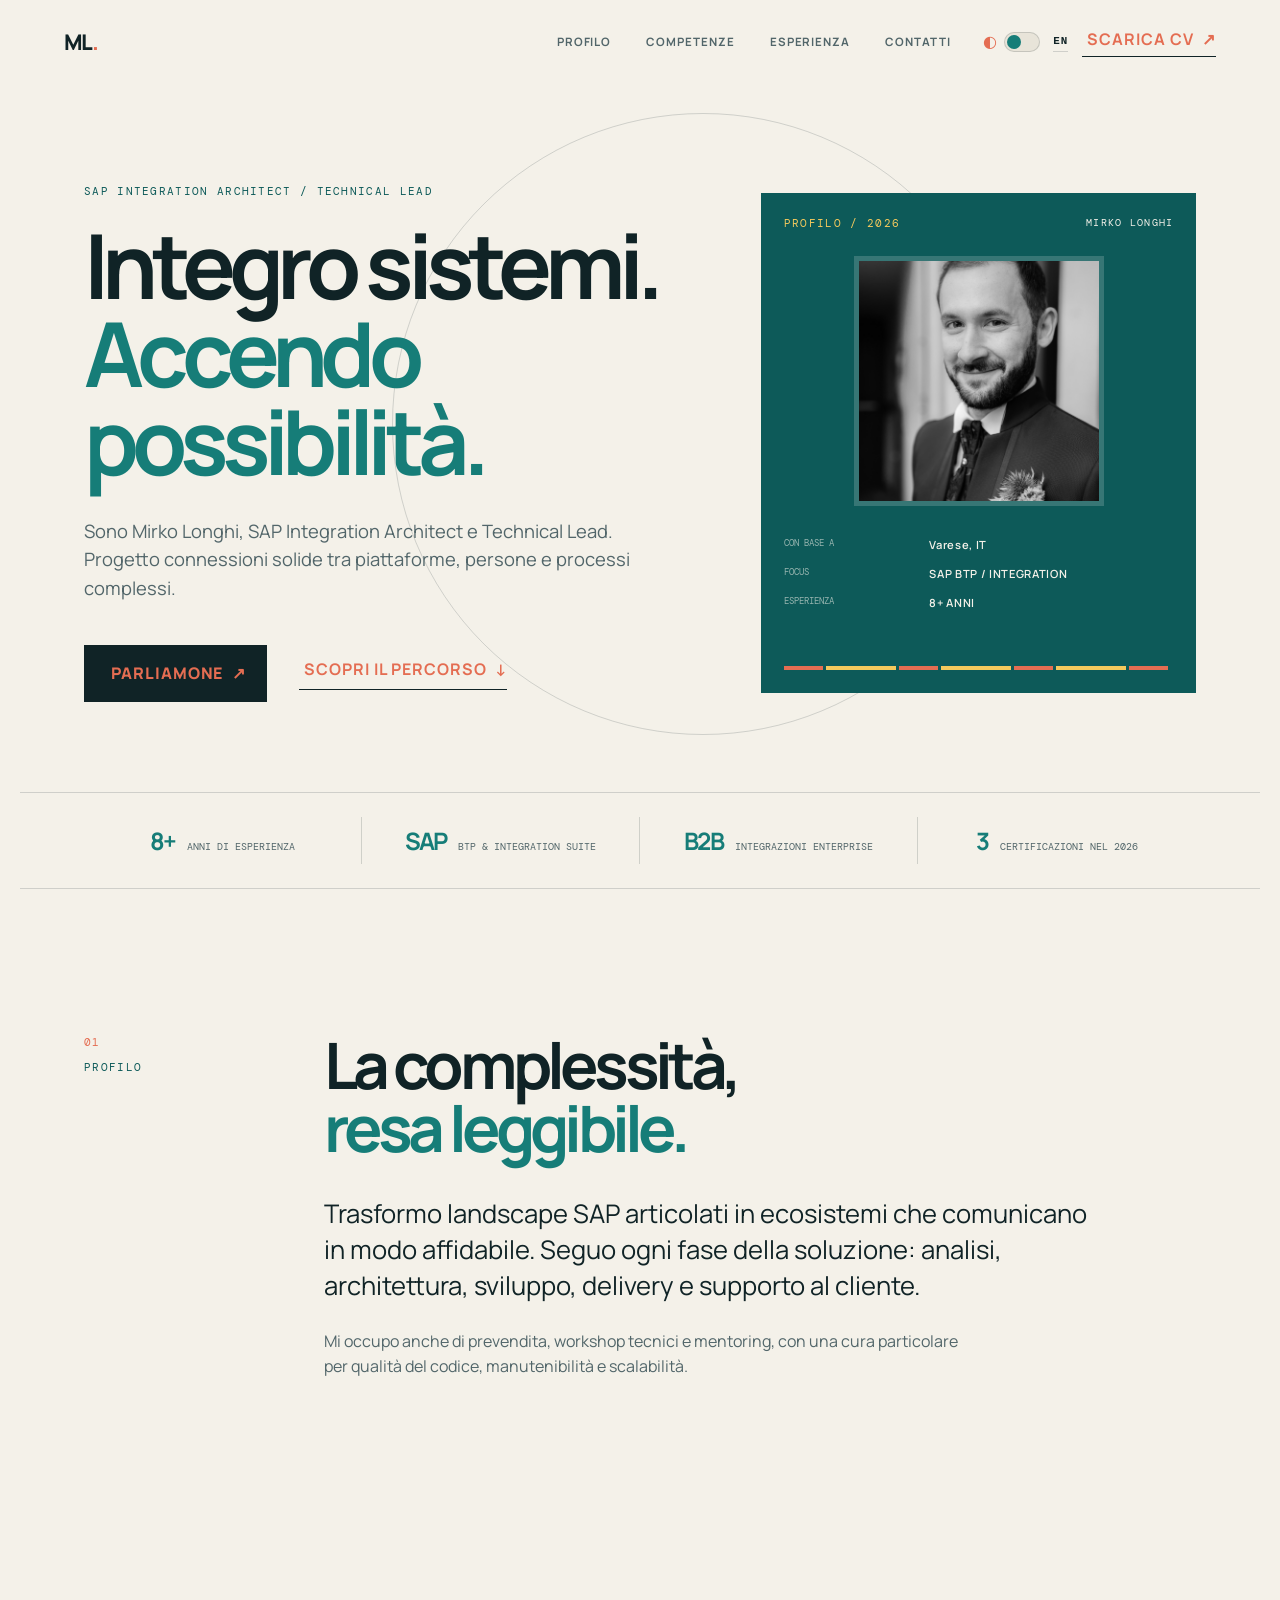
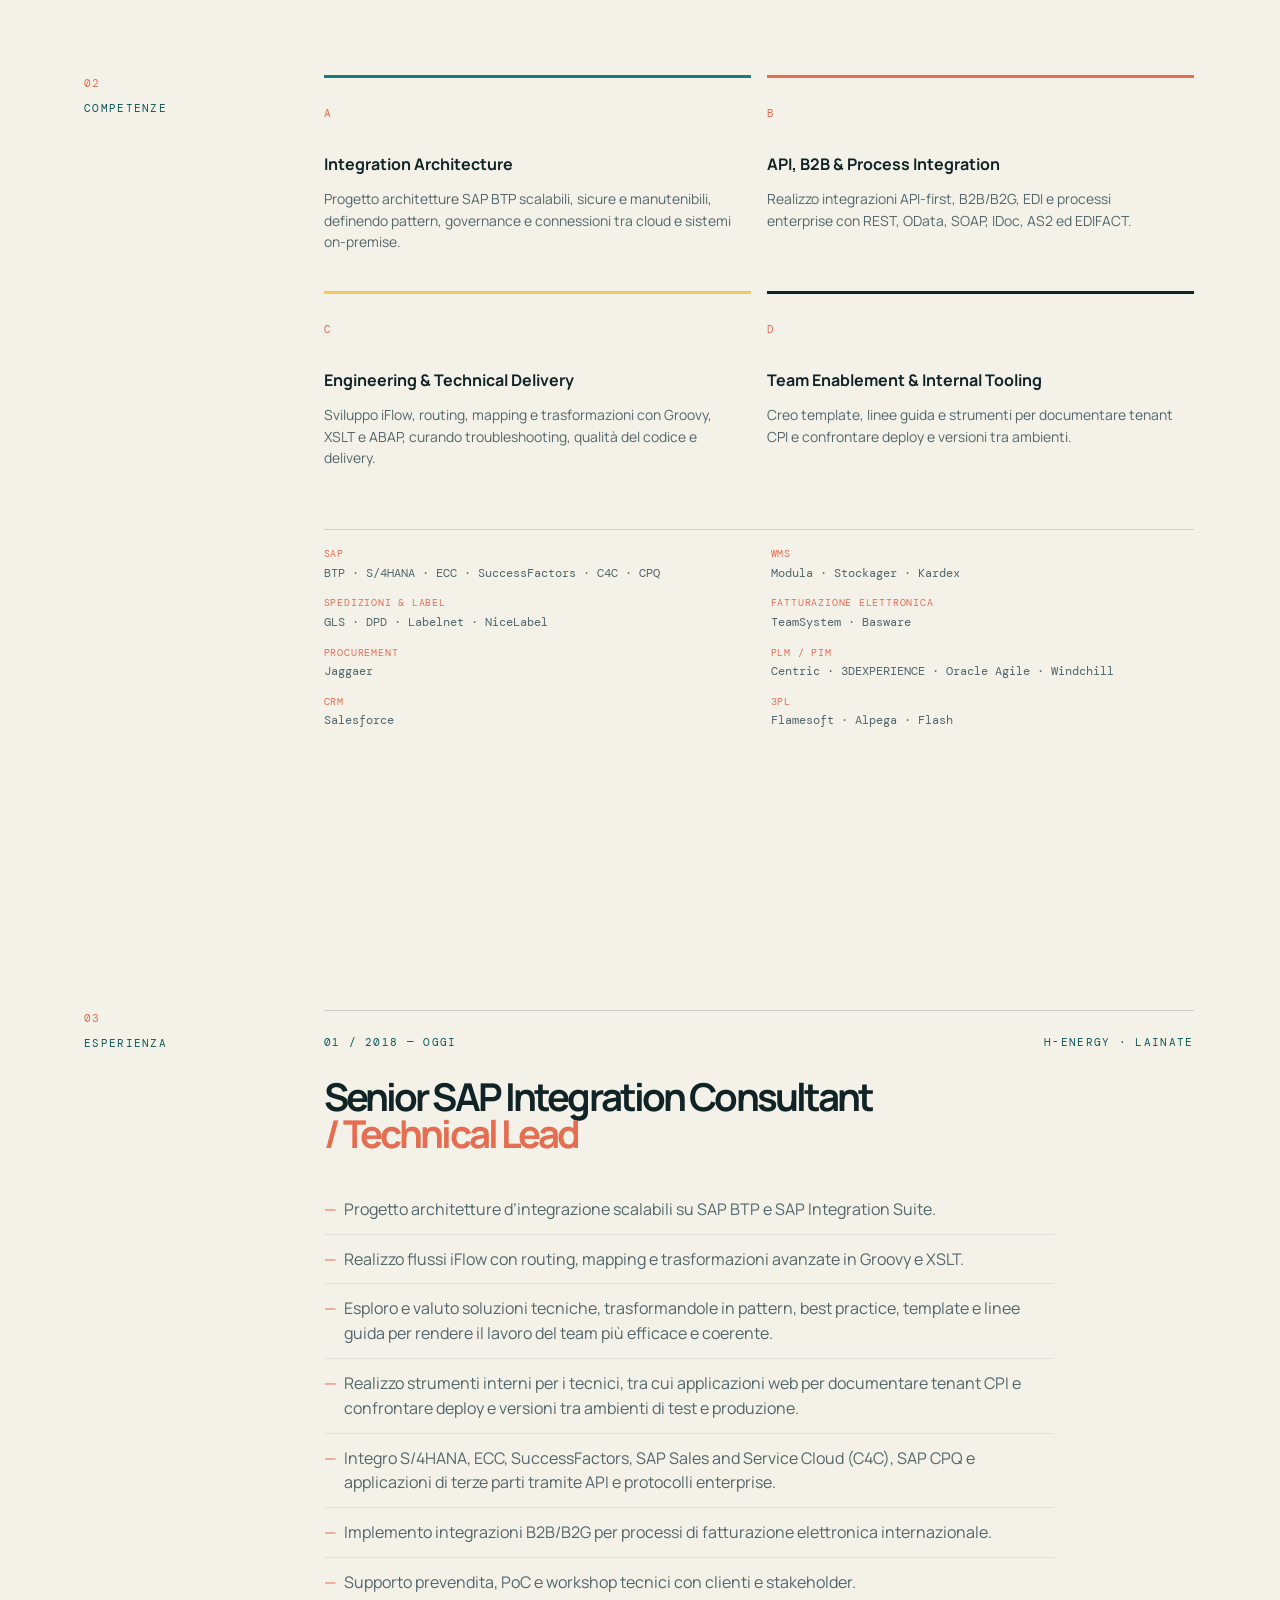
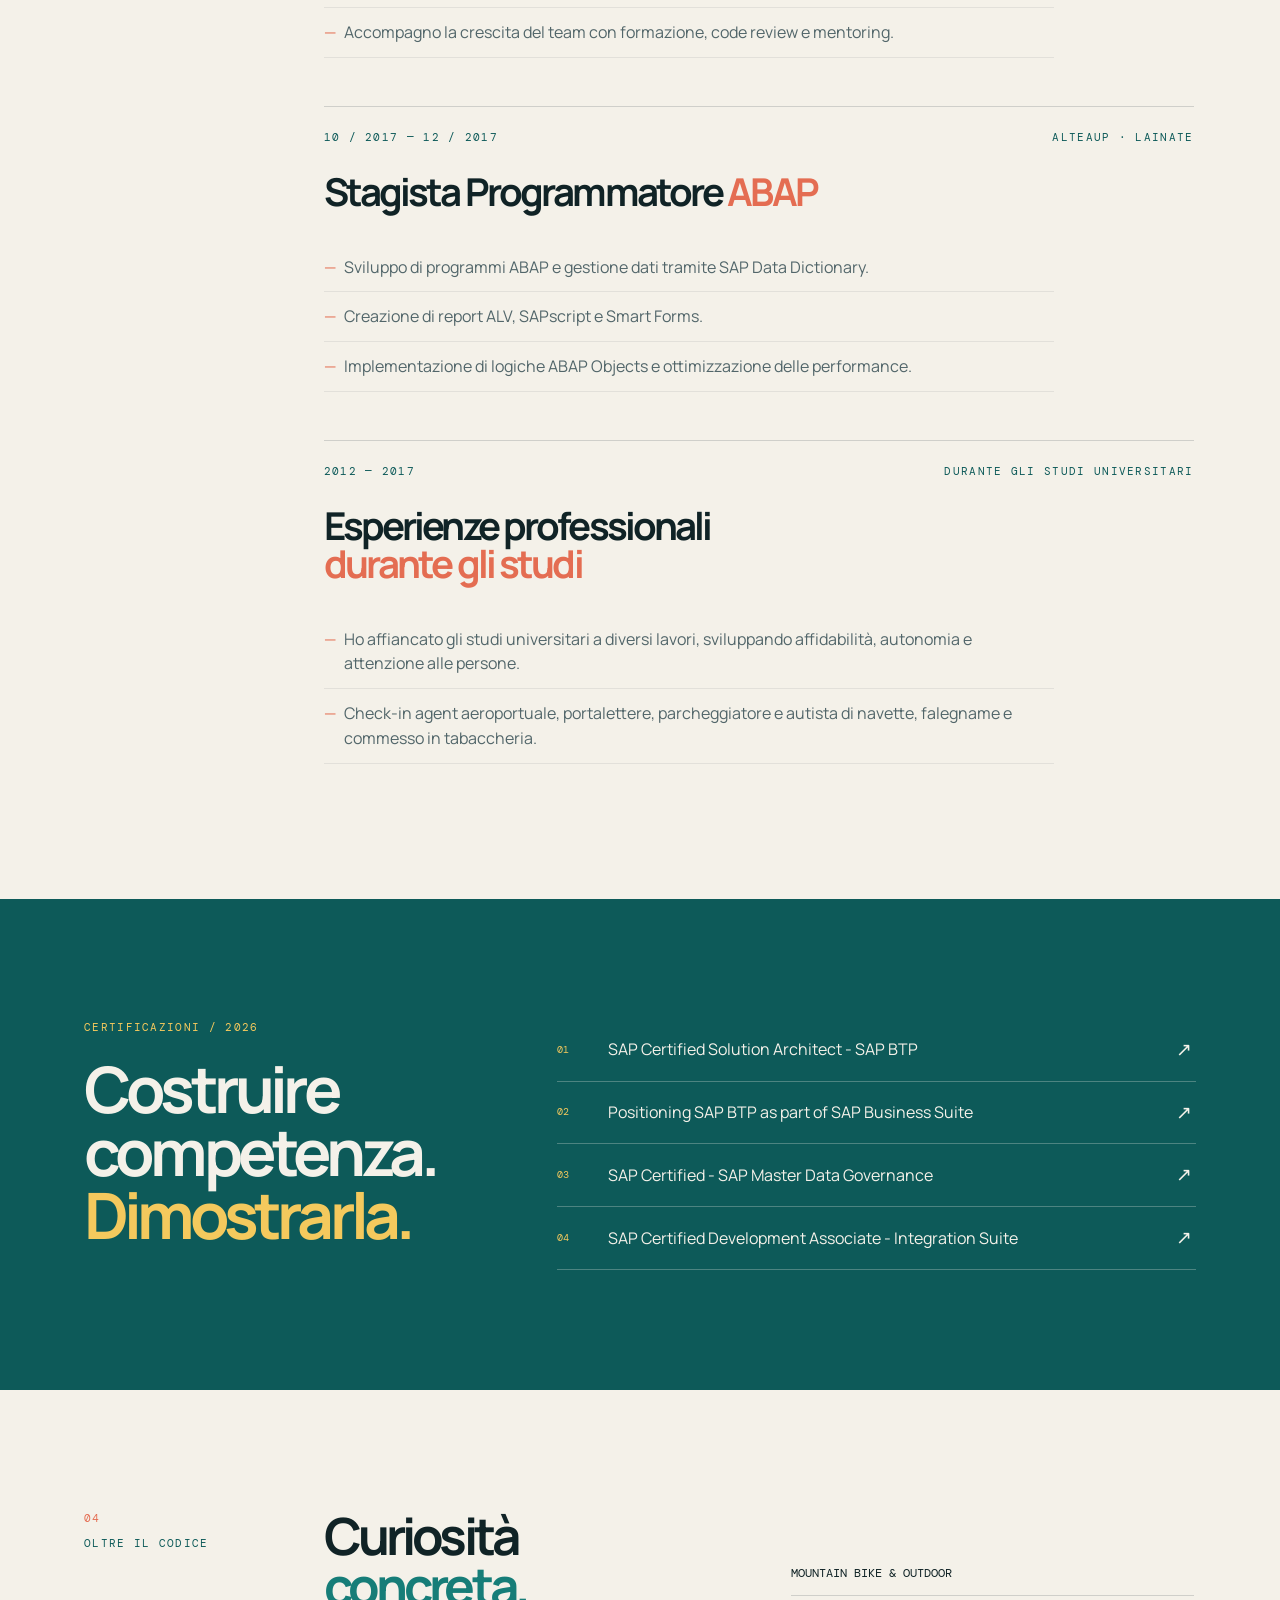
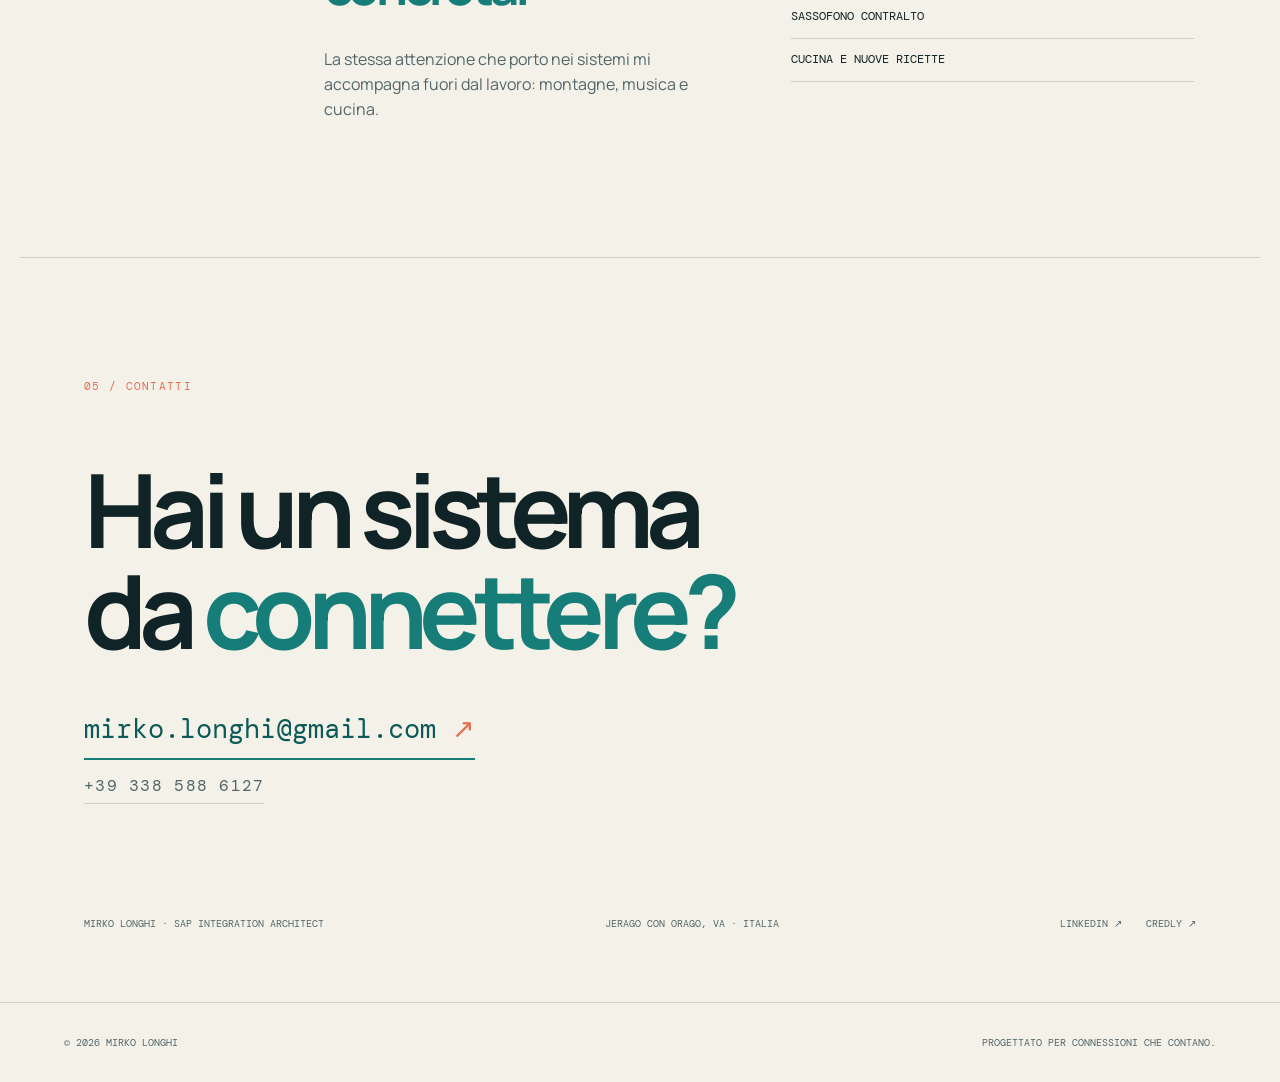
==== commit e8f9b293: "Amplia ecosistemi integrati nel CV" ====
--- a/index.html
+++ b/index.html
@@ -76,7 +76,16 @@
           <article class="skill-card"><span class="skill-index">C</span><h3 data-i18n="engineeringDelivery">Engineering & Technical Delivery</h3><p data-i18n="engineeringDeliveryBody">Sviluppo iFlow, routing, mapping e trasformazioni con Groovy, XSLT e ABAP, curando troubleshooting, qualità del codice e delivery.</p></article>
           <article class="skill-card"><span class="skill-index">D</span><h3 data-i18n="teamEnablement">Team Enablement & Internal Tooling</h3><p data-i18n="teamEnablementBody">Creo template, linee guida e strumenti per documentare tenant CPI e confrontare deploy e versioni tra ambienti.</p></article>
         </div>
-        <p class="ecosystem-note" data-i18n="sapEcosystems">Ecosistemi SAP integrati: SAP BTP, Integration Suite, S/4HANA, ECC, SuccessFactors, SAP Sales and Service Cloud (C4C) e SAP CPQ.</p>
+        <div class="ecosystem-grid" aria-label="Ecosistemi integrati" data-i18n-aria-label="ecosystemAriaLabel">
+          <div><span data-i18n="ecosystemSapLabel">SAP</span><strong data-i18n="ecosystemSap">BTP · S/4HANA · ECC · SuccessFactors · C4C · CPQ</strong></div>
+          <div><span data-i18n="ecosystemWmsLabel">WMS</span><strong data-i18n="ecosystemWms">Modula · Stockager · Kardex</strong></div>
+          <div><span data-i18n="ecosystemLabelsLabel">Spedizioni & Label</span><strong data-i18n="ecosystemLabels">GLS · DPD · Labelnet · NiceLabel</strong></div>
+          <div><span data-i18n="ecosystemEInvoicingLabel">Fatturazione elettronica</span><strong data-i18n="ecosystemEInvoicing">TeamSystem · Basware</strong></div>
+          <div><span data-i18n="ecosystemProcurementLabel">Procurement</span><strong data-i18n="ecosystemProcurement">Jaggaer</strong></div>
+          <div><span data-i18n="ecosystemPlmLabel">PLM / PIM</span><strong data-i18n="ecosystemPlm">Centric · 3DEXPERIENCE · Oracle Agile · Windchill</strong></div>
+          <div><span data-i18n="ecosystemCrmLabel">CRM</span><strong data-i18n="ecosystemCrm">Salesforce</strong></div>
+          <div><span data-i18n="ecosystem3plLabel">3PL</span><strong data-i18n="ecosystem3pl">Flamesoft · Alpega · Flash</strong></div>
+        </div>
       </div>
     </section>
 
--- a/styles.css
+++ b/styles.css
@@ -95,7 +95,10 @@
 .skill-index { color: var(--coral); font-family: var(--mono); font-size: .68rem; }
 .skill-card h3 { font-size: 1rem; margin: 1.8rem 0 .7rem; }
 .skill-card p { color: var(--muted); font-size: .87rem; margin: 0; }
-.ecosystem-note { border-top: 1px solid var(--line); color: var(--muted); font-family: var(--mono); font-size: .72rem; margin: 2.4rem 0 0; padding-top: 1rem; }
+.ecosystem-grid { border-top: 1px solid var(--line); display: grid; gap: .8rem 1.5rem; grid-template-columns: repeat(2, minmax(0, 1fr)); margin-top: 2.4rem; padding-top: 1rem; }
+.ecosystem-grid div { display: grid; gap: .2rem; }
+.ecosystem-grid span { color: var(--coral); font-family: var(--mono); font-size: .62rem; letter-spacing: .08em; text-transform: uppercase; }
+.ecosystem-grid strong { color: var(--muted); font-family: var(--mono); font-size: .72rem; font-weight: 400; }
 .timeline-item { border-top: 1px solid var(--line); padding: 1.4rem 0 3rem; }
 .timeline-item:last-child { padding-bottom: 0; }
 .timeline-meta { display: flex; justify-content: space-between; }
@@ -146,7 +149,7 @@
   .proof-strip div:nth-child(2) { border-right: 0; }
   .content-section { display: block; padding-bottom: 90px; padding-top: 90px; }
   .section-label { flex-direction: row; margin-bottom: 2.2rem; }
-  .skill-grid, .highlight-inner, .split-details { grid-template-columns: 1fr; }
+  .skill-grid, .highlight-inner, .split-details, .ecosystem-grid { grid-template-columns: 1fr; }
   .highlight-section { padding: 85px 0; }
   .contact-footer { align-items: flex-start; flex-direction: column; gap: 1rem; }
 }
